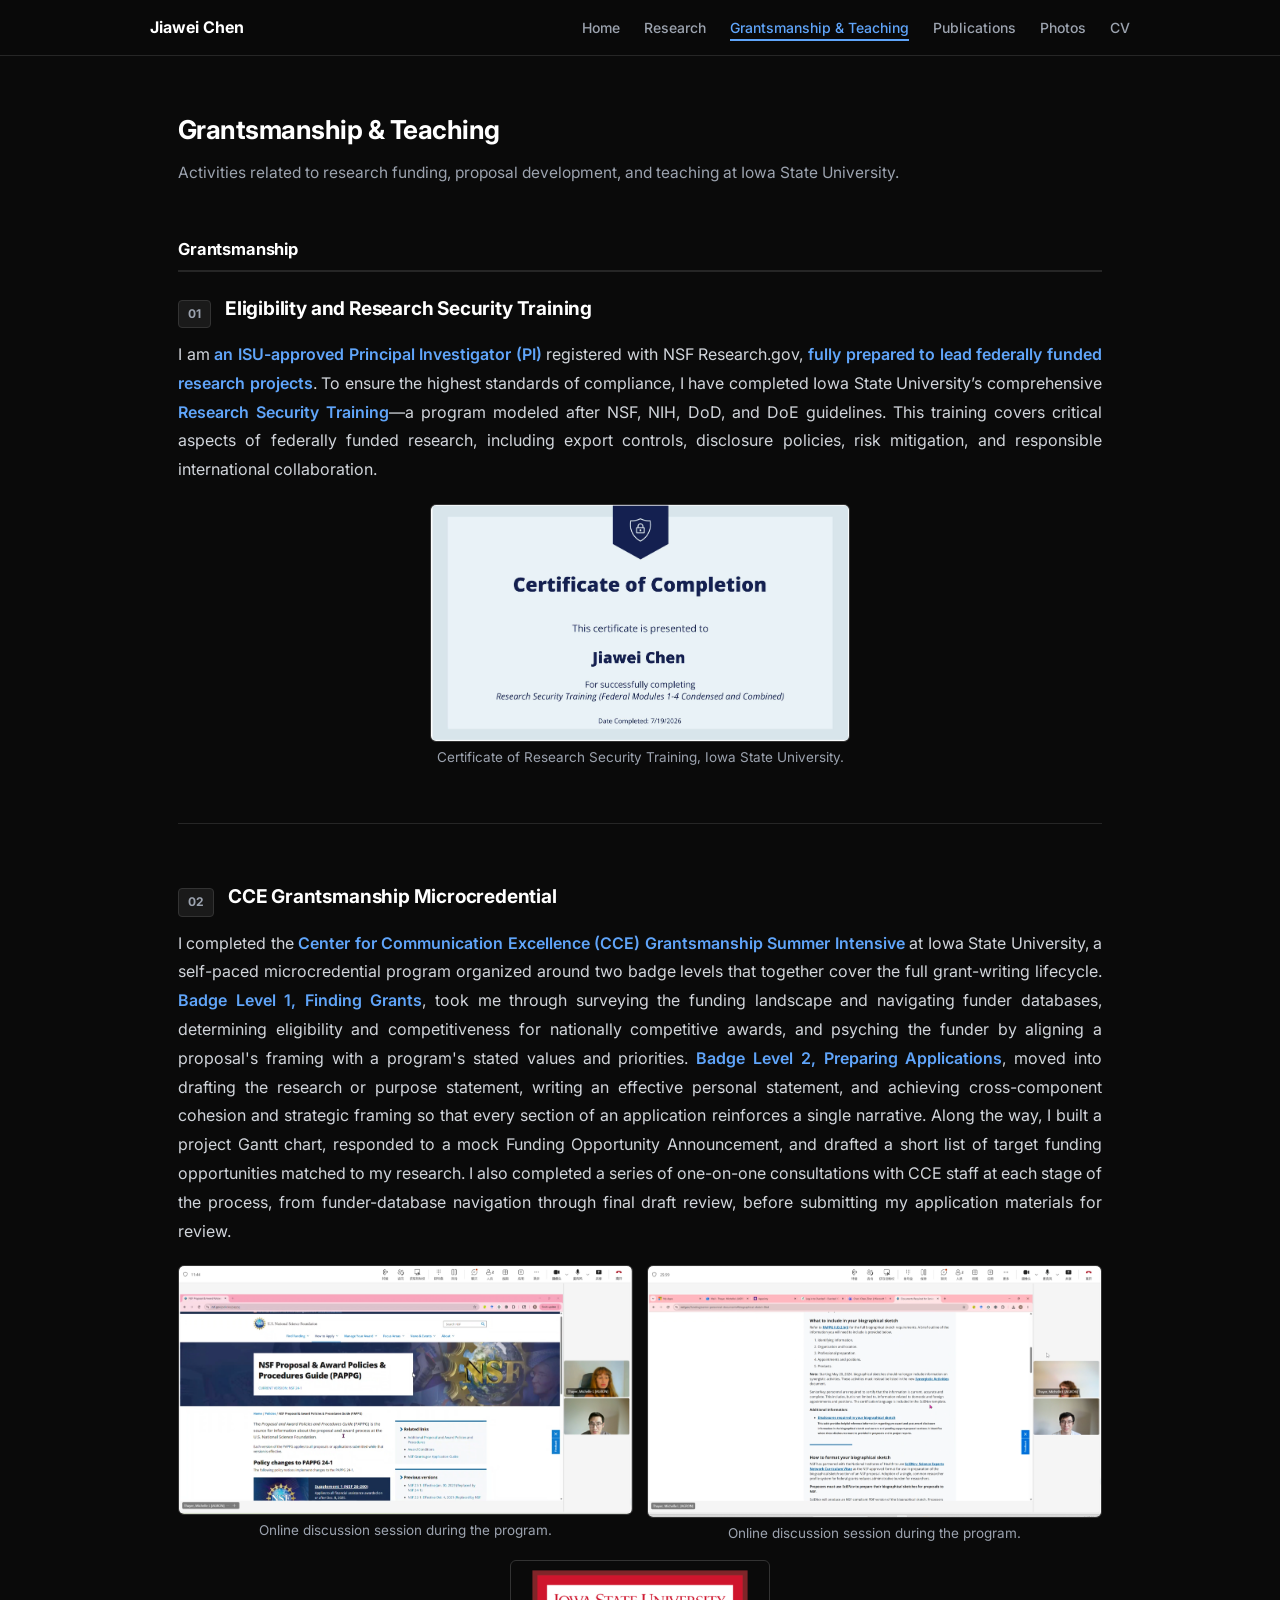
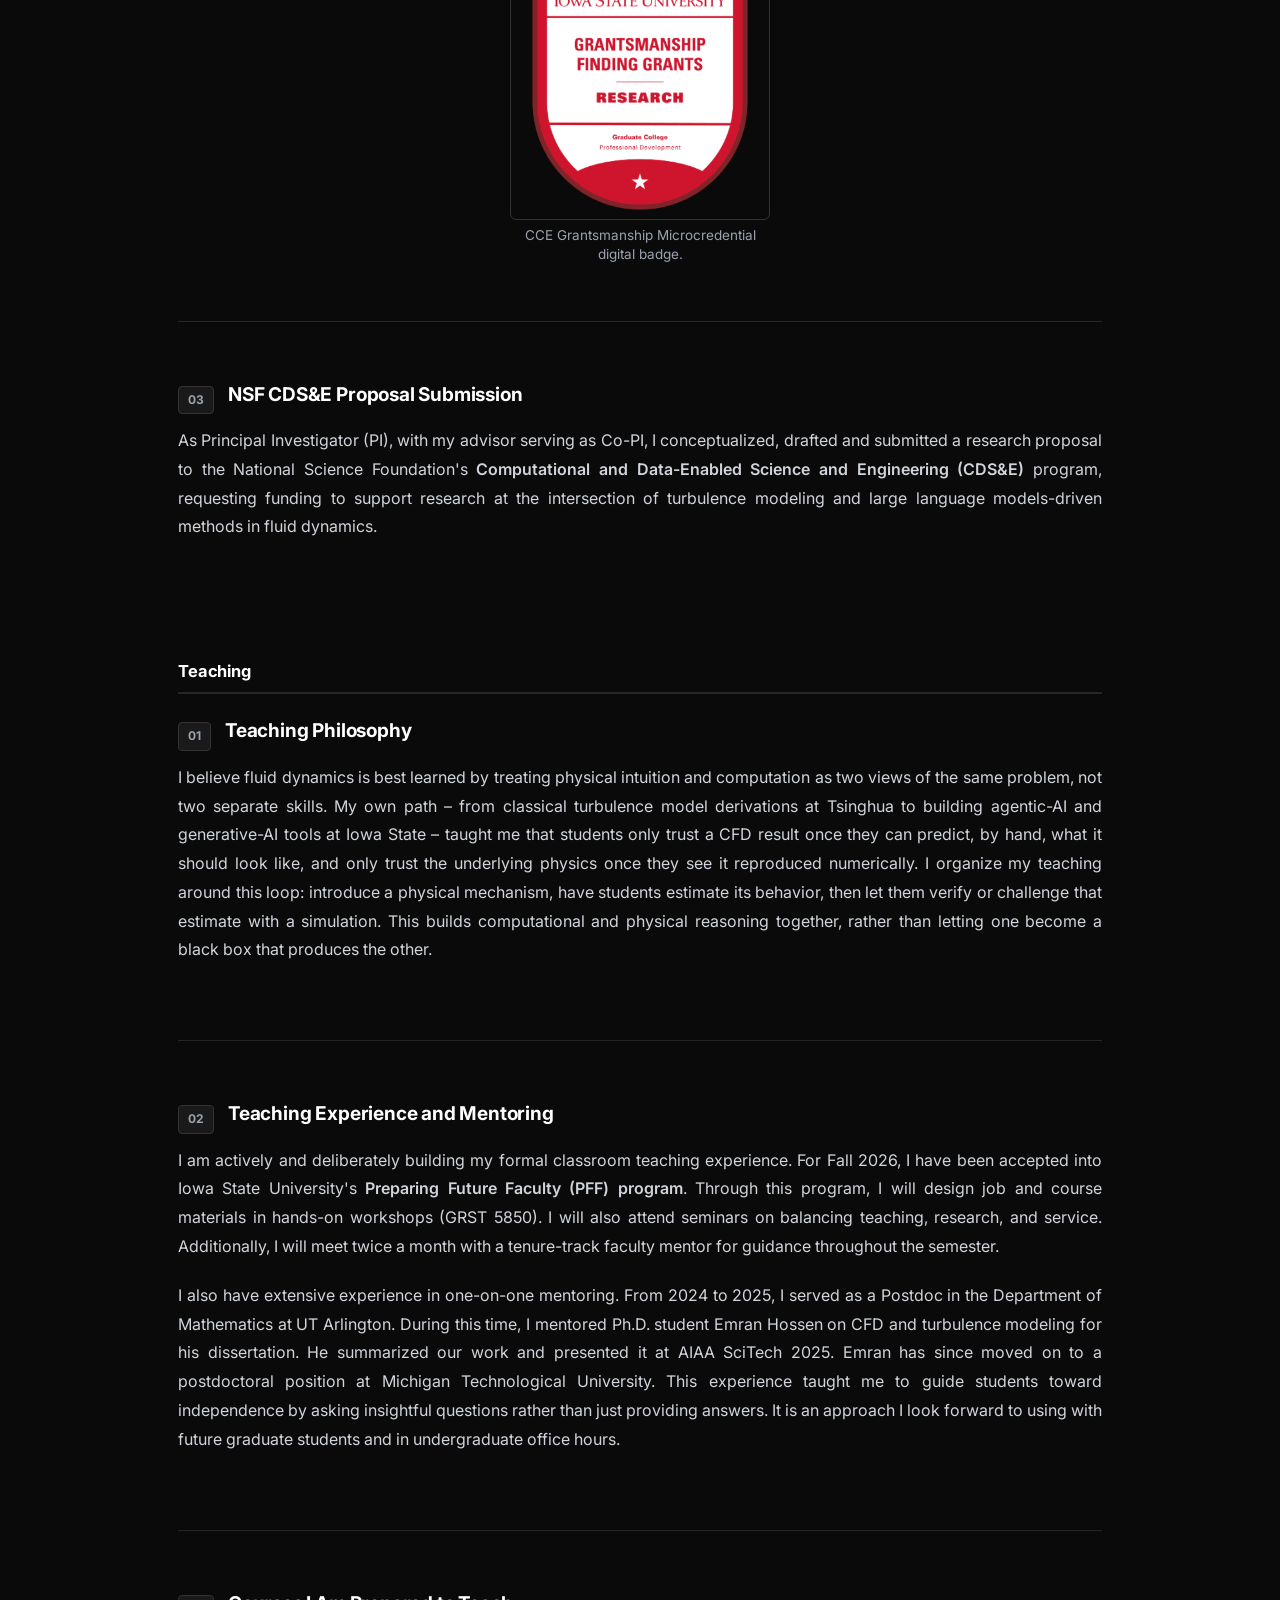
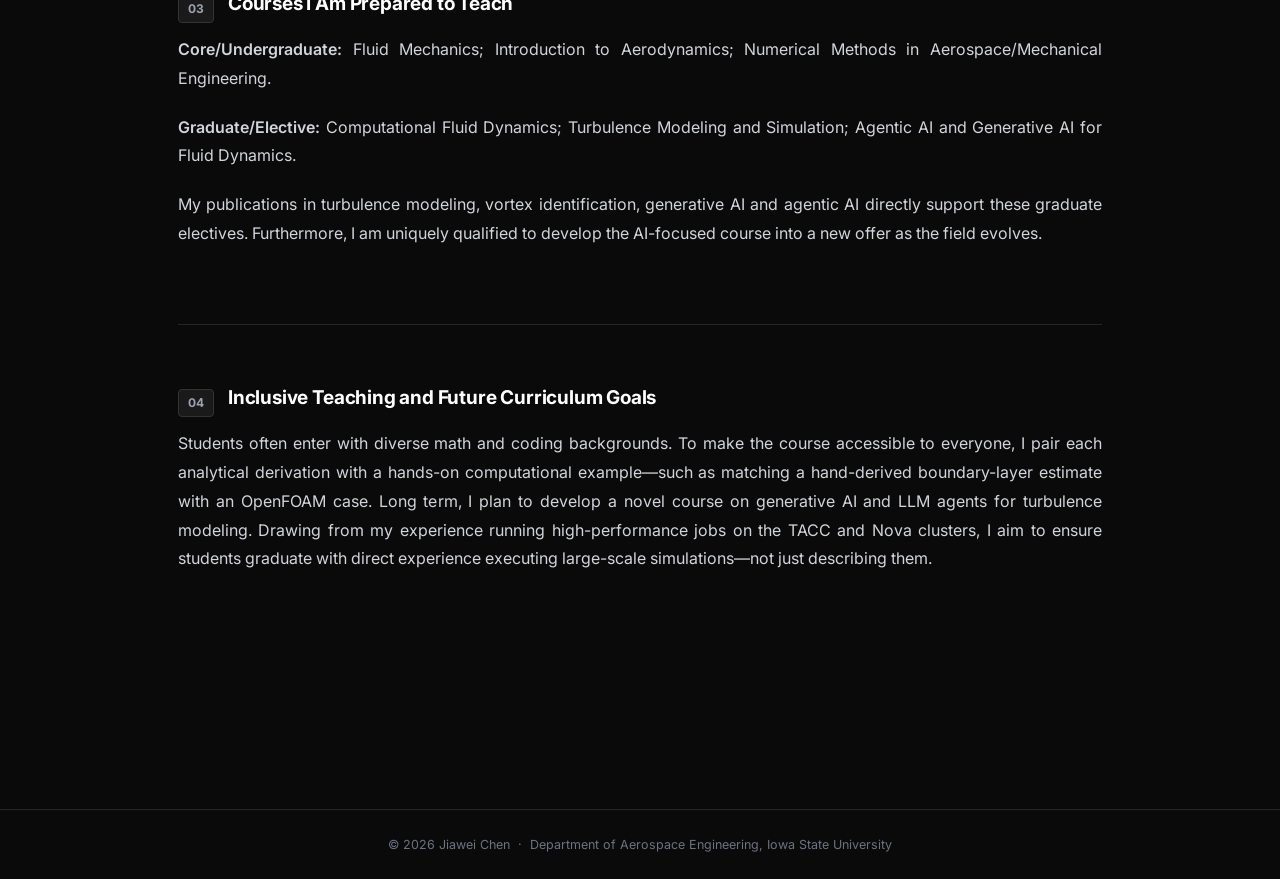
==== grantsmanship.html @ 51cadbf4 "Add files via upload" ====
<!DOCTYPE html>
<html lang="en">
<head>
    <meta charset="UTF-8">
    <meta name="viewport" content="width=device-width, initial-scale=1.0">
    <title>Grantsmanship &amp; Teaching – Jiawei Chen</title>
    <meta name="description" content="Grantsmanship and teaching activities by Jiawei Chen at Iowa State University.">
    <link rel="preconnect" href="https://fonts.googleapis.com">
    <link rel="preconnect" href="https://fonts.gstatic.com" crossorigin>
    <link href="https://fonts.googleapis.com/css2?family=Inter:wght@300;400;500;600;700&display=swap" rel="stylesheet">
    <link rel="stylesheet" href="https://cdnjs.cloudflare.com/ajax/libs/font-awesome/6.5.0/css/all.min.css">
    <link rel="stylesheet" href="style.css">
</head>
<body class="page-dark">

    <!-- Navigation -->
    <header>
        <nav>
            <a class="nav-brand" href="index.html">Jiawei Chen</a>
            <ul class="nav-links">
                <li><a href="index.html">Home</a></li>
                <li><a href="research.html">Research</a></li>
                <li><a href="grantsmanship.html" class="active">Grantsmanship &amp; Teaching</a></li>
                <li><a href="publications.html">Publications</a></li>
                <li><a href="photos.html">Photos</a></li>
                <li><a href="CV_Jiawei_Chen.pdf" target="_blank">CV</a></li>
            </ul>
        </nav>
    </header>

    <div class="page-wrapper">
        <div class="research-container">

            <h1>Grantsmanship &amp; Teaching</h1>
            <p class="research-intro">
                Activities related to research funding, proposal development, and teaching at Iowa State University.
            </p>

            <!-- ============================================================
                 GRANTSMANSHIP
                 ============================================================ -->
            <h2 class="section-title" style="margin-bottom:24px;">Grantsmanship</h2>

            <!-- Item 1 — Research Security Training -->
            <div class="research-project">
                <div class="research-project-header">
                    <span class="research-project-num">01</span>
                    <h2 class="research-project-title">
                        Eligibility and Research Security Training
                    </h2>
                </div>

                <p class="research-description">
                    I am <span class="highlight-blue">an ISU-approved Principal Investigator (PI)</span> registered with NSF Research.gov, 
                    <span class="highlight-blue">fully prepared to lead federally funded research projects</span>. To ensure the highest 
                    standards of compliance, I have completed Iowa State University’s comprehensive 
                    <span class="highlight-blue">Research Security Training</span>—a program modeled after NSF, NIH, DoD, and DoE guidelines. 
                    This training covers critical aspects of federally funded research, including 
                    export controls, disclosure policies, risk mitigation, and responsible international collaboration.
                </p>

                <div class="research-figure" style="max-width:420px; margin:0 auto;">
                    <img src="gransmanship/research-security-certificate.png"
                         alt="Certificate of Research Security Training"
                         style="cursor:zoom-in;"
                         onclick="openLightbox('gransmanship/research-security-certificate.png')">
                    <p class="fig-caption">Certificate of Research Security Training, Iowa State University.</p>
                </div>
            </div>

            <!-- Item 2 — CCE Grantsmanship Microcredential -->
            <div class="research-project">
                <div class="research-project-header">
                    <span class="research-project-num">02</span>
                    <h2 class="research-project-title">
                        CCE Grantsmanship Microcredential
                    </h2>
                </div>

                <p class="research-description">
                    I completed the <span class="highlight-blue">Center for Communication Excellence (CCE) Grantsmanship Summer Intensive</span> 
                    at Iowa State University, a self-paced microcredential program organized around two badge 
                    levels that together cover the full grant-writing lifecycle. 
                    <span class="highlight-blue">Badge Level 1, Finding Grants</span>, 
                    took me through surveying the funding landscape and navigating funder databases, 
                    determining eligibility and competitiveness for nationally competitive awards, and 
                    psyching the funder by aligning a proposal's framing with a program's stated values 
                    and priorities. <span class="highlight-blue">Badge Level 2, Preparing Applications</span>, 
                    moved into drafting the research or purpose statement, writing an effective personal statement, 
                    and achieving cross-component cohesion and strategic framing so that every section of an 
                    application reinforces a single narrative. Along the way, I built a project Gantt chart, 
                    responded to a mock Funding Opportunity Announcement, and drafted a short list of target 
                    funding opportunities matched to my research. I also completed a series of one-on-one 
                    consultations with CCE staff at each stage of the process, from funder-database navigation 
                    through final draft review, before submitting my application materials for review.
                </p>

                <div class="research-figures cols-2">
                    <div class="research-figure">
                        <img src="gransmanship/discussion1.png"
                             alt="Online discussion during the CCE Grantsmanship program"
                             style="cursor:zoom-in;"
                             onclick="openLightbox('gransmanship/discussion1.png')">
                        <p class="fig-caption">Online discussion session during the program.</p>
                    </div>
                    <div class="research-figure">
                        <img src="gransmanship/discussion2.png"
                             alt="Online discussion during the CCE Grantsmanship program"
                             style="cursor:zoom-in;"
                             onclick="openLightbox('gransmanship/discussion2.png')">
                        <p class="fig-caption">Online discussion session during the program.</p>
                    </div>
                </div>

                <div class="research-figure" style="max-width:260px; margin:16px auto 0;">
                    <img src="gransmanship/Badge2.0.png"
                         alt="CCE Grantsmanship Microcredential Badge"
                         style="cursor:zoom-in;"
                         onclick="openLightbox('gransmanship/Badge2.0.png')">
                    <p class="fig-caption">CCE Grantsmanship Microcredential digital badge.</p>
                </div>
            </div>

            <!-- Item 3 — NSF CDS&E Proposal -->
            <div class="research-project" style="border-bottom:none; margin-bottom:40px;">
                <div class="research-project-header">
                    <span class="research-project-num">03</span>
                    <h2 class="research-project-title">
                        NSF CDS&amp;E Proposal Submission
                    </h2>
                </div>

                <p class="research-description">
                    As Principal Investigator (PI), with my advisor serving as Co-PI, I conceptualized, drafted and submitted a research proposal to the National Science Foundation's <strong>Computational and Data-Enabled Science and Engineering (CDS&amp;E)</strong> program, requesting funding to support research at the intersection of turbulence modeling and large language models-driven methods in fluid dynamics.
                </p>
            </div>

            <!-- ============================================================
                 TEACHING
                 ============================================================ -->
            <h2 class="section-title" style="margin-bottom:24px;">Teaching</h2>

            <!-- Item 1 — Teaching Philosophy -->
            <div class="research-project">
                <div class="research-project-header">
                    <span class="research-project-num">01</span>
                    <h2 class="research-project-title">
                        Teaching Philosophy
                    </h2>
                </div>

                <p class="research-description">
                    I believe fluid dynamics is best learned by treating physical intuition and computation as two views of the same problem, not two separate skills. My own path &ndash; from classical turbulence model derivations at Tsinghua to building agentic-AI and generative-AI tools at Iowa State &ndash; taught me that students only trust a CFD result once they can predict, by hand, what it should look like, and only trust the underlying physics once they see it reproduced numerically. I organize my teaching around this loop: introduce a physical mechanism, have students estimate its behavior, then let them verify or challenge that estimate with a simulation. This builds computational and physical reasoning together, rather than letting one become a black box that produces the other.
                </p>
            </div>

            <!-- Item 2 — Teaching Experience and Mentoring -->
            <div class="research-project">
                <div class="research-project-header">
                    <span class="research-project-num">02</span>
                    <h2 class="research-project-title">
                        Teaching Experience and Mentoring
                    </h2>
                </div>

                <p class="research-description">
                    I am actively and deliberately building my formal classroom teaching experience. For Fall 2026, I have been accepted into Iowa State University's <strong>Preparing Future Faculty (PFF) program</strong>. Through this program, I will design job and course materials in hands-on workshops (GRST 5850). I will also attend seminars on balancing teaching, research, and service. Additionally, I will meet twice a month with a tenure-track faculty mentor for guidance throughout the semester.
                </p>

                <p class="research-description">
                    I also have extensive experience in one-on-one mentoring. From 2024 to 2025, I served as a Postdoc in the Department of Mathematics at UT Arlington. During this time, I mentored Ph.D. student Emran Hossen on CFD and turbulence modeling for his dissertation. He summarized our work and presented it at AIAA SciTech 2025. Emran has since moved on to a postdoctoral position at Michigan Technological University. This experience taught me to guide students toward independence by asking insightful questions rather than just providing answers. It is an approach I look forward to using with future graduate students and in undergraduate office hours.
                </p>
            </div>

            <!-- Item 3 — Courses I Am Prepared to Teach -->
            <div class="research-project">
                <div class="research-project-header">
                    <span class="research-project-num">03</span>
                    <h2 class="research-project-title">
                        Courses I Am Prepared to Teach
                    </h2>
                </div>

                <p class="research-description">
                    <strong>Core/Undergraduate:</strong> Fluid Mechanics; Introduction to Aerodynamics; Numerical Methods in Aerospace/Mechanical Engineering.
                </p>

                <p class="research-description">
                    <strong>Graduate/Elective:</strong> Computational Fluid Dynamics; Turbulence Modeling and Simulation; Agentic AI and Generative AI for Fluid Dynamics.
                </p>

                <p class="research-description">
                    My publications in turbulence modeling, vortex identification, generative AI and agentic AI directly support these graduate electives. Furthermore, I am uniquely qualified to develop the AI-focused course into a new offer as the field evolves.
                </p>
            </div>

            <!-- Item 4 — Inclusive Teaching and Future Curriculum Goals -->
            <div class="research-project" style="border-bottom:none; margin-bottom:40px;">
                <div class="research-project-header">
                    <span class="research-project-num">04</span>
                    <h2 class="research-project-title">
                        Inclusive Teaching and Future Curriculum Goals
                    </h2>
                </div>

                <p class="research-description">
                    Students often enter with diverse math and coding backgrounds. To make the course accessible to everyone, I pair each analytical derivation with a hands-on computational example&mdash;such as matching a hand-derived boundary-layer estimate with an OpenFOAM case. Long term, I plan to develop a novel course on generative AI and LLM agents for turbulence modeling. Drawing from my experience running high-performance jobs on the TACC and Nova clusters, I aim to ensure students graduate with direct experience executing large-scale simulations&mdash;not just describing them.
                </p>
            </div>

        </div>
    </div>

    <!-- Lightbox -->
    <div class="lightbox" id="lightbox" onclick="closeLightbox()">
        <button class="lightbox-close" onclick="closeLightbox()">&times;</button>
        <img id="lightbox-img" src="" alt="">
    </div>

    <footer>
        <p>&copy; 2026 Jiawei Chen &nbsp;&middot;&nbsp; Department of Aerospace Engineering, Iowa State University</p>
    </footer>

    <script>
        function openLightbox(src) {
            document.getElementById('lightbox-img').src = src;
            document.getElementById('lightbox').classList.add('active');
        }
        function closeLightbox() {
            document.getElementById('lightbox').classList.remove('active');
            document.getElementById('lightbox-img').src = '';
        }
        document.addEventListener('keydown', function(e) {
            if (e.key === 'Escape') closeLightbox();
        });
    </script>

</body>
</html>
---- style.css ----
/* ===== Reset ===== */
*, *::before, *::after {
    box-sizing: border-box;
    margin: 0;
    padding: 0;
}

/* ===== Base ===== */
body {
    font-family: 'Inter', -apple-system, BlinkMacSystemFont, 'Segoe UI', Helvetica, Arial, sans-serif;
    font-size: 16px;
    line-height: 1.7;
    color: #2d2d2d;
    background: #ffffff;
}

html {
    scroll-behavior: smooth;
}

a {
    color: #2563eb;
    text-decoration: none;
    transition: color 0.15s;
}

a:hover {
    color: #1d4ed8;
    text-decoration: underline;
}

strong {
    font-weight: 600;
}

/* ===== Header / Nav ===== */
header {
    position: fixed;
    top: 0;
    left: 0;
    right: 0;
    height: 56px;
    background: rgba(255, 255, 255, 0.96);
    backdrop-filter: blur(8px);
    -webkit-backdrop-filter: blur(8px);
    border-bottom: 1px solid #e5e7eb;
    z-index: 999;
    display: flex;
    align-items: center;
    padding: 0 40px;
}

nav {
    width: 100%;
    max-width: 980px;
    margin: 0 auto;
    display: flex;
    align-items: center;
    justify-content: space-between;
}

.nav-brand {
    font-weight: 700;
    font-size: 16px;
    color: #111827;
    text-decoration: none;
}

.nav-brand:hover {
    color: #2563eb;
    text-decoration: none;
}

.nav-links {
    display: flex;
    list-style: none;
    gap: 24px;
}

.nav-links li a {
    font-size: 14px;
    font-weight: 500;
    color: #6b7280;
    text-decoration: none;
    padding-bottom: 3px;
    border-bottom: 2px solid transparent;
    transition: color 0.15s, border-color 0.15s;
}

.nav-links li a:hover,
.nav-links li a.active {
    color: #2563eb;
    border-bottom-color: #2563eb;
    text-decoration: none;
}

/* ===== Page Wrapper ===== */
.page-wrapper {
    max-width: 980px;
    margin: 0 auto;
    padding: 80px 28px 60px;
}

/* ===== Home page background + text colors ===== */
body.page-home {
    background-image: url('background/DIT.png');
    background-size: cover;
    background-position: center;
    background-attachment: fixed;
    background-color: #0a2a8c;
}

body.page-home .section-title {
    color: #ffffff;
    border-bottom-color: rgba(255, 255, 255, 0.25);
}

body.page-home .about-text p {
    color: rgba(220, 235, 255, 0.92);
}

body.page-home .quote-text {
    color: rgba(200, 220, 255, 0.85);
    border-left-color: rgba(120, 170, 255, 0.8);
}

body.page-home .edu-degree {
    color: #ffffff;
}

body.page-home .edu-institution,
body.page-home .edu-year {
    color: rgba(190, 215, 255, 0.8);
}

body.page-home .news-item {
    color: rgba(220, 235, 255, 0.92);
}

body.page-home .news-date {
    color: rgba(160, 200, 255, 0.8);
}

body.page-home .sidebar-name {
    color: #ffffff;
}

body.page-home .sidebar-title,
body.page-home .sidebar-org {
    color: rgba(200, 220, 255, 0.82);
}

body.page-home .sidebar-link {
    color: rgba(210, 228, 255, 0.88);
}

body.page-home .sidebar-link i {
    color: rgba(160, 200, 255, 0.7);
}

body.page-home .sidebar-links {
    border-top-color: rgba(255, 255, 255, 0.18);
}

body.page-home .interest-tag {
    background: rgba(255, 255, 255, 0.12);
    border-color: rgba(255, 255, 255, 0.22);
    color: rgba(220, 235, 255, 0.92);
}

body.page-home a {
    color: rgba(150, 200, 255, 0.95);
}

body.page-home footer {
    color: rgba(180, 210, 255, 0.6);
    border-top-color: rgba(255, 255, 255, 0.15);
}

.highlight-blue {
    color: #60a5fa;
    font-weight: 600;
}

/* ===== Dark theme (all pages except Home) ===== */
body.page-dark {
    background: #0a0a0a;
    color: #e5e7eb;
}

body.page-dark header {
    background: rgba(10, 10, 10, 0.92);
    border-bottom-color: #262626;
}

body.page-dark .nav-brand {
    color: #ffffff;
}

body.page-dark .nav-links li a {
    color: #9ca3af;
}

body.page-dark .nav-links li a:hover,
body.page-dark .nav-links li a.active {
    color: #60a5fa;
    border-bottom-color: #60a5fa;
}

body.page-dark a {
    color: #60a5fa;
}

body.page-dark a:hover {
    color: #93c5fd;
}

body.page-dark .pub-container > h1,
body.page-dark .research-container > h1,
body.page-dark .photos-container > h1 {
    color: #ffffff;
}

body.page-dark .pub-subtitle,
body.page-dark .research-container > .research-intro {
    color: #9ca3af;
}

body.page-dark .section-title,
body.page-dark .pub-section-title {
    color: #ffffff;
    border-bottom-color: #262626;
}

body.page-dark .research-project {
    border-bottom-color: #262626;
}

body.page-dark .research-project-num {
    background: #1a1a1a;
    border-color: #333333;
    color: #9ca3af;
}

body.page-dark .research-project-title {
    color: #ffffff;
}

body.page-dark .research-description,
body.page-dark .pub-entry {
    color: #d1d5db;
}

body.page-dark .pub-num {
    color: #6b7280;
}

body.page-dark .fig-caption {
    color: #9ca3af;
}

body.page-dark .research-figure img {
    border-color: #333333;
}

body.page-dark .fig-placeholder {
    background: #141414;
    border-color: #333333;
    color: #6b7280;
}

body.page-dark .fig-placeholder i {
    color: #4b5563;
}

body.page-dark .research-paper-ref {
    background: #141414;
    border-color: #262626;
    border-left-color: #3b82f6;
    color: #d1d5db;
}

body.page-dark .research-paper-ref i {
    color: #60a5fa;
}

body.page-dark .research-coming-soon {
    background: #141414;
    border-color: #333333;
    color: #6b7280;
}

body.page-dark .research-coming-soon i {
    color: #4b5563;
}

body.page-dark .photos-year-heading,
body.page-dark .photos-container > h1 {
    border-bottom-color: #3b82f6;
}

body.page-dark .photo-item {
    background: #141414;
}

body.page-dark footer {
    border-top-color: #262626;
    color: #6b7280;
}

/* ===== Home: Two-Column Layout ===== */
.home-layout {
    display: grid;
    grid-template-columns: 200px 1fr;
    gap: 60px;
    padding-top: 28px;
    align-items: start;
}

/* ===== Sidebar ===== */
.sidebar {
    position: sticky;
    top: 76px;
    text-align: center;
}

.profile-photo {
    width: 166px;
    height: 166px;
    border-radius: 50%;
    object-fit: cover;
    object-position: center top;
    margin: 0 auto 18px;
    display: block;
    border: 3px solid #e5e7eb;
    box-shadow: 0 2px 12px rgba(0,0,0,0.08);
}

.sidebar-name {
    font-size: 18px;
    font-weight: 700;
    color: #111827;
    margin-bottom: 7px;
}

.sidebar-title {
    font-size: 12.5px;
    color: #6b7280;
    line-height: 1.5;
    margin-bottom: 2px;
}

.sidebar-org {
    font-size: 12.5px;
    color: #6b7280;
    line-height: 1.5;
    margin-bottom: 20px;
}

.sidebar-links {
    border-top: 1px solid #e5e7eb;
    padding-top: 16px;
    display: flex;
    flex-direction: column;
    gap: 11px;
    text-align: left;
}

.sidebar-link {
    display: flex;
    align-items: center;
    gap: 9px;
    font-size: 12.5px;
    color: #4b5563;
    text-decoration: none;
    transition: color 0.15s;
    word-break: break-word;
}

.sidebar-link:hover {
    color: #2563eb;
    text-decoration: none;
}

.sidebar-link i {
    width: 15px;
    font-size: 13px;
    color: #9ca3af;
    flex-shrink: 0;
    text-align: center;
    transition: color 0.15s;
}

.sidebar-link:hover i {
    color: #2563eb;
}

/* ===== Main Content ===== */
.main-content section {
    margin-bottom: 42px;
}

.section-title {
    font-size: 16.5px;
    font-weight: 700;
    color: #111827;
    margin-bottom: 14px;
    padding-bottom: 7px;
    border-bottom: 2px solid #e5e7eb;
    letter-spacing: -0.01em;
}

/* About */
.about-text p {
    font-size: 14.5px;
    color: #374151;
    margin-bottom: 10px;
    line-height: 1.75;
}

.about-text p:last-child {
    margin-bottom: 0;
}

.quote-text {
    font-style: italic;
    color: #6b7280;
    border-left: 3px solid #2563eb;
    padding: 6px 0 6px 14px;
    margin: 16px 0;
    font-size: 14px;
    line-height: 1.65;
}

/* Research Interests */
.interest-tags {
    display: flex;
    flex-wrap: wrap;
    gap: 8px;
}

.interest-tag {
    background: #f3f4f6;
    color: #374151;
    font-size: 13px;
    padding: 5px 14px;
    border-radius: 20px;
    border: 1px solid #e5e7eb;
}

/* Education */
.edu-list {
    display: flex;
    flex-direction: column;
    gap: 14px;
}

.edu-item {
    display: flex;
    justify-content: space-between;
    align-items: flex-start;
    gap: 16px;
}

.edu-degree {
    font-size: 14px;
    font-weight: 600;
    color: #111827;
    margin-bottom: 1px;
}

.edu-institution {
    font-size: 13px;
    color: #6b7280;
}

.edu-year {
    font-size: 13px;
    color: #9ca3af;
    white-space: nowrap;
    flex-shrink: 0;
    padding-top: 2px;
}

/* News */
.news-list {
    display: flex;
    flex-direction: column;
    gap: 11px;
}

.news-item {
    display: grid;
    grid-template-columns: 88px 1fr;
    gap: 12px;
    font-size: 14px;
    line-height: 1.6;
    color: #374151;
}

.news-date {
    font-size: 12px;
    color: #9ca3af;
    font-weight: 600;
    padding-top: 3px;
    text-transform: uppercase;
    letter-spacing: 0.03em;
}

/* ===== Publications Page ===== */
.pub-container {
    padding-top: 28px;
}

.pub-container > h1 {
    font-size: 26px;
    font-weight: 700;
    color: #111827;
    margin-bottom: 8px;
    letter-spacing: -0.02em;
}

.pub-subtitle {
    font-size: 15px;
    color: #6b7280;
    margin-bottom: 38px;
}

.pub-section {
    margin-bottom: 42px;
}

.pub-section-title {
    font-size: 15.5px;
    font-weight: 700;
    color: #111827;
    margin-bottom: 18px;
    padding-bottom: 7px;
    border-bottom: 2px solid #e5e7eb;
    letter-spacing: -0.01em;
}

.pub-list {
    list-style: none;
    display: flex;
    flex-direction: column;
    gap: 20px;
}

.pub-entry {
    display: flex;
    gap: 14px;
    font-size: 15.5px;
    line-height: 1.7;
    color: #374151;
}

.pub-num {
    color: #9ca3af;
    font-weight: 600;
    font-size: 12.5px;
    min-width: 30px;
    padding-top: 3px;
    flex-shrink: 0;
    text-align: right;
}

.pub-badge {
    display: inline-block;
    font-size: 13px;
    font-weight: 700;
    margin-left: 6px;
    vertical-align: middle;
    white-space: nowrap;
    letter-spacing: 0.01em;
    color: #f87171;
    text-decoration: underline;
}

.pub-badge::before {
    content: "[";
}

.pub-badge::after {
    content: "]";
}

/* ===== Research Page ===== */
.research-container {
    padding-top: 28px;
}

.research-container > h1 {
    font-size: 26px;
    font-weight: 700;
    color: #111827;
    margin-bottom: 8px;
    letter-spacing: -0.02em;
}

.research-container > .research-intro {
    font-size: 15.5px;
    color: #6b7280;
    margin-bottom: 48px;
    text-align: justify;
    text-justify: inter-word;
    hyphens: auto;
}

.research-project {
    margin-bottom: 60px;
    padding-bottom: 56px;
    border-bottom: 1px solid #e5e7eb;
}

.research-project:last-child {
    border-bottom: none;
}

.research-project-header {
    display: flex;
    align-items: flex-start;
    gap: 14px;
    margin-bottom: 12px;
}

.research-project-num {
    font-size: 12px;
    font-weight: 700;
    color: #9ca3af;
    background: #f3f4f6;
    border: 1px solid #e5e7eb;
    padding: 3px 9px;
    border-radius: 4px;
    white-space: nowrap;
    margin-top: 4px;
    flex-shrink: 0;
}

.research-project-title {
    font-size: 19px;
    font-weight: 700;
    color: #111827;
    line-height: 1.35;
    letter-spacing: -0.01em;
}

.research-project-meta {
    display: flex;
    flex-wrap: wrap;
    gap: 8px;
    margin-bottom: 14px;
    padding-left: 0;
}

.research-tag {
    font-size: 12px;
    font-weight: 600;
    padding: 2px 10px;
    border-radius: 4px;
    letter-spacing: 0.02em;
}

.research-tag-journal {
    background: #eff6ff;
    color: #1d4ed8;
    border: 1px solid #bfdbfe;
}

.research-tag-highlight {
    background: #fef3c7;
    color: #92400e;
    border: 1px solid #fde68a;
}

.research-tag-wip {
    background: #f0fdf4;
    color: #166534;
    border: 1px solid #bbf7d0;
}

.research-description {
    font-size: 16px;
    color: #374151;
    line-height: 1.8;
    margin-bottom: 20px;
    text-align: justify;
    text-justify: inter-word;
    hyphens: auto;
}

/* Figure grid */
.research-figures {
    display: grid;
    grid-template-columns: repeat(auto-fit, minmax(200px, 1fr));
    gap: 14px;
    margin-bottom: 16px;
}

/* Fixed column counts override the auto-fit default */
.research-figures.cols-3 {
    grid-template-columns: repeat(3, 1fr);
}

.research-figures.cols-2 {
    grid-template-columns: repeat(2, 1fr);
}

/* Equal-height row: images fill fixed height, aspect ratio preserved */
.figs-fixed-height .research-figure img {
    height: 280px;
    width: 100%;
    object-fit: contain;
    object-position: center;
}

.research-figure {
    display: flex;
    flex-direction: column;
    gap: 6px;
}

.research-figure img {
    width: 100%;
    height: auto;
    border-radius: 6px;
    border: 1px solid #e5e7eb;
    display: block;
}

/* Placeholder for missing images */
.fig-placeholder {
    width: 100%;
    aspect-ratio: 4 / 3;
    border: 2px dashed #d1d5db;
    border-radius: 6px;
    display: flex;
    flex-direction: column;
    align-items: center;
    justify-content: center;
    gap: 6px;
    color: #9ca3af;
    font-size: 12px;
    text-align: center;
    padding: 12px;
    background: #fafafa;
}

.fig-placeholder i {
    font-size: 22px;
    color: #d1d5db;
}

.fig-caption {
    font-size: 13.5px;
    color: #6b7280;
    line-height: 1.45;
    text-align: center;
}

.research-paper-ref {
    display: flex;
    align-items: flex-start;
    gap: 10px;
    background: #f8fafc;
    border: 1px solid #e5e7eb;
    border-left: 3px solid #2563eb;
    padding: 12px 16px;
    border-radius: 0 6px 6px 0;
    font-size: 15px;
    color: #374151;
    line-height: 1.65;
    margin-top: 6px;
}

.research-paper-ref i {
    color: #2563eb;
    font-size: 14px;
    margin-top: 3px;
    flex-shrink: 0;
}

/* Responsive 16:9 video embed */
.research-video-wrap {
    width: 100%;
    aspect-ratio: 16 / 9;
    margin-top: 20px;
    border-radius: 8px;
    overflow: hidden;
    background: #000;
    display: block;
}

.research-video-wrap iframe {
    width: 100%;
    height: 100%;
    border: none;
    display: block;
}

.research-coming-soon {
    display: flex;
    flex-direction: column;
    align-items: center;
    justify-content: center;
    gap: 10px;
    padding: 48px 24px;
    border: 2px dashed #d1d5db;
    border-radius: 8px;
    color: #9ca3af;
    text-align: center;
    background: #fafafa;
    margin-top: 20px;
}

.research-coming-soon i {
    font-size: 28px;
    color: #d1d5db;
}

.research-coming-soon p {
    font-size: 14px;
    margin: 0;
}

/* ===== Photos Page ===== */
.photos-container {
    padding-top: 28px;
}

.photos-container > h1 {
    font-size: 26px;
    font-weight: 700;
    color: #111827;
    margin-bottom: 8px;
    letter-spacing: -0.02em;
    padding-bottom: 8px;
    border-bottom: 3px solid #2563eb;
    display: inline-block;
}

.photos-year-section {
    margin-top: 44px;
    margin-bottom: 48px;
}

.photos-year-heading {
    font-size: 22px;
    font-weight: 700;
    color: #111827;
    margin-bottom: 8px;
    padding-bottom: 8px;
    border-bottom: 3px solid #2563eb;
    display: inline-block;
    letter-spacing: -0.01em;
}

.photo-grid {
    display: grid;
    grid-template-columns: repeat(3, 1fr);
    gap: 10px;
    margin-top: 18px;
}

.photo-item {
    position: relative;
    overflow: hidden;
    border-radius: 6px;
    aspect-ratio: 4 / 3;
    background: #f3f4f6;
    cursor: pointer;
}

.photo-item img {
    width: 100%;
    height: 100%;
    object-fit: cover;
    display: block;
    transition: transform 0.3s ease;
}

.photo-item:hover img {
    transform: scale(1.04);
}

.photo-caption-overlay {
    position: absolute;
    bottom: 0;
    left: 0;
    right: 0;
    background: linear-gradient(transparent, rgba(0,0,0,0.62));
    color: #fff;
    font-size: 12px;
    line-height: 1.4;
    padding: 20px 10px 8px;
    text-align: center;
}

/* Lightbox */
.lightbox {
    display: none;
    position: fixed;
    inset: 0;
    background: rgba(0, 0, 0, 0.88);
    z-index: 9999;
    align-items: center;
    justify-content: center;
    padding: 24px;
}

.lightbox.active {
    display: flex;
}

.lightbox img {
    max-width: 90vw;
    max-height: 90vh;
    object-fit: contain;
    border-radius: 6px;
    box-shadow: 0 8px 40px rgba(0,0,0,0.6);
}

.lightbox-close {
    position: fixed;
    top: 20px;
    right: 28px;
    color: #fff;
    font-size: 32px;
    cursor: pointer;
    line-height: 1;
    opacity: 0.8;
    transition: opacity 0.15s;
    background: none;
    border: none;
    padding: 0;
}

.lightbox-close:hover {
    opacity: 1;
}

@media (max-width: 740px) {
    .photo-grid {
        grid-template-columns: repeat(2, 1fr);
        gap: 8px;
    }
}

/* ===== Footer ===== */
footer {
    border-top: 1px solid #e5e7eb;
    margin-top: 60px;
    padding: 24px 20px;
    text-align: center;
    color: #9ca3af;
    font-size: 12.5px;
}

/* ===== Responsive ===== */
@media (max-width: 740px) {
    .home-layout {
        grid-template-columns: 1fr;
        gap: 32px;
    }

    .sidebar {
        position: static;
    }

    header {
        padding: 0 18px;
    }

    .nav-links {
        gap: 20px;
    }

    .news-item {
        grid-template-columns: 76px 1fr;
    }

    .pub-entry {
        flex-direction: column;
        gap: 2px;
    }

    .pub-num {
        text-align: left;
    }
}
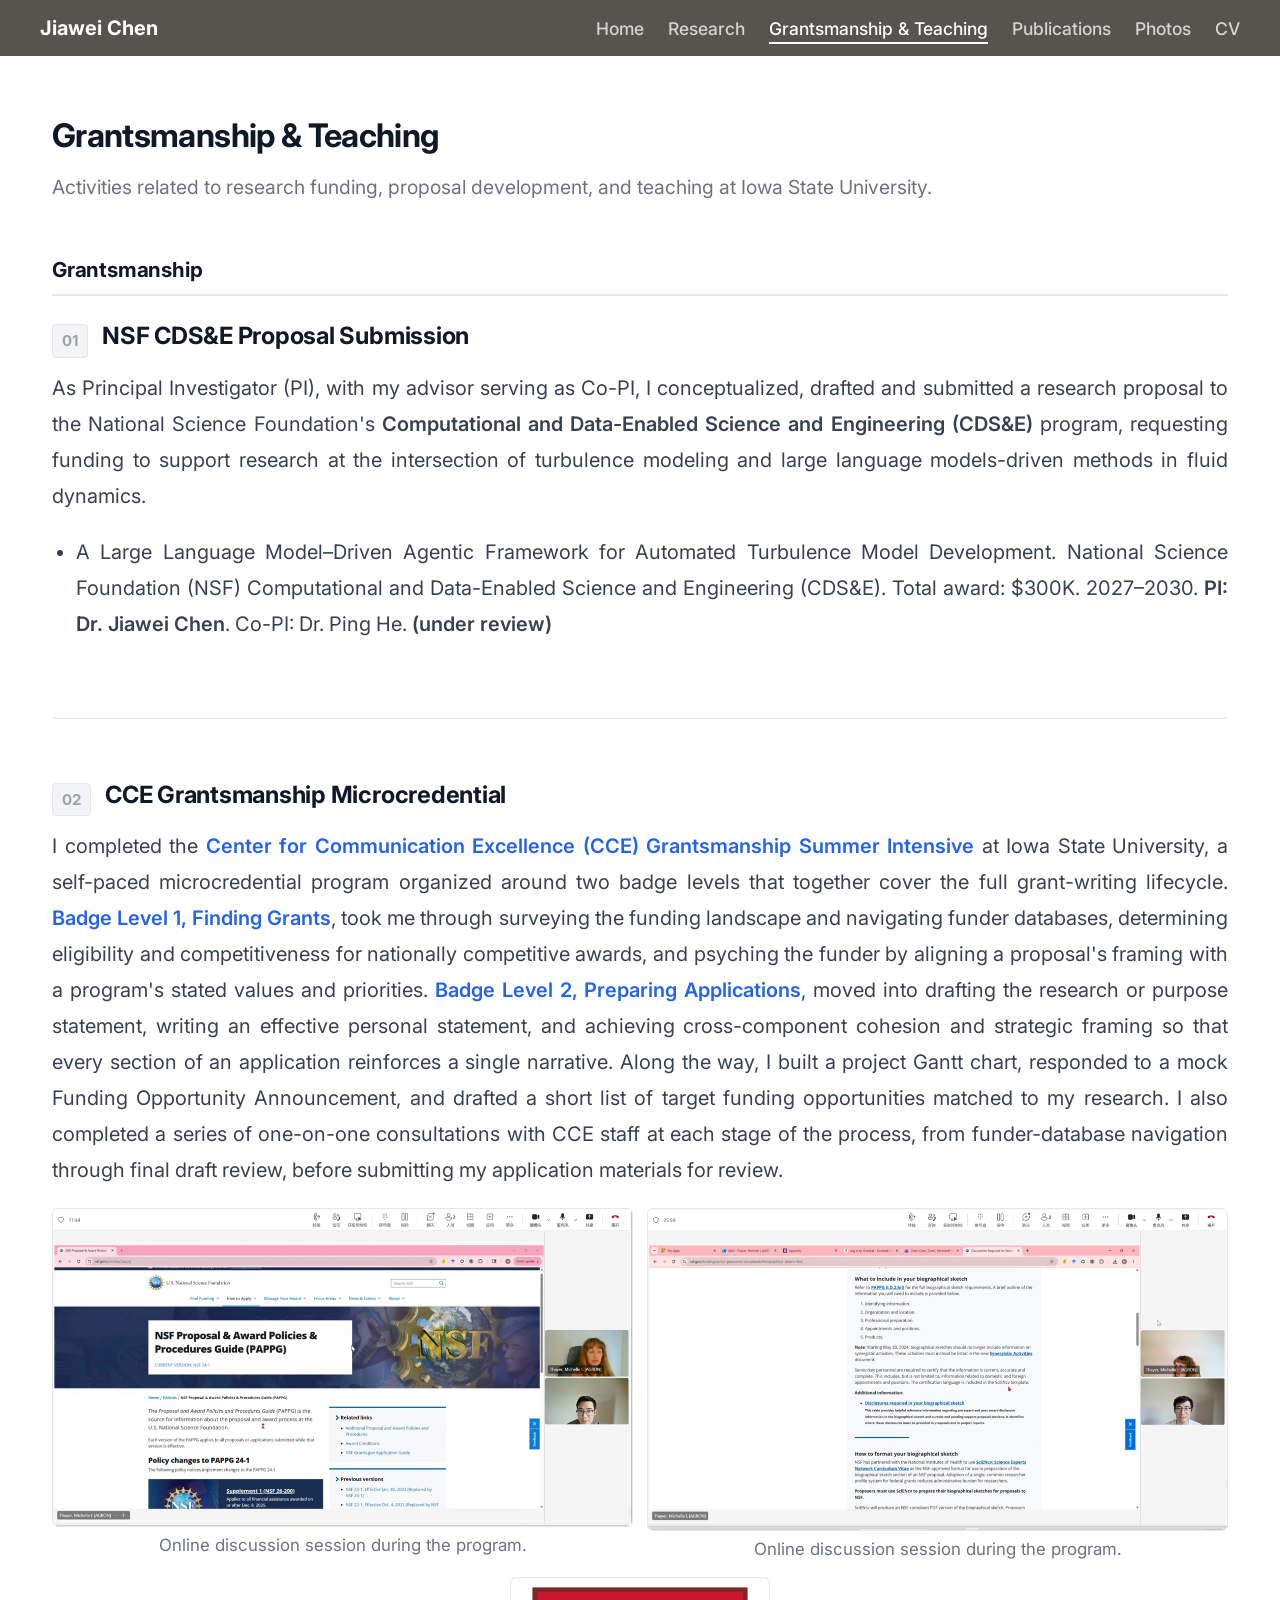
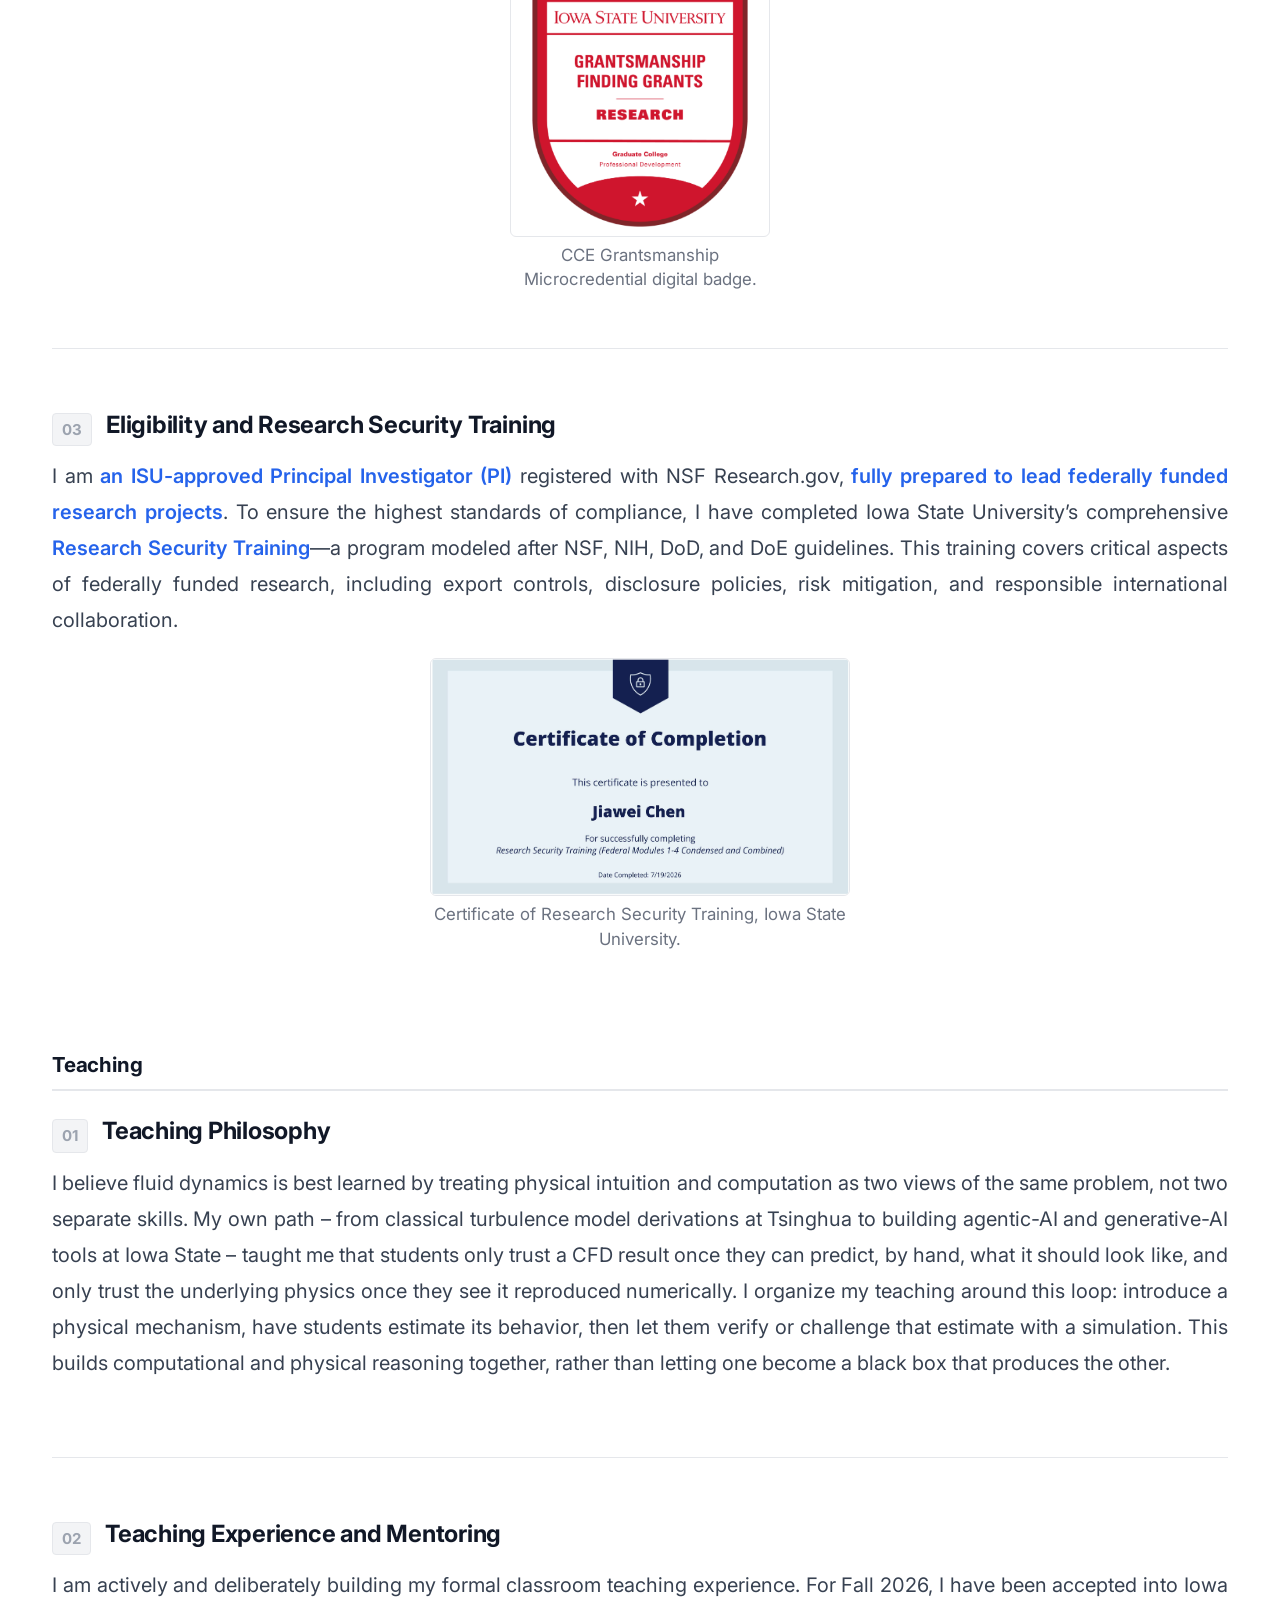
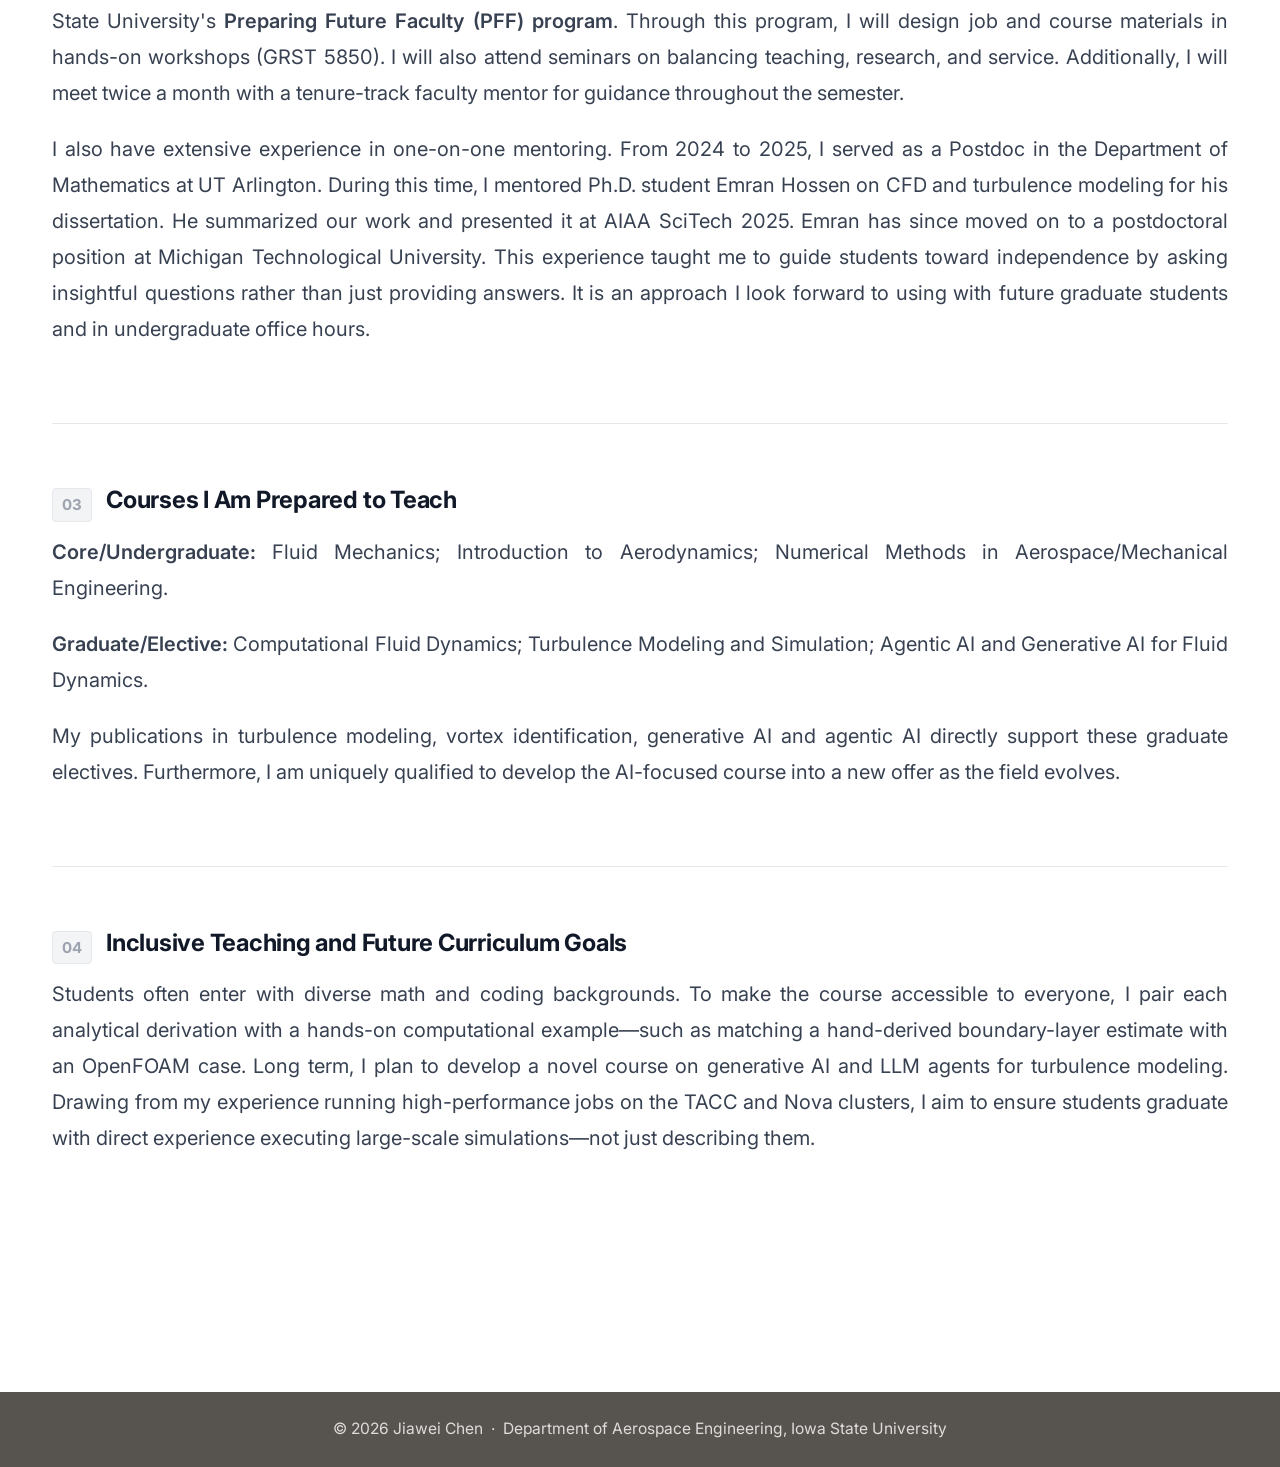
==== commit 2d62722f: "Add files via upload" ====
--- a/grantsmanship.html
+++ b/grantsmanship.html
@@ -41,31 +41,28 @@
                  ============================================================ -->
             <h2 class="section-title" style="margin-bottom:24px;">Grantsmanship</h2>
 
-            <!-- Item 1 — Research Security Training -->
+            <!-- Item 1 — NSF CDS&E Proposal -->
             <div class="research-project">
                 <div class="research-project-header">
                     <span class="research-project-num">01</span>
                     <h2 class="research-project-title">
-                        Eligibility and Research Security Training
-                    </h2>
-                </div>
-
-                <p class="research-description">
-                    I am <span class="highlight-blue">an ISU-approved Principal Investigator (PI)</span> registered with NSF Research.gov, 
-                    <span class="highlight-blue">fully prepared to lead federally funded research projects</span>. To ensure the highest 
-                    standards of compliance, I have completed Iowa State University’s comprehensive 
-                    <span class="highlight-blue">Research Security Training</span>—a program modeled after NSF, NIH, DoD, and DoE guidelines. 
-                    This training covers critical aspects of federally funded research, including 
-                    export controls, disclosure policies, risk mitigation, and responsible international collaboration.
-                </p>
-
-                <div class="research-figure" style="max-width:420px; margin:0 auto;">
-                    <img src="gransmanship/research-security-certificate.png"
-                         alt="Certificate of Research Security Training"
-                         style="cursor:zoom-in;"
-                         onclick="openLightbox('gransmanship/research-security-certificate.png')">
-                    <p class="fig-caption">Certificate of Research Security Training, Iowa State University.</p>
-                </div>
+                        NSF CDS&amp;E Proposal Submission
+                    </h2>
+                </div>
+
+                <p class="research-description">
+                    As Principal Investigator (PI), with my advisor serving as Co-PI, I conceptualized, drafted and submitted a research proposal to the National Science Foundation's <strong>Computational and Data-Enabled Science and Engineering (CDS&amp;E)</strong> program, requesting funding to support research at the intersection of turbulence modeling and large language models-driven methods in fluid dynamics.
+                </p>
+
+                <ul class="research-bullet-list">
+                    <li>
+                        A Large Language Model&ndash;Driven Agentic Framework for Automated Turbulence Model Development.
+                        National Science Foundation (NSF) Computational and Data-Enabled Science and Engineering (CDS&amp;E).
+                        Total award: $300K. 2027&ndash;2030.
+                        <strong>PI: Dr. Jiawei Chen</strong>. Co-PI: Dr. Ping He.
+                        <strong>(under review)</strong>
+                    </li>
+                </ul>
             </div>
 
             <!-- Item 2 — CCE Grantsmanship Microcredential -->
@@ -78,20 +75,20 @@
                 </div>
 
                 <p class="research-description">
-                    I completed the <span class="highlight-blue">Center for Communication Excellence (CCE) Grantsmanship Summer Intensive</span> 
-                    at Iowa State University, a self-paced microcredential program organized around two badge 
-                    levels that together cover the full grant-writing lifecycle. 
-                    <span class="highlight-blue">Badge Level 1, Finding Grants</span>, 
-                    took me through surveying the funding landscape and navigating funder databases, 
-                    determining eligibility and competitiveness for nationally competitive awards, and 
-                    psyching the funder by aligning a proposal's framing with a program's stated values 
-                    and priorities. <span class="highlight-blue">Badge Level 2, Preparing Applications</span>, 
-                    moved into drafting the research or purpose statement, writing an effective personal statement, 
-                    and achieving cross-component cohesion and strategic framing so that every section of an 
-                    application reinforces a single narrative. Along the way, I built a project Gantt chart, 
-                    responded to a mock Funding Opportunity Announcement, and drafted a short list of target 
-                    funding opportunities matched to my research. I also completed a series of one-on-one 
-                    consultations with CCE staff at each stage of the process, from funder-database navigation 
+                    I completed the <span class="highlight-blue">Center for Communication Excellence (CCE) Grantsmanship Summer Intensive</span>
+                    at Iowa State University, a self-paced microcredential program organized around two badge
+                    levels that together cover the full grant-writing lifecycle.
+                    <span class="highlight-blue">Badge Level 1, Finding Grants</span>,
+                    took me through surveying the funding landscape and navigating funder databases,
+                    determining eligibility and competitiveness for nationally competitive awards, and
+                    psyching the funder by aligning a proposal's framing with a program's stated values
+                    and priorities. <span class="highlight-blue">Badge Level 2, Preparing Applications</span>,
+                    moved into drafting the research or purpose statement, writing an effective personal statement,
+                    and achieving cross-component cohesion and strategic framing so that every section of an
+                    application reinforces a single narrative. Along the way, I built a project Gantt chart,
+                    responded to a mock Funding Opportunity Announcement, and drafted a short list of target
+                    funding opportunities matched to my research. I also completed a series of one-on-one
+                    consultations with CCE staff at each stage of the process, from funder-database navigation
                     through final draft review, before submitting my application materials for review.
                 </p>
 
@@ -121,18 +118,31 @@
                 </div>
             </div>
 
-            <!-- Item 3 — NSF CDS&E Proposal -->
+            <!-- Item 3 — Research Security Training -->
             <div class="research-project" style="border-bottom:none; margin-bottom:40px;">
                 <div class="research-project-header">
                     <span class="research-project-num">03</span>
                     <h2 class="research-project-title">
-                        NSF CDS&amp;E Proposal Submission
-                    </h2>
-                </div>
-
-                <p class="research-description">
-                    As Principal Investigator (PI), with my advisor serving as Co-PI, I conceptualized, drafted and submitted a research proposal to the National Science Foundation's <strong>Computational and Data-Enabled Science and Engineering (CDS&amp;E)</strong> program, requesting funding to support research at the intersection of turbulence modeling and large language models-driven methods in fluid dynamics.
-                </p>
+                        Eligibility and Research Security Training
+                    </h2>
+                </div>
+
+                <p class="research-description">
+                    I am <span class="highlight-blue">an ISU-approved Principal Investigator (PI)</span> registered with NSF Research.gov,
+                    <span class="highlight-blue">fully prepared to lead federally funded research projects</span>. To ensure the highest
+                    standards of compliance, I have completed Iowa State University’s comprehensive
+                    <span class="highlight-blue">Research Security Training</span>—a program modeled after NSF, NIH, DoD, and DoE guidelines.
+                    This training covers critical aspects of federally funded research, including
+                    export controls, disclosure policies, risk mitigation, and responsible international collaboration.
+                </p>
+
+                <div class="research-figure" style="max-width:420px; margin:0 auto;">
+                    <img src="gransmanship/research-security-certificate.png"
+                         alt="Certificate of Research Security Training"
+                         style="cursor:zoom-in;"
+                         onclick="openLightbox('gransmanship/research-security-certificate.png')">
+                    <p class="fig-caption">Certificate of Research Security Training, Iowa State University.</p>
+                </div>
             </div>
 
             <!-- ============================================================
--- a/style.css
+++ b/style.css
@@ -1,4 +1,4 @@
-/* ===== Reset ===== */
+﻿/* ===== Reset ===== */
 *, *::before, *::after {
     box-sizing: border-box;
     margin: 0;
@@ -8,7 +8,7 @@
 /* ===== Base ===== */
 body {
     font-family: 'Inter', -apple-system, BlinkMacSystemFont, 'Segoe UI', Helvetica, Arial, sans-serif;
-    font-size: 16px;
+    font-size: 20px;
     line-height: 1.7;
     color: #2d2d2d;
     background: #ffffff;
@@ -40,10 +40,7 @@
     left: 0;
     right: 0;
     height: 56px;
-    background: rgba(255, 255, 255, 0.96);
-    backdrop-filter: blur(8px);
-    -webkit-backdrop-filter: blur(8px);
-    border-bottom: 1px solid #e5e7eb;
+    background: #57534e;
     z-index: 999;
     display: flex;
     align-items: center;
@@ -52,7 +49,7 @@
 
 nav {
     width: 100%;
-    max-width: 980px;
+    max-width: 1240px;
     margin: 0 auto;
     display: flex;
     align-items: center;
@@ -61,13 +58,14 @@
 
 .nav-brand {
     font-weight: 700;
-    font-size: 16px;
-    color: #111827;
+    font-size: 20px;
+    color: #ffffff;
     text-decoration: none;
 }
 
 .nav-brand:hover {
-    color: #2563eb;
+    color: #ffffff;
+    opacity: 0.85;
     text-decoration: none;
 }
 
@@ -78,9 +76,9 @@
 }
 
 .nav-links li a {
-    font-size: 14px;
+    font-size: 17.5px;
     font-weight: 500;
-    color: #6b7280;
+    color: rgba(255, 255, 255, 0.75);
     text-decoration: none;
     padding-bottom: 3px;
     border-bottom: 2px solid transparent;
@@ -89,223 +87,24 @@
 
 .nav-links li a:hover,
 .nav-links li a.active {
-    color: #2563eb;
-    border-bottom-color: #2563eb;
+    color: #ffffff;
+    border-bottom-color: #ffffff;
     text-decoration: none;
 }
 
 /* ===== Page Wrapper ===== */
 .page-wrapper {
-    max-width: 980px;
+    max-width: 1240px;
     margin: 0 auto;
-    padding: 80px 28px 60px;
-}
-
-/* ===== Home page background + text colors ===== */
-body.page-home {
-    background-image: url('background/DIT.png');
-    background-size: cover;
-    background-position: center;
-    background-attachment: fixed;
-    background-color: #0a2a8c;
-}
-
-body.page-home .section-title {
-    color: #ffffff;
-    border-bottom-color: rgba(255, 255, 255, 0.25);
-}
-
-body.page-home .about-text p {
-    color: rgba(220, 235, 255, 0.92);
-}
-
-body.page-home .quote-text {
-    color: rgba(200, 220, 255, 0.85);
-    border-left-color: rgba(120, 170, 255, 0.8);
-}
-
-body.page-home .edu-degree {
-    color: #ffffff;
-}
-
-body.page-home .edu-institution,
-body.page-home .edu-year {
-    color: rgba(190, 215, 255, 0.8);
-}
-
-body.page-home .news-item {
-    color: rgba(220, 235, 255, 0.92);
-}
-
-body.page-home .news-date {
-    color: rgba(160, 200, 255, 0.8);
-}
-
-body.page-home .sidebar-name {
-    color: #ffffff;
-}
-
-body.page-home .sidebar-title,
-body.page-home .sidebar-org {
-    color: rgba(200, 220, 255, 0.82);
-}
-
-body.page-home .sidebar-link {
-    color: rgba(210, 228, 255, 0.88);
-}
-
-body.page-home .sidebar-link i {
-    color: rgba(160, 200, 255, 0.7);
-}
-
-body.page-home .sidebar-links {
-    border-top-color: rgba(255, 255, 255, 0.18);
-}
-
-body.page-home .interest-tag {
-    background: rgba(255, 255, 255, 0.12);
-    border-color: rgba(255, 255, 255, 0.22);
-    color: rgba(220, 235, 255, 0.92);
-}
-
-body.page-home a {
-    color: rgba(150, 200, 255, 0.95);
-}
-
-body.page-home footer {
-    color: rgba(180, 210, 255, 0.6);
-    border-top-color: rgba(255, 255, 255, 0.15);
-}
+    padding: 80px 32px 60px;
+}
+
+/* Home and other pages now share the single light theme defined below;
+   body.page-home / body.page-dark carry no color overrides. */
 
 .highlight-blue {
-    color: #60a5fa;
+    color: #2563eb;
     font-weight: 600;
-}
-
-/* ===== Dark theme (all pages except Home) ===== */
-body.page-dark {
-    background: #0a0a0a;
-    color: #e5e7eb;
-}
-
-body.page-dark header {
-    background: rgba(10, 10, 10, 0.92);
-    border-bottom-color: #262626;
-}
-
-body.page-dark .nav-brand {
-    color: #ffffff;
-}
-
-body.page-dark .nav-links li a {
-    color: #9ca3af;
-}
-
-body.page-dark .nav-links li a:hover,
-body.page-dark .nav-links li a.active {
-    color: #60a5fa;
-    border-bottom-color: #60a5fa;
-}
-
-body.page-dark a {
-    color: #60a5fa;
-}
-
-body.page-dark a:hover {
-    color: #93c5fd;
-}
-
-body.page-dark .pub-container > h1,
-body.page-dark .research-container > h1,
-body.page-dark .photos-container > h1 {
-    color: #ffffff;
-}
-
-body.page-dark .pub-subtitle,
-body.page-dark .research-container > .research-intro {
-    color: #9ca3af;
-}
-
-body.page-dark .section-title,
-body.page-dark .pub-section-title {
-    color: #ffffff;
-    border-bottom-color: #262626;
-}
-
-body.page-dark .research-project {
-    border-bottom-color: #262626;
-}
-
-body.page-dark .research-project-num {
-    background: #1a1a1a;
-    border-color: #333333;
-    color: #9ca3af;
-}
-
-body.page-dark .research-project-title {
-    color: #ffffff;
-}
-
-body.page-dark .research-description,
-body.page-dark .pub-entry {
-    color: #d1d5db;
-}
-
-body.page-dark .pub-num {
-    color: #6b7280;
-}
-
-body.page-dark .fig-caption {
-    color: #9ca3af;
-}
-
-body.page-dark .research-figure img {
-    border-color: #333333;
-}
-
-body.page-dark .fig-placeholder {
-    background: #141414;
-    border-color: #333333;
-    color: #6b7280;
-}
-
-body.page-dark .fig-placeholder i {
-    color: #4b5563;
-}
-
-body.page-dark .research-paper-ref {
-    background: #141414;
-    border-color: #262626;
-    border-left-color: #3b82f6;
-    color: #d1d5db;
-}
-
-body.page-dark .research-paper-ref i {
-    color: #60a5fa;
-}
-
-body.page-dark .research-coming-soon {
-    background: #141414;
-    border-color: #333333;
-    color: #6b7280;
-}
-
-body.page-dark .research-coming-soon i {
-    color: #4b5563;
-}
-
-body.page-dark .photos-year-heading,
-body.page-dark .photos-container > h1 {
-    border-bottom-color: #3b82f6;
-}
-
-body.page-dark .photo-item {
-    background: #141414;
-}
-
-body.page-dark footer {
-    border-top-color: #262626;
-    color: #6b7280;
 }
 
 /* ===== Home: Two-Column Layout ===== */
@@ -337,21 +136,21 @@
 }
 
 .sidebar-name {
-    font-size: 18px;
+    font-size: 22.5px;
     font-weight: 700;
     color: #111827;
     margin-bottom: 7px;
 }
 
 .sidebar-title {
-    font-size: 12.5px;
+    font-size: 15.62px;
     color: #6b7280;
     line-height: 1.5;
     margin-bottom: 2px;
 }
 
 .sidebar-org {
-    font-size: 12.5px;
+    font-size: 15.62px;
     color: #6b7280;
     line-height: 1.5;
     margin-bottom: 20px;
@@ -370,7 +169,7 @@
     display: flex;
     align-items: center;
     gap: 9px;
-    font-size: 12.5px;
+    font-size: 15.62px;
     color: #4b5563;
     text-decoration: none;
     transition: color 0.15s;
@@ -384,7 +183,7 @@
 
 .sidebar-link i {
     width: 15px;
-    font-size: 13px;
+    font-size: 16.25px;
     color: #9ca3af;
     flex-shrink: 0;
     text-align: center;
@@ -401,7 +200,7 @@
 }
 
 .section-title {
-    font-size: 16.5px;
+    font-size: 20.62px;
     font-weight: 700;
     color: #111827;
     margin-bottom: 14px;
@@ -412,10 +211,13 @@
 
 /* About */
 .about-text p {
-    font-size: 14.5px;
+    font-size: 18.12px;
     color: #374151;
     margin-bottom: 10px;
     line-height: 1.75;
+    text-align: justify;
+    text-justify: inter-word;
+    hyphens: auto;
 }
 
 .about-text p:last-child {
@@ -428,7 +230,7 @@
     border-left: 3px solid #2563eb;
     padding: 6px 0 6px 14px;
     margin: 16px 0;
-    font-size: 14px;
+    font-size: 17.5px;
     line-height: 1.65;
 }
 
@@ -442,7 +244,7 @@
 .interest-tag {
     background: #f3f4f6;
     color: #374151;
-    font-size: 13px;
+    font-size: 16.25px;
     padding: 5px 14px;
     border-radius: 20px;
     border: 1px solid #e5e7eb;
@@ -463,19 +265,19 @@
 }
 
 .edu-degree {
-    font-size: 14px;
+    font-size: 17.5px;
     font-weight: 600;
     color: #111827;
     margin-bottom: 1px;
 }
 
 .edu-institution {
-    font-size: 13px;
+    font-size: 16.25px;
     color: #6b7280;
 }
 
 .edu-year {
-    font-size: 13px;
+    font-size: 16.25px;
     color: #9ca3af;
     white-space: nowrap;
     flex-shrink: 0;
@@ -493,13 +295,13 @@
     display: grid;
     grid-template-columns: 88px 1fr;
     gap: 12px;
-    font-size: 14px;
+    font-size: 17.5px;
     line-height: 1.6;
     color: #374151;
 }
 
 .news-date {
-    font-size: 12px;
+    font-size: 15px;
     color: #9ca3af;
     font-weight: 600;
     padding-top: 3px;
@@ -513,7 +315,7 @@
 }
 
 .pub-container > h1 {
-    font-size: 26px;
+    font-size: 32.5px;
     font-weight: 700;
     color: #111827;
     margin-bottom: 8px;
@@ -521,7 +323,7 @@
 }
 
 .pub-subtitle {
-    font-size: 15px;
+    font-size: 18.75px;
     color: #6b7280;
     margin-bottom: 38px;
 }
@@ -531,7 +333,7 @@
 }
 
 .pub-section-title {
-    font-size: 15.5px;
+    font-size: 19.38px;
     font-weight: 700;
     color: #111827;
     margin-bottom: 18px;
@@ -550,15 +352,18 @@
 .pub-entry {
     display: flex;
     gap: 14px;
-    font-size: 15.5px;
+    font-size: 19.38px;
     line-height: 1.7;
     color: #374151;
+    text-align: justify;
+    text-justify: inter-word;
+    hyphens: auto;
 }
 
 .pub-num {
     color: #9ca3af;
     font-weight: 600;
-    font-size: 12.5px;
+    font-size: 15.62px;
     min-width: 30px;
     padding-top: 3px;
     flex-shrink: 0;
@@ -567,13 +372,13 @@
 
 .pub-badge {
     display: inline-block;
-    font-size: 13px;
+    font-size: 16.25px;
     font-weight: 700;
     margin-left: 6px;
     vertical-align: middle;
     white-space: nowrap;
     letter-spacing: 0.01em;
-    color: #f87171;
+    color: #2563eb;
     text-decoration: underline;
 }
 
@@ -583,6 +388,11 @@
 
 .pub-badge::after {
     content: "]";
+}
+
+/* Publications page: author name / journal name highlights rendered black instead of blue */
+.pub-container .highlight-blue {
+    color: #111827;
 }
 
 /* ===== Research Page ===== */
@@ -591,7 +401,7 @@
 }
 
 .research-container > h1 {
-    font-size: 26px;
+    font-size: 32.5px;
     font-weight: 700;
     color: #111827;
     margin-bottom: 8px;
@@ -599,7 +409,7 @@
 }
 
 .research-container > .research-intro {
-    font-size: 15.5px;
+    font-size: 19.38px;
     color: #6b7280;
     margin-bottom: 48px;
     text-align: justify;
@@ -625,7 +435,7 @@
 }
 
 .research-project-num {
-    font-size: 12px;
+    font-size: 15px;
     font-weight: 700;
     color: #9ca3af;
     background: #f3f4f6;
@@ -638,7 +448,7 @@
 }
 
 .research-project-title {
-    font-size: 19px;
+    font-size: 23.75px;
     font-weight: 700;
     color: #111827;
     line-height: 1.35;
@@ -654,7 +464,7 @@
 }
 
 .research-tag {
-    font-size: 12px;
+    font-size: 15px;
     font-weight: 600;
     padding: 2px 10px;
     border-radius: 4px;
@@ -680,7 +490,7 @@
 }
 
 .research-description {
-    font-size: 16px;
+    font-size: 20px;
     color: #374151;
     line-height: 1.8;
     margin-bottom: 20px;
@@ -689,6 +499,25 @@
     hyphens: auto;
 }
 
+.research-bullet-list {
+    list-style: disc;
+    padding-left: 24px;
+    margin-bottom: 20px;
+}
+
+.research-bullet-list li {
+    font-size: 20px;
+    color: #374151;
+    line-height: 1.8;
+    text-align: justify;
+    text-justify: inter-word;
+    hyphens: auto;
+}
+
+.research-bullet-list li + li {
+    margin-top: 10px;
+}
+
 /* Figure grid */
 .research-figures {
     display: grid;
@@ -740,19 +569,19 @@
     justify-content: center;
     gap: 6px;
     color: #9ca3af;
-    font-size: 12px;
+    font-size: 15px;
     text-align: center;
     padding: 12px;
     background: #fafafa;
 }
 
 .fig-placeholder i {
-    font-size: 22px;
+    font-size: 27.5px;
     color: #d1d5db;
 }
 
 .fig-caption {
-    font-size: 13.5px;
+    font-size: 16.88px;
     color: #6b7280;
     line-height: 1.45;
     text-align: center;
@@ -767,7 +596,7 @@
     border-left: 3px solid #2563eb;
     padding: 12px 16px;
     border-radius: 0 6px 6px 0;
-    font-size: 15px;
+    font-size: 18.75px;
     color: #374151;
     line-height: 1.65;
     margin-top: 6px;
@@ -775,7 +604,7 @@
 
 .research-paper-ref i {
     color: #2563eb;
-    font-size: 14px;
+    font-size: 17.5px;
     margin-top: 3px;
     flex-shrink: 0;
 }
@@ -814,12 +643,12 @@
 }
 
 .research-coming-soon i {
-    font-size: 28px;
+    font-size: 35px;
     color: #d1d5db;
 }
 
 .research-coming-soon p {
-    font-size: 14px;
+    font-size: 17.5px;
     margin: 0;
 }
 
@@ -829,7 +658,7 @@
 }
 
 .photos-container > h1 {
-    font-size: 26px;
+    font-size: 32.5px;
     font-weight: 700;
     color: #111827;
     margin-bottom: 8px;
@@ -845,7 +674,7 @@
 }
 
 .photos-year-heading {
-    font-size: 22px;
+    font-size: 27.5px;
     font-weight: 700;
     color: #111827;
     margin-bottom: 8px;
@@ -890,7 +719,7 @@
     right: 0;
     background: linear-gradient(transparent, rgba(0,0,0,0.62));
     color: #fff;
-    font-size: 12px;
+    font-size: 15px;
     line-height: 1.4;
     padding: 20px 10px 8px;
     text-align: center;
@@ -925,7 +754,7 @@
     top: 20px;
     right: 28px;
     color: #fff;
-    font-size: 32px;
+    font-size: 40px;
     cursor: pointer;
     line-height: 1;
     opacity: 0.8;
@@ -948,12 +777,12 @@
 
 /* ===== Footer ===== */
 footer {
-    border-top: 1px solid #e5e7eb;
+    background: #57534e;
     margin-top: 60px;
     padding: 24px 20px;
     text-align: center;
-    color: #9ca3af;
-    font-size: 12.5px;
+    color: rgba(255, 255, 255, 0.8);
+    font-size: 15.62px;
 }
 
 /* ===== Responsive ===== */
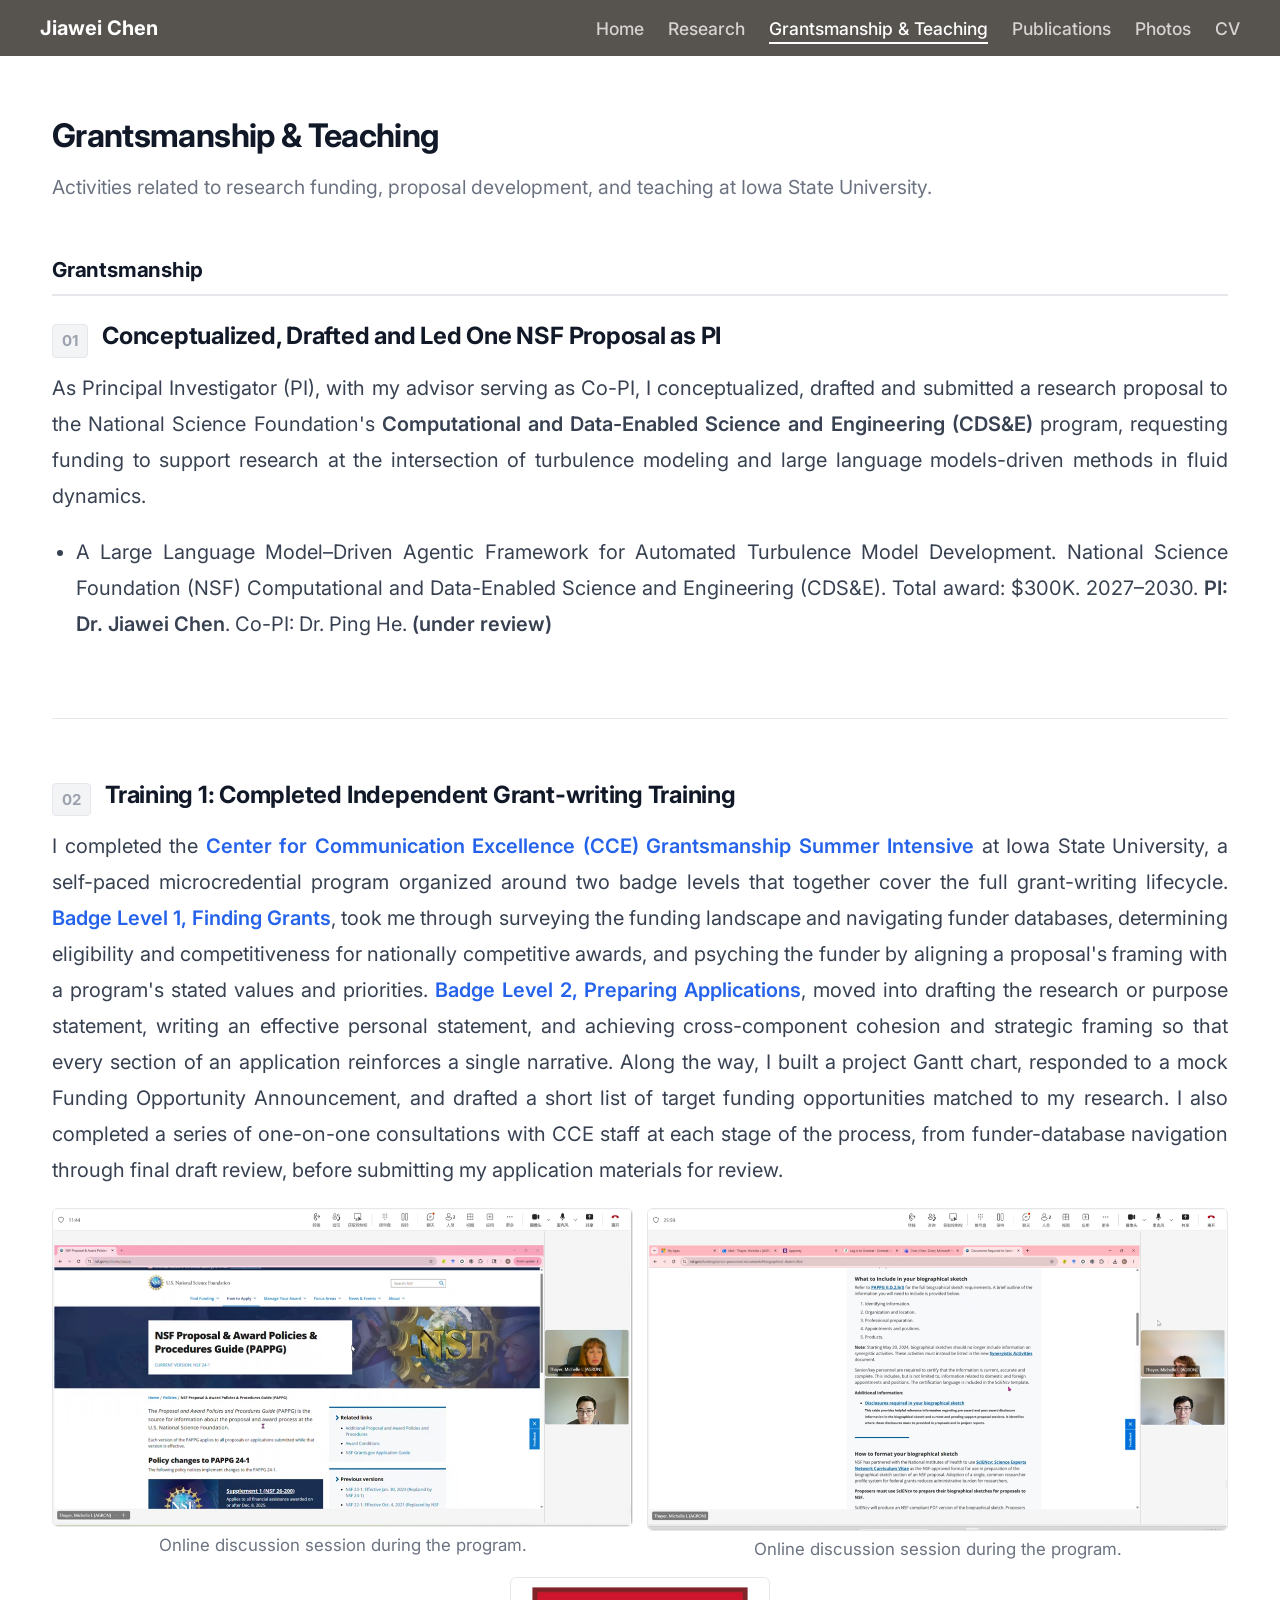
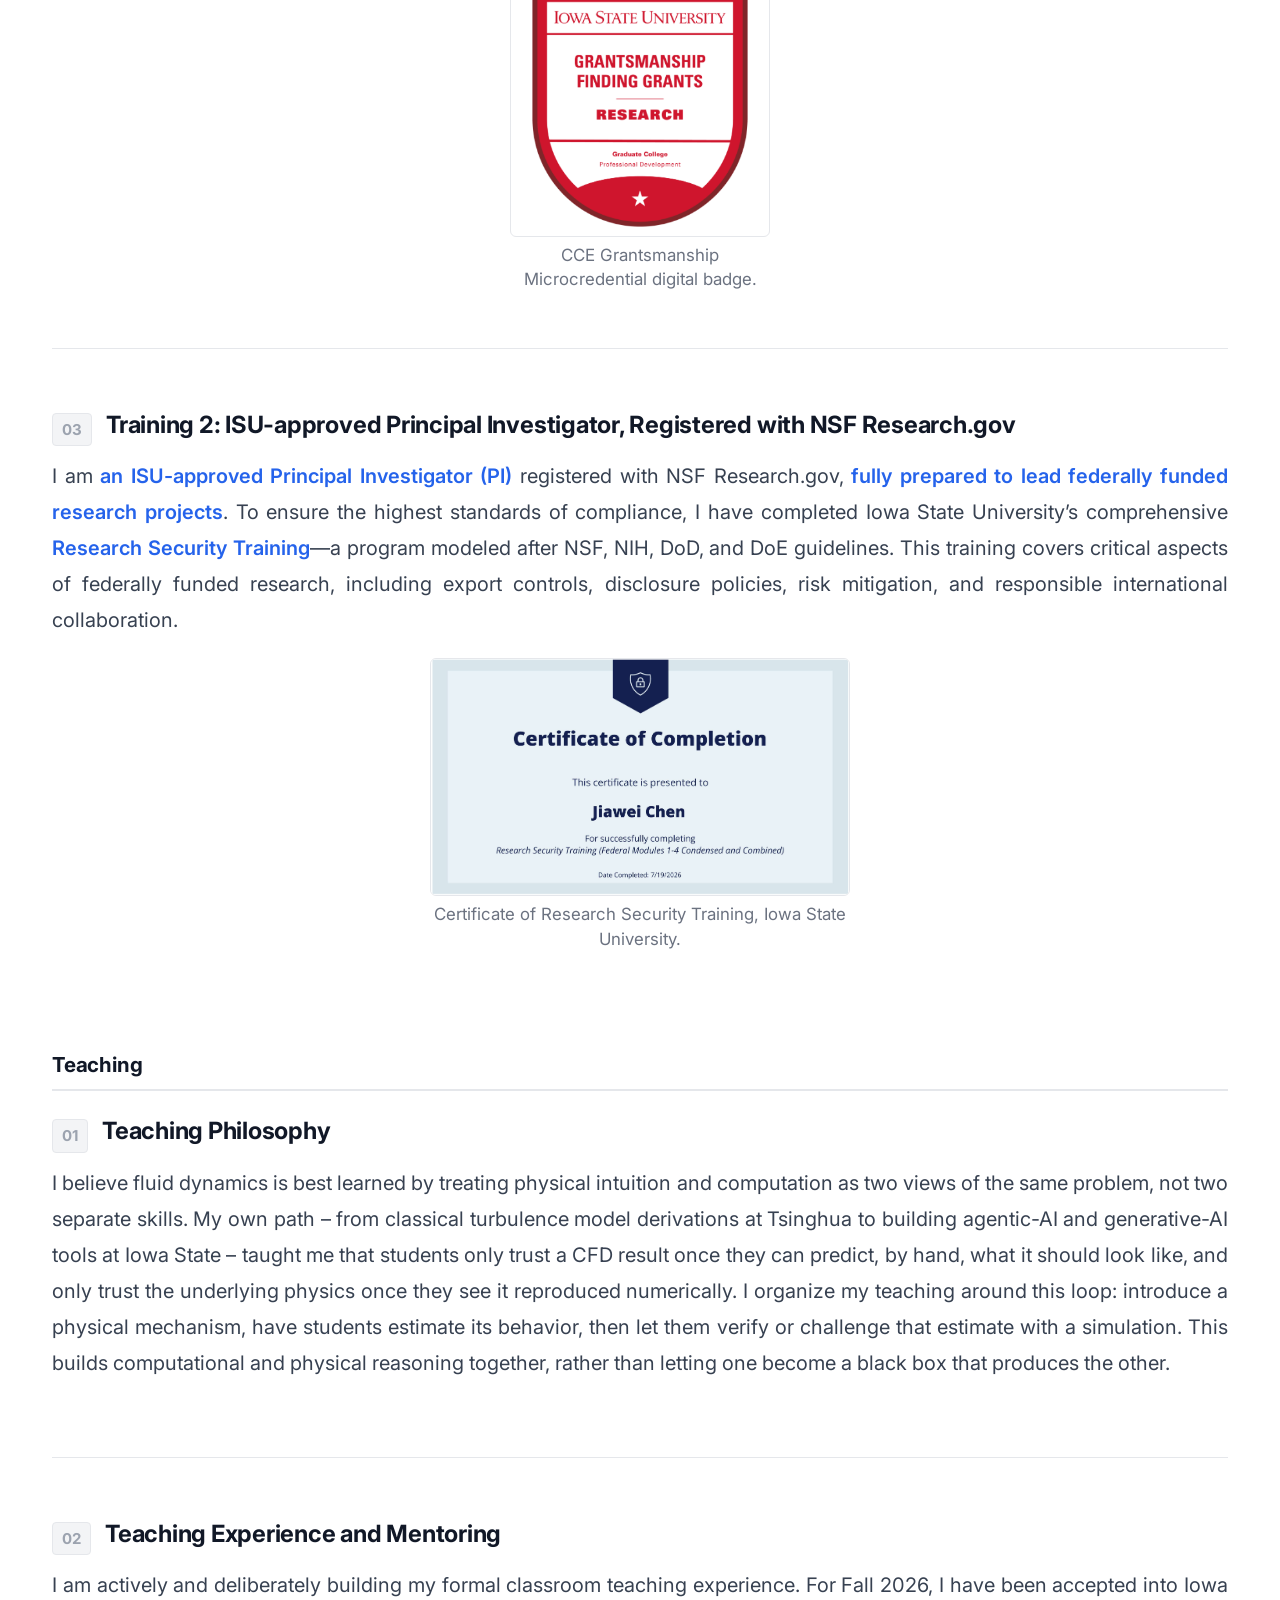
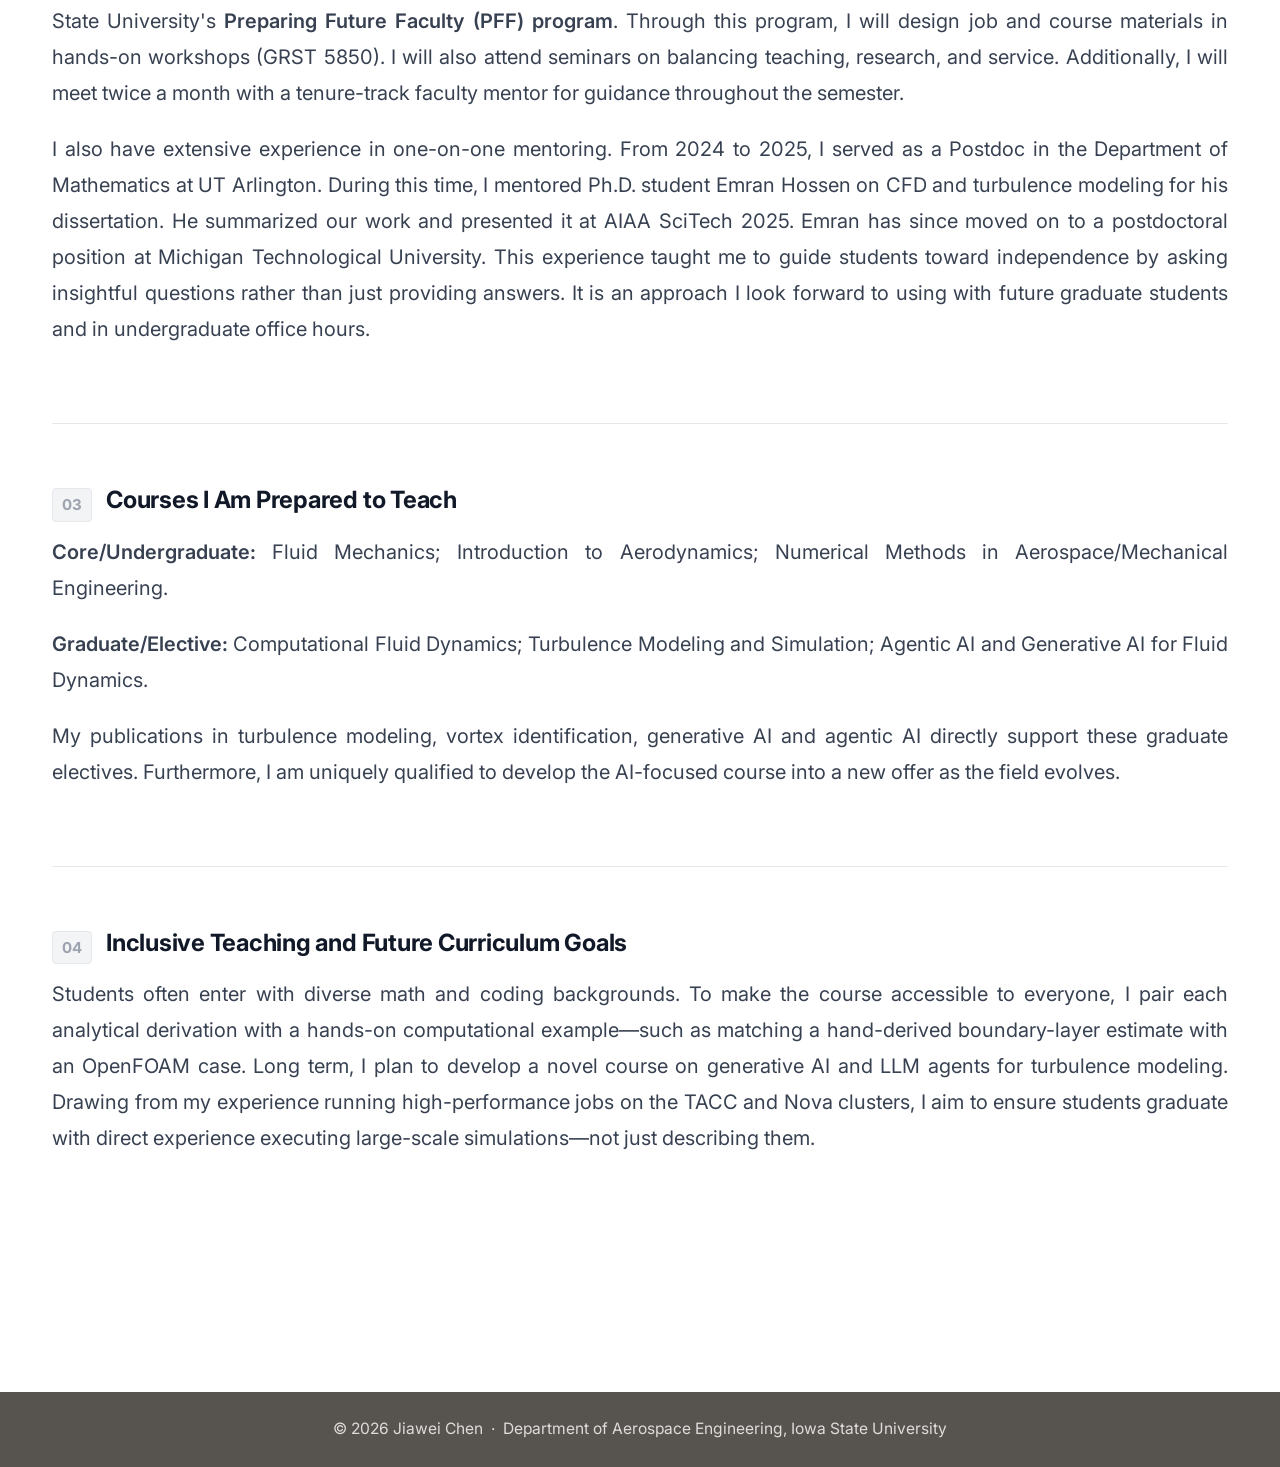
==== commit 74a76cc5: "Add files via upload" ====
--- a/grantsmanship.html
+++ b/grantsmanship.html
@@ -46,7 +46,7 @@
                 <div class="research-project-header">
                     <span class="research-project-num">01</span>
                     <h2 class="research-project-title">
-                        NSF CDS&amp;E Proposal Submission
+                        Conceptualized, Drafted and Led One NSF Proposal as PI
                     </h2>
                 </div>
 
@@ -70,7 +70,7 @@
                 <div class="research-project-header">
                     <span class="research-project-num">02</span>
                     <h2 class="research-project-title">
-                        CCE Grantsmanship Microcredential
+                        Training 1: Completed Independent Grant-writing Training
                     </h2>
                 </div>
 
@@ -123,7 +123,7 @@
                 <div class="research-project-header">
                     <span class="research-project-num">03</span>
                     <h2 class="research-project-title">
-                        Eligibility and Research Security Training
+                        Training 2: ISU-approved Principal Investigator, Registered with NSF Research.gov
                     </h2>
                 </div>
 
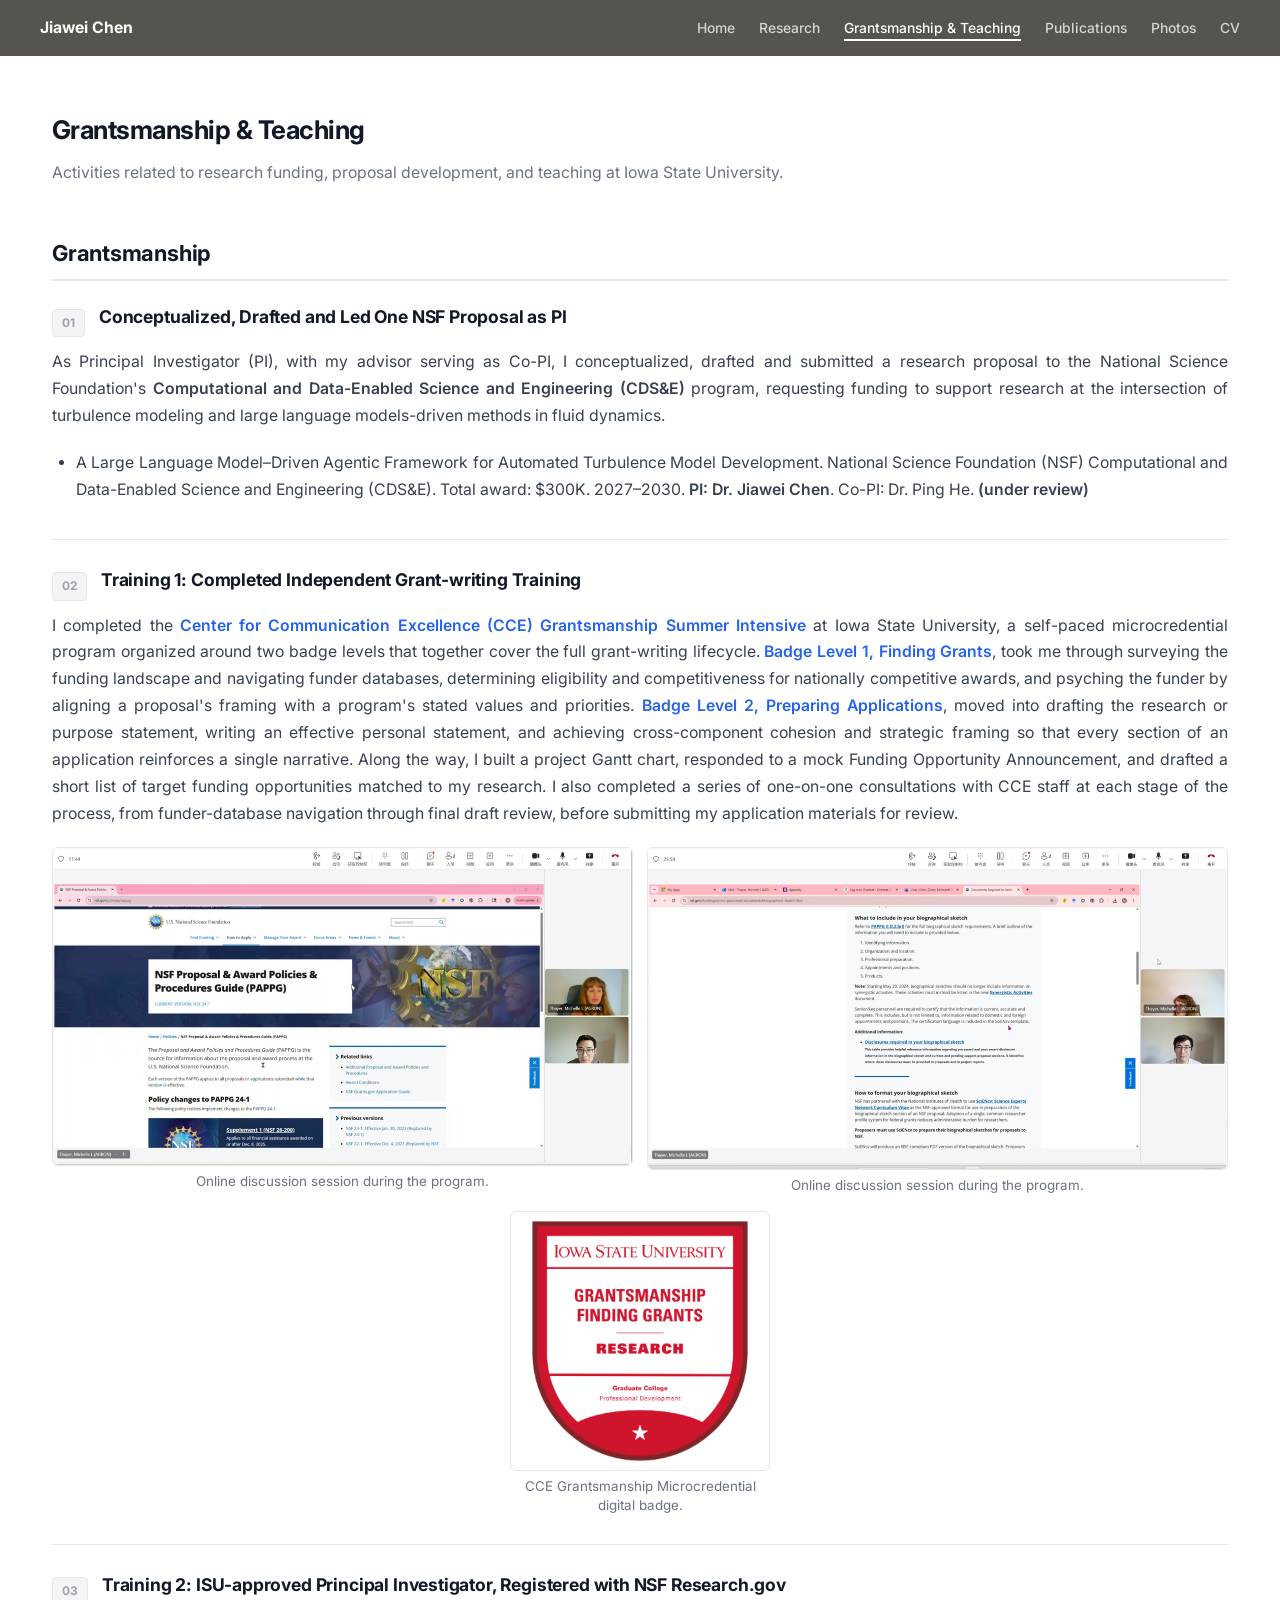
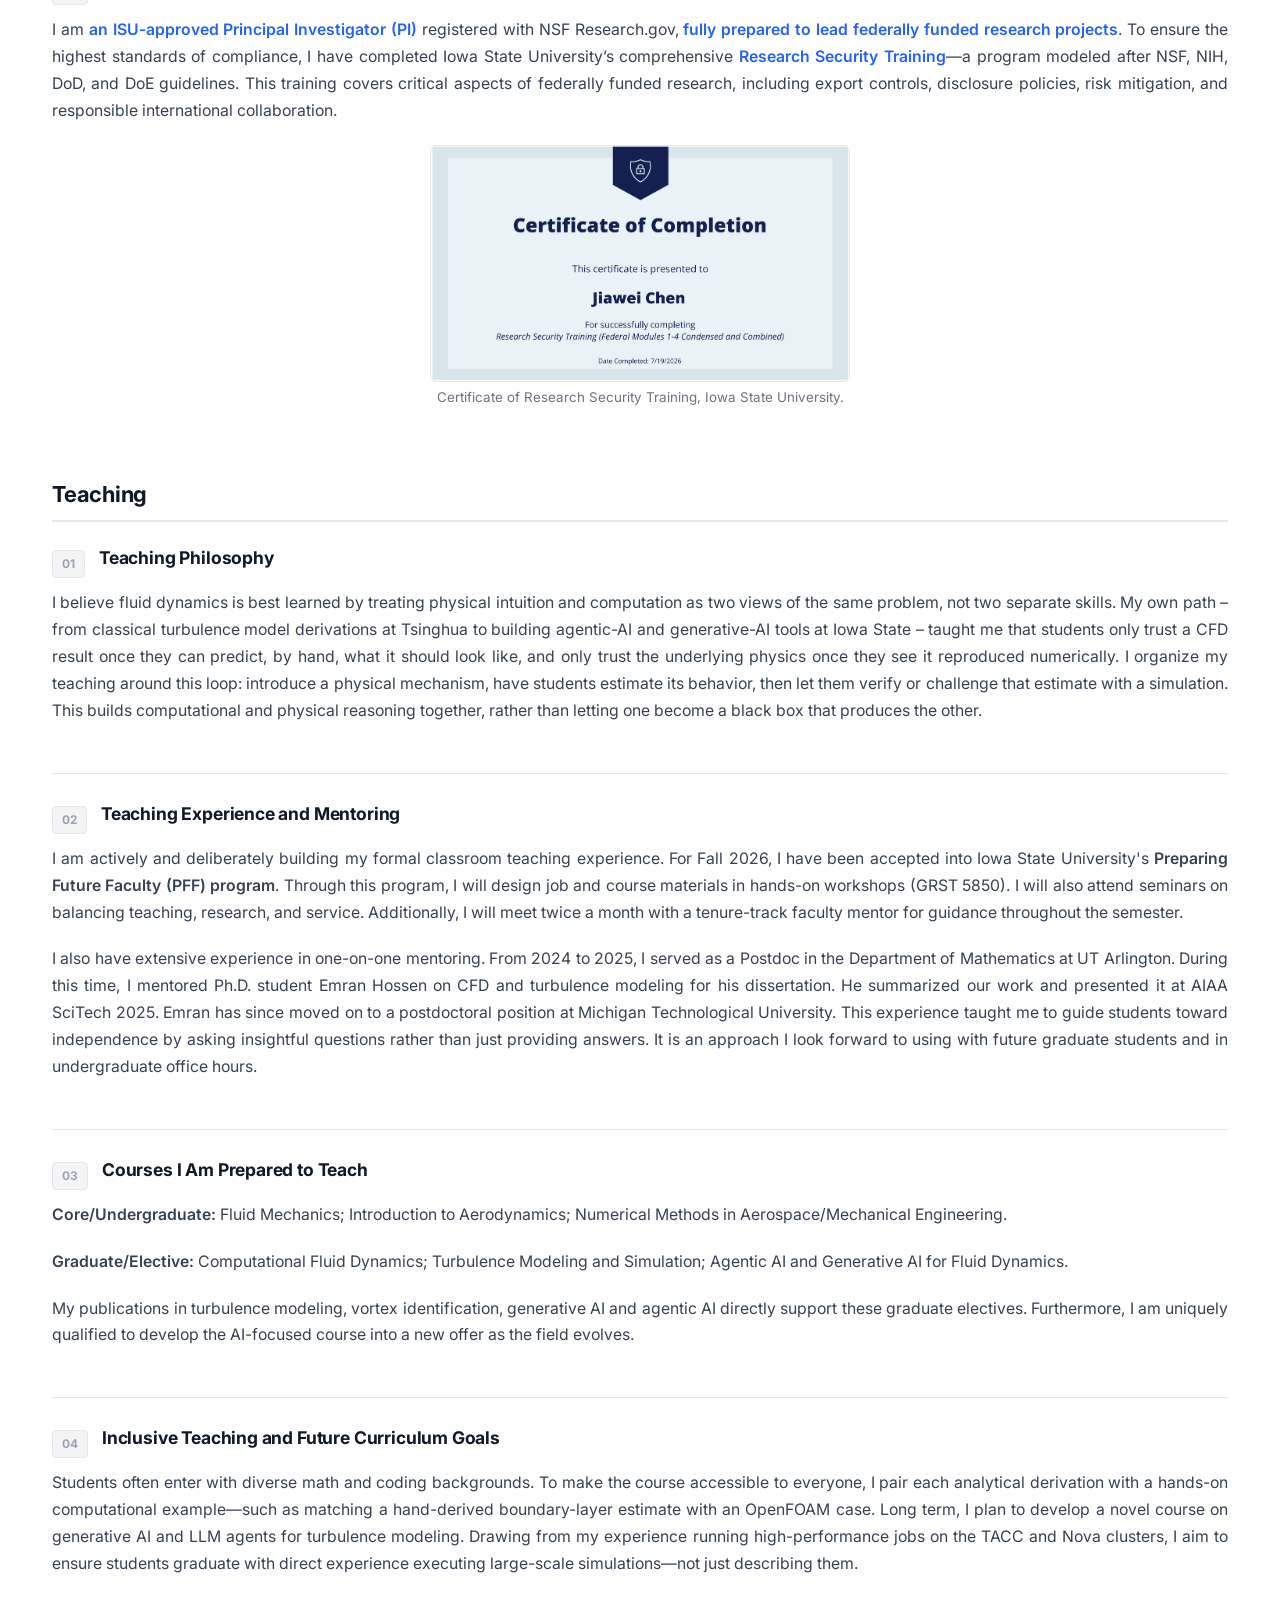
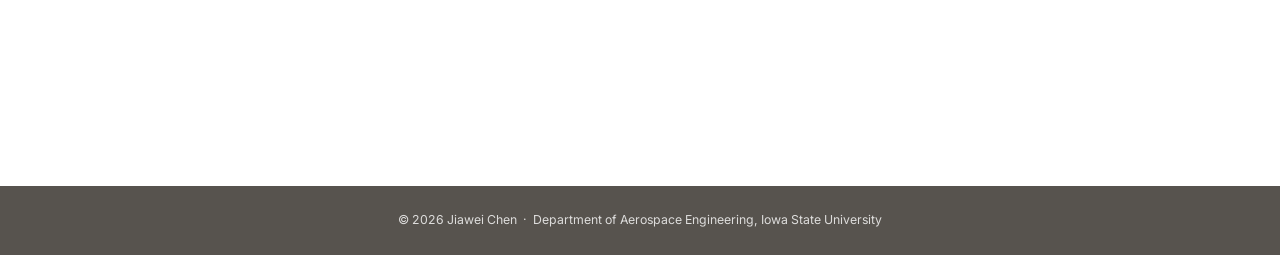
==== commit 093df10e: "Add files via upload" ====
--- a/grantsmanship.html
+++ b/grantsmanship.html
@@ -11,7 +11,7 @@
     <link rel="stylesheet" href="https://cdnjs.cloudflare.com/ajax/libs/font-awesome/6.5.0/css/all.min.css">
     <link rel="stylesheet" href="style.css">
 </head>
-<body class="page-dark">
+<body class="page-dark page-grants">
 
     <!-- Navigation -->
     <header>
--- a/style.css
+++ b/style.css
@@ -1,819 +1,881 @@
-﻿/* ===== Reset ===== */
-*, *::before, *::after {
-    box-sizing: border-box;
-    margin: 0;
-    padding: 0;
-}
+﻿/* ===== Reset ===== */
+*, *::before, *::after {
+    box-sizing: border-box;
+    margin: 0;
+    padding: 0;
+}
+
+/* ===== Base ===== */
+body {
+    font-family: 'Inter', -apple-system, BlinkMacSystemFont, 'Segoe UI', Helvetica, Arial, sans-serif;
+    font-size: 15.8px;
+    line-height: 1.7;
+    color: #2d2d2d;
+    background: #ffffff;
+}
+
+html {
+    scroll-behavior: smooth;
+}
+
+a {
+    color: #2563eb;
+    text-decoration: none;
+    transition: color 0.15s;
+}
+
+a:hover {
+    color: #1d4ed8;
+    text-decoration: underline;
+}
+
+strong {
+    font-weight: 600;
+}
+
+/* ===== Header / Nav ===== */
+header {
+    position: fixed;
+    top: 0;
+    left: 0;
+    right: 0;
+    height: 56px;
+    background: #57534e;
+    z-index: 999;
+    display: flex;
+    align-items: center;
+    padding: 0 40px;
+}
+
+nav {
+    width: 100%;
+    max-width: 1240px;
+    margin: 0 auto;
+    display: flex;
+    align-items: center;
+    justify-content: space-between;
+}
+
+.nav-brand {
+    font-weight: 700;
+    font-size: 15.8px;
+    color: #ffffff;
+    text-decoration: none;
+}
+
+.nav-brand:hover {
+    color: #ffffff;
+    opacity: 0.85;
+    text-decoration: none;
+}
+
+.nav-links {
+    display: flex;
+    list-style: none;
+    gap: 24px;
+}
+
+.nav-links li a {
+    font-size: 13.9px;
+    font-weight: 500;
+    color: rgba(255, 255, 255, 0.75);
+    text-decoration: none;
+    padding-bottom: 3px;
+    border-bottom: 2px solid transparent;
+    transition: color 0.15s, border-color 0.15s;
+}
+
+.nav-links li a:hover,
+.nav-links li a.active {
+    color: #ffffff;
+    border-bottom-color: #ffffff;
+    text-decoration: none;
+}
+
+/* ===== Page Wrapper ===== */
+.page-wrapper {
+    max-width: 1240px;
+    margin: 0 auto;
+    padding: 80px 32px 60px;
+}
+
+/* Home and other pages now share the single light theme defined below;
+   body.page-home / body.page-dark carry no color overrides. */
+
+.highlight-blue {
+    color: #2563eb;
+    font-weight: 600;
+}
+
+/* ===== Home: Two-Column Layout ===== */
+.home-layout {
+    display: grid;
+    grid-template-columns: 280px 1fr;
+    gap: 60px;
+    padding-top: 28px;
+    align-items: start;
+}
+
+/* ===== Sidebar ===== */
+.sidebar {
+    position: sticky;
+    top: 76px;
+    text-align: center;
+}
+
+.profile-photo {
+    width: 280px;
+    max-width: 100%;
+    aspect-ratio: 1 / 1;
+    height: auto;
+    border-radius: 50%;
+    object-fit: cover;
+    object-position: center top;
+    margin: 0 auto 18px;
+    display: block;
+    border: 3px solid #e5e7eb;
+    box-shadow: 0 2px 12px rgba(0,0,0,0.08);
+}
+
+.sidebar-name {
+    font-size: 17.8px;
+    font-weight: 700;
+    color: #111827;
+    margin-bottom: 7px;
+}
+
+.sidebar-title {
+    font-size: 12.3px;
+    color: #6b7280;
+    line-height: 1.5;
+    margin-bottom: 2px;
+}
+
+.sidebar-org {
+    font-size: 12.3px;
+    color: #6b7280;
+    line-height: 1.5;
+    margin-bottom: 20px;
+}
+
+.sidebar-links {
+    border-top: 1px solid #e5e7eb;
+    padding-top: 16px;
+    display: flex;
+    flex-direction: column;
+    gap: 11px;
+    text-align: left;
+}
+
+.sidebar-link {
+    display: flex;
+    align-items: center;
+    gap: 9px;
+    font-size: 12.3px;
+    color: #4b5563;
+    text-decoration: none;
+    transition: color 0.15s;
+    word-break: break-word;
+}
+
+.sidebar-link:hover {
+    color: #2563eb;
+    text-decoration: none;
+}
+
+.sidebar-link i {
+    width: 15px;
+    font-size: 12.9px;
+    color: #9ca3af;
+    flex-shrink: 0;
+    text-align: center;
+    transition: color 0.15s;
+}
+
+.sidebar-link:hover i {
+    color: #2563eb;
+}
+
+/* ===== Main Content ===== */
+.main-content section {
+    margin-bottom: 42px;
+}
+
+.section-title {
+    font-size: 16.3px;
+    font-weight: 700;
+    color: #111827;
+    margin-bottom: 14px;
+    padding-bottom: 7px;
+    border-bottom: 2px solid #e5e7eb;
+    letter-spacing: -0.01em;
+}
+
+/* About */
+.about-text p {
+    font-size: 15.8px;
+    color: #374151;
+    margin-bottom: 10px;
+    line-height: 1.65;
+    text-align: justify;
+    text-justify: inter-word;
+    hyphens: auto;
+}
+
+.about-text p:last-child {
+    margin-bottom: 0;
+}
+
+.quote-text {
+    font-style: italic;
+    color: #6b7280;
+    border-left: 3px solid #2563eb;
+    padding: 6px 0 6px 14px;
+    margin: 16px 0;
+    font-size: 15.8px;
+    line-height: 1.65;
+}
+
+/* Research Interests */
+.interest-tags {
+    display: flex;
+    flex-wrap: wrap;
+    gap: 8px;
+}
+
+.interest-tag {
+    background: #f3f4f6;
+    color: #374151;
+    font-size: 12.9px;
+    padding: 5px 14px;
+    border-radius: 20px;
+    border: 1px solid #e5e7eb;
+}
+
+/* Education */
+.edu-list {
+    display: flex;
+    flex-direction: column;
+    gap: 14px;
+}
+
+.edu-item {
+    display: flex;
+    justify-content: space-between;
+    align-items: flex-start;
+    gap: 16px;
+}
+
+.edu-degree {
+    font-size: 15.8px;
+    font-weight: 600;
+    color: #111827;
+    margin-bottom: 1px;
+}
+
+.edu-institution {
+    font-size: 14.3px;
+    color: #6b7280;
+}
+
+.edu-year {
+    font-size: 14.3px;
+    color: #9ca3af;
+    white-space: nowrap;
+    flex-shrink: 0;
+    padding-top: 2px;
+}
+
+/* News */
+.news-list {
+    display: flex;
+    flex-direction: column;
+    gap: 11px;
+}
+
+.news-item {
+    display: grid;
+    grid-template-columns: 88px 1fr;
+    gap: 12px;
+    font-size: 15.8px;
+    line-height: 1.6;
+    color: #374151;
+}
+
+.news-date {
+    font-size: 11.9px;
+    color: #9ca3af;
+    font-weight: 600;
+    padding-top: 3px;
+    text-transform: uppercase;
+    letter-spacing: 0.03em;
+}
+
+/* ===== Publications Page ===== */
+.pub-container {
+    padding-top: 28px;
+}
+
+.pub-container > h1 {
+    font-size: 25.7px;
+    font-weight: 700;
+    color: #111827;
+    margin-bottom: 8px;
+    letter-spacing: -0.02em;
+}
+
+.pub-subtitle {
+    font-size: 15.8px;
+    color: #6b7280;
+    margin-bottom: 38px;
+}
+
+.pub-section {
+    margin-bottom: 42px;
+}
+
+.pub-section-title {
+    font-size: 15.4px;
+    font-weight: 700;
+    color: #111827;
+    margin-bottom: 18px;
+    padding-bottom: 7px;
+    border-bottom: 2px solid #e5e7eb;
+    letter-spacing: -0.01em;
+}
+
+.pub-list {
+    list-style: none;
+    display: flex;
+    flex-direction: column;
+    gap: 12px;
+}
+
+.pub-entry {
+    display: flex;
+    gap: 14px;
+    font-size: 15.8px;
+    line-height: 1.5;
+    color: #374151;
+    text-align: justify;
+    text-justify: inter-word;
+    hyphens: auto;
+}
+
+.pub-num {
+    color: #9ca3af;
+    font-weight: 600;
+    font-size: 12.3px;
+    min-width: 30px;
+    padding-top: 1px;
+    flex-shrink: 0;
+    text-align: right;
+}
+
+.pub-badge {
+    display: inline-block;
+    font-size: 12.9px;
+    font-weight: 700;
+    margin-left: 6px;
+    vertical-align: middle;
+    white-space: nowrap;
+    letter-spacing: 0.01em;
+    color: #2563eb;
+    text-decoration: underline;
+}
+
+.pub-badge::before {
+    content: "[";
+}
+
+.pub-badge::after {
+    content: "]";
+}
+
+/* Publications page: author name / journal name highlights rendered black instead of blue */
+.pub-container .highlight-blue {
+    color: #111827;
+}
+
+/* ===== Research Page ===== */
+.research-container {
+    padding-top: 28px;
+}
+
+.research-container > h1 {
+    font-size: 25.7px;
+    font-weight: 700;
+    color: #111827;
+    margin-bottom: 8px;
+    letter-spacing: -0.02em;
+}
+
+.research-container > .research-intro {
+    font-size: 15.8px;
+    color: #6b7280;
+    margin-bottom: 48px;
+    text-align: justify;
+    text-justify: inter-word;
+    hyphens: auto;
+}
+
+.research-project {
+    margin-bottom: 60px;
+    padding-bottom: 56px;
+    border-bottom: 1px solid #e5e7eb;
+}
+
+.research-project:last-child {
+    border-bottom: none;
+}
+
+.research-project-header {
+    display: flex;
+    align-items: flex-start;
+    gap: 14px;
+    margin-bottom: 12px;
+}
+
+.research-project-num {
+    font-size: 11.9px;
+    font-weight: 700;
+    color: #9ca3af;
+    background: #f3f4f6;
+    border: 1px solid #e5e7eb;
+    padding: 3px 9px;
+    border-radius: 4px;
+    white-space: nowrap;
+    margin-top: 4px;
+    flex-shrink: 0;
+}
+
+.research-project-title {
+    font-size: 18.8px;
+    font-weight: 700;
+    color: #111827;
+    line-height: 1.35;
+    letter-spacing: -0.01em;
+}
+
+.research-project-meta {
+    display: flex;
+    flex-wrap: wrap;
+    gap: 8px;
+    margin-bottom: 14px;
+    padding-left: 0;
+}
+
+.research-tag {
+    font-size: 11.9px;
+    font-weight: 600;
+    padding: 2px 10px;
+    border-radius: 4px;
+    letter-spacing: 0.02em;
+}
+
+.research-tag-journal {
+    background: #eff6ff;
+    color: #1d4ed8;
+    border: 1px solid #bfdbfe;
+}
+
+.research-tag-highlight {
+    background: #fef3c7;
+    color: #92400e;
+    border: 1px solid #fde68a;
+}
+
+.research-tag-wip {
+    background: #f0fdf4;
+    color: #166534;
+    border: 1px solid #bbf7d0;
+}
+
+.research-description {
+    font-size: 15.8px;
+    color: #374151;
+    line-height: 1.7;
+    margin-bottom: 20px;
+    text-align: justify;
+    text-justify: inter-word;
+    hyphens: auto;
+}
+
+.research-bullet-list {
+    list-style: disc;
+    padding-left: 24px;
+    margin-bottom: 20px;
+}
+
+.research-bullet-list li {
+    font-size: 15.8px;
+    color: #374151;
+    line-height: 1.7;
+    text-align: justify;
+    text-justify: inter-word;
+    hyphens: auto;
+}
+
+.research-bullet-list li + li {
+    margin-top: 10px;
+}
+
+/* Figure grid */
+.research-figures {
+    display: grid;
+    grid-template-columns: repeat(auto-fit, minmax(200px, 1fr));
+    gap: 14px;
+    margin-bottom: 16px;
+}
+
+/* Fixed column counts override the auto-fit default */
+.research-figures.cols-3 {
+    grid-template-columns: repeat(3, 1fr);
+}
+
+.research-figures.cols-2 {
+    grid-template-columns: repeat(2, 1fr);
+}
+
+/* Equal-height row: images fill fixed height, aspect ratio preserved */
+.figs-fixed-height .research-figure img {
+    height: 280px;
+    width: 100%;
+    object-fit: contain;
+    object-position: center;
+}
+
+.research-figure {
+    display: flex;
+    flex-direction: column;
+    gap: 6px;
+}
+
+.research-figure img {
+    width: 100%;
+    height: auto;
+    border-radius: 6px;
+    border: 1px solid #e5e7eb;
+    display: block;
+}
+
+/* Placeholder for missing images */
+.fig-placeholder {
+    width: 100%;
+    aspect-ratio: 4 / 3;
+    border: 2px dashed #d1d5db;
+    border-radius: 6px;
+    display: flex;
+    flex-direction: column;
+    align-items: center;
+    justify-content: center;
+    gap: 6px;
+    color: #9ca3af;
+    font-size: 11.9px;
+    text-align: center;
+    padding: 12px;
+    background: #fafafa;
+}
+
+.fig-placeholder i {
+    font-size: 21.8px;
+    color: #d1d5db;
+}
+
+.fig-caption {
+    font-size: 13.4px;
+    color: #6b7280;
+    line-height: 1.45;
+    text-align: center;
+}
+
+.research-paper-ref {
+    display: flex;
+    align-items: flex-start;
+    gap: 10px;
+    background: #f8fafc;
+    border: 1px solid #e5e7eb;
+    border-left: 3px solid #2563eb;
+    padding: 12px 16px;
+    border-radius: 0 6px 6px 0;
+    font-size: 15.8px;
+    color: #374151;
+    line-height: 1.65;
+    margin-top: 6px;
+}
+
+.research-paper-ref i {
+    color: #2563eb;
+    font-size: 13.9px;
+    margin-top: 3px;
+    flex-shrink: 0;
+}
+
+/* Responsive 16:9 video embed */
+.research-video-wrap {
+    width: 100%;
+    aspect-ratio: 16 / 9;
+    margin-top: 20px;
+    border-radius: 8px;
+    overflow: hidden;
+    background: #000;
+    display: block;
+}
+
+.research-video-wrap iframe {
+    width: 100%;
+    height: 100%;
+    border: none;
+    display: block;
+}
+
+.research-coming-soon {
+    display: flex;
+    flex-direction: column;
+    align-items: center;
+    justify-content: center;
+    gap: 10px;
+    padding: 48px 24px;
+    border: 2px dashed #d1d5db;
+    border-radius: 8px;
+    color: #9ca3af;
+    text-align: center;
+    background: #fafafa;
+    margin-top: 20px;
+}
+
+.research-coming-soon i {
+    font-size: 27.7px;
+    color: #d1d5db;
+}
+
+.research-coming-soon p {
+    font-size: 15.8px;
+    margin: 0;
+}
+
+/* ===== Photos Page ===== */
+.photos-container {
+    padding-top: 28px;
+}
+
+.photos-container > h1 {
+    font-size: 25.7px;
+    font-weight: 700;
+    color: #111827;
+    margin-bottom: 8px;
+    letter-spacing: -0.02em;
+    padding-bottom: 8px;
+    border-bottom: 3px solid #2563eb;
+    display: inline-block;
+}
+
+.photos-year-section {
+    margin-top: 44px;
+    margin-bottom: 48px;
+}
+
+.photos-year-heading {
+    font-size: 21.8px;
+    font-weight: 700;
+    color: #111827;
+    margin-bottom: 8px;
+    padding-bottom: 8px;
+    border-bottom: 3px solid #2563eb;
+    display: inline-block;
+    letter-spacing: -0.01em;
+}
+
+.photo-grid {
+    display: grid;
+    grid-template-columns: repeat(3, 1fr);
+    gap: 10px;
+    margin-top: 18px;
+}
+
+.photo-item {
+    position: relative;
+    overflow: hidden;
+    border-radius: 6px;
+    aspect-ratio: 4 / 3;
+    background: #f3f4f6;
+    cursor: pointer;
+}
+
+.photo-item img {
+    width: 100%;
+    height: 100%;
+    object-fit: cover;
+    display: block;
+    transition: transform 0.3s ease;
+}
+
+.photo-item:hover img {
+    transform: scale(1.04);
+}
+
+.photo-caption-overlay {
+    position: absolute;
+    bottom: 0;
+    left: 0;
+    right: 0;
+    background: linear-gradient(transparent, rgba(0,0,0,0.62));
+    color: #fff;
+    font-size: 11.9px;
+    line-height: 1.4;
+    padding: 20px 10px 8px;
+    text-align: center;
+}
+
+/* Lightbox */
+.lightbox {
+    display: none;
+    position: fixed;
+    inset: 0;
+    background: rgba(0, 0, 0, 0.88);
+    z-index: 9999;
+    align-items: center;
+    justify-content: center;
+    padding: 24px;
+}
+
+.lightbox.active {
+    display: flex;
+}
+
+.lightbox img {
+    max-width: 90vw;
+    max-height: 90vh;
+    object-fit: contain;
+    border-radius: 6px;
+    box-shadow: 0 8px 40px rgba(0,0,0,0.6);
+}
+
+.lightbox-close {
+    position: fixed;
+    top: 20px;
+    right: 28px;
+    color: #fff;
+    font-size: 31.7px;
+    cursor: pointer;
+    line-height: 1;
+    opacity: 0.8;
+    transition: opacity 0.15s;
+    background: none;
+    border: none;
+    padding: 0;
+}
+
+.lightbox-close:hover {
+    opacity: 1;
+}
+
+@media (max-width: 740px) {
+    .photo-grid {
+        grid-template-columns: repeat(2, 1fr);
+        gap: 8px;
+    }
+}
+
+/* ===== Footer ===== */
+footer {
+    background: #57534e;
+    margin-top: 60px;
+    padding: 24px 20px;
+    text-align: center;
+    color: rgba(255, 255, 255, 0.8);
+    font-size: 12.3px;
+}
+
+/* ===== Responsive ===== */
+@media (max-width: 740px) {
+    .home-layout {
+        grid-template-columns: 1fr;
+        gap: 32px;
+    }
+
+    .sidebar {
+        position: static;
+    }
+
+    header {
+        padding: 0 18px;
+    }
+
+    .nav-links {
+        gap: 20px;
+    }
+
+    .news-item {
+        grid-template-columns: 76px 1fr;
+    }
+
+    .pub-entry {
+        flex-direction: column;
+        gap: 2px;
+    }
+
+    .pub-num {
+        text-align: left;
+    }
+}
+
+/* Research page: equation blocks (rendered by KaTeX) */
+.research-equations {
+    background: #f9fafb;
+    border: 1px solid #e5e7eb;
+    border-radius: 6px;
+    padding: 14px 20px 8px;
+    margin-bottom: 16px;
+    overflow-x: auto;
+}
+
+.research-equations .eq-title {
+    font-size: 15.8px;
+    font-weight: 600;
+    color: #111827;
+    margin-bottom: 4px;
+}
+
+.research-equations .eq-label {
+    font-size: 15.8px;
+    color: #374151;
+    margin-top: 10px;
+}
+
+.research-equations .katex-display {
+    margin: 6px 0;
+    overflow-x: auto;
+    overflow-y: hidden;
+    padding: 2px 0;
+}
+
+.research-equations .katex {
+    font-size: 1.05em;
+}
 
-/* ===== Base ===== */
-body {
-    font-family: 'Inter', -apple-system, BlinkMacSystemFont, 'Segoe UI', Helvetica, Arial, sans-serif;
-    font-size: 20px;
-    line-height: 1.7;
-    color: #2d2d2d;
-    background: #ffffff;
-}
-
-html {
-    scroll-behavior: smooth;
-}
-
-a {
-    color: #2563eb;
-    text-decoration: none;
-    transition: color 0.15s;
-}
-
-a:hover {
-    color: #1d4ed8;
-    text-decoration: underline;
-}
-
-strong {
-    font-weight: 600;
-}
-
-/* ===== Header / Nav ===== */
-header {
-    position: fixed;
-    top: 0;
-    left: 0;
-    right: 0;
-    height: 56px;
-    background: #57534e;
-    z-index: 999;
-    display: flex;
-    align-items: center;
-    padding: 0 40px;
-}
-
-nav {
-    width: 100%;
-    max-width: 1240px;
-    margin: 0 auto;
-    display: flex;
-    align-items: center;
-    justify-content: space-between;
-}
-
-.nav-brand {
-    font-weight: 700;
-    font-size: 20px;
-    color: #ffffff;
-    text-decoration: none;
-}
-
-.nav-brand:hover {
-    color: #ffffff;
-    opacity: 0.85;
-    text-decoration: none;
-}
-
-.nav-links {
-    display: flex;
-    list-style: none;
-    gap: 24px;
-}
-
-.nav-links li a {
-    font-size: 17.5px;
-    font-weight: 500;
-    color: rgba(255, 255, 255, 0.75);
-    text-decoration: none;
-    padding-bottom: 3px;
-    border-bottom: 2px solid transparent;
-    transition: color 0.15s, border-color 0.15s;
-}
-
-.nav-links li a:hover,
-.nav-links li a.active {
-    color: #ffffff;
-    border-bottom-color: #ffffff;
-    text-decoration: none;
-}
-
-/* ===== Page Wrapper ===== */
-.page-wrapper {
-    max-width: 1240px;
-    margin: 0 auto;
-    padding: 80px 32px 60px;
-}
-
-/* Home and other pages now share the single light theme defined below;
-   body.page-home / body.page-dark carry no color overrides. */
-
-.highlight-blue {
-    color: #2563eb;
-    font-weight: 600;
-}
-
-/* ===== Home: Two-Column Layout ===== */
-.home-layout {
-    display: grid;
-    grid-template-columns: 200px 1fr;
-    gap: 60px;
-    padding-top: 28px;
-    align-items: start;
-}
-
-/* ===== Sidebar ===== */
-.sidebar {
-    position: sticky;
-    top: 76px;
-    text-align: center;
-}
-
-.profile-photo {
-    width: 166px;
-    height: 166px;
-    border-radius: 50%;
-    object-fit: cover;
-    object-position: center top;
-    margin: 0 auto 18px;
-    display: block;
-    border: 3px solid #e5e7eb;
-    box-shadow: 0 2px 12px rgba(0,0,0,0.08);
-}
-
-.sidebar-name {
-    font-size: 22.5px;
-    font-weight: 700;
-    color: #111827;
-    margin-bottom: 7px;
-}
-
-.sidebar-title {
-    font-size: 15.62px;
-    color: #6b7280;
-    line-height: 1.5;
-    margin-bottom: 2px;
-}
-
-.sidebar-org {
-    font-size: 15.62px;
-    color: #6b7280;
-    line-height: 1.5;
-    margin-bottom: 20px;
-}
-
-.sidebar-links {
-    border-top: 1px solid #e5e7eb;
-    padding-top: 16px;
-    display: flex;
-    flex-direction: column;
-    gap: 11px;
-    text-align: left;
-}
-
-.sidebar-link {
-    display: flex;
-    align-items: center;
-    gap: 9px;
-    font-size: 15.62px;
-    color: #4b5563;
-    text-decoration: none;
-    transition: color 0.15s;
-    word-break: break-word;
-}
-
-.sidebar-link:hover {
-    color: #2563eb;
-    text-decoration: none;
-}
-
-.sidebar-link i {
-    width: 15px;
-    font-size: 16.25px;
-    color: #9ca3af;
-    flex-shrink: 0;
-    text-align: center;
-    transition: color 0.15s;
-}
-
-.sidebar-link:hover i {
-    color: #2563eb;
-}
-
-/* ===== Main Content ===== */
-.main-content section {
-    margin-bottom: 42px;
-}
-
-.section-title {
-    font-size: 20.62px;
-    font-weight: 700;
-    color: #111827;
-    margin-bottom: 14px;
-    padding-bottom: 7px;
-    border-bottom: 2px solid #e5e7eb;
-    letter-spacing: -0.01em;
-}
-
-/* About */
-.about-text p {
-    font-size: 18.12px;
-    color: #374151;
-    margin-bottom: 10px;
-    line-height: 1.75;
-    text-align: justify;
-    text-justify: inter-word;
-    hyphens: auto;
-}
-
-.about-text p:last-child {
-    margin-bottom: 0;
-}
-
-.quote-text {
-    font-style: italic;
-    color: #6b7280;
-    border-left: 3px solid #2563eb;
-    padding: 6px 0 6px 14px;
-    margin: 16px 0;
-    font-size: 17.5px;
-    line-height: 1.65;
-}
-
-/* Research Interests */
-.interest-tags {
-    display: flex;
-    flex-wrap: wrap;
-    gap: 8px;
-}
-
-.interest-tag {
-    background: #f3f4f6;
-    color: #374151;
-    font-size: 16.25px;
-    padding: 5px 14px;
-    border-radius: 20px;
-    border: 1px solid #e5e7eb;
-}
-
-/* Education */
-.edu-list {
-    display: flex;
-    flex-direction: column;
-    gap: 14px;
-}
-
-.edu-item {
-    display: flex;
-    justify-content: space-between;
-    align-items: flex-start;
-    gap: 16px;
-}
-
-.edu-degree {
-    font-size: 17.5px;
-    font-weight: 600;
-    color: #111827;
-    margin-bottom: 1px;
-}
-
-.edu-institution {
-    font-size: 16.25px;
-    color: #6b7280;
-}
-
-.edu-year {
-    font-size: 16.25px;
-    color: #9ca3af;
-    white-space: nowrap;
-    flex-shrink: 0;
-    padding-top: 2px;
-}
-
-/* News */
-.news-list {
-    display: flex;
-    flex-direction: column;
-    gap: 11px;
-}
-
-.news-item {
-    display: grid;
-    grid-template-columns: 88px 1fr;
-    gap: 12px;
-    font-size: 17.5px;
-    line-height: 1.6;
-    color: #374151;
-}
-
-.news-date {
-    font-size: 15px;
-    color: #9ca3af;
-    font-weight: 600;
-    padding-top: 3px;
-    text-transform: uppercase;
-    letter-spacing: 0.03em;
-}
-
-/* ===== Publications Page ===== */
-.pub-container {
-    padding-top: 28px;
-}
-
-.pub-container > h1 {
-    font-size: 32.5px;
-    font-weight: 700;
-    color: #111827;
-    margin-bottom: 8px;
-    letter-spacing: -0.02em;
-}
-
-.pub-subtitle {
-    font-size: 18.75px;
-    color: #6b7280;
-    margin-bottom: 38px;
-}
-
-.pub-section {
-    margin-bottom: 42px;
-}
-
-.pub-section-title {
-    font-size: 19.38px;
-    font-weight: 700;
-    color: #111827;
-    margin-bottom: 18px;
-    padding-bottom: 7px;
-    border-bottom: 2px solid #e5e7eb;
-    letter-spacing: -0.01em;
-}
-
-.pub-list {
-    list-style: none;
-    display: flex;
-    flex-direction: column;
-    gap: 20px;
-}
-
-.pub-entry {
-    display: flex;
-    gap: 14px;
-    font-size: 19.38px;
-    line-height: 1.7;
-    color: #374151;
-    text-align: justify;
-    text-justify: inter-word;
-    hyphens: auto;
-}
-
-.pub-num {
-    color: #9ca3af;
-    font-weight: 600;
-    font-size: 15.62px;
-    min-width: 30px;
-    padding-top: 3px;
-    flex-shrink: 0;
-    text-align: right;
-}
-
-.pub-badge {
-    display: inline-block;
-    font-size: 16.25px;
-    font-weight: 700;
-    margin-left: 6px;
-    vertical-align: middle;
-    white-space: nowrap;
-    letter-spacing: 0.01em;
-    color: #2563eb;
-    text-decoration: underline;
-}
-
-.pub-badge::before {
-    content: "[";
-}
-
-.pub-badge::after {
-    content: "]";
-}
-
-/* Publications page: author name / journal name highlights rendered black instead of blue */
-.pub-container .highlight-blue {
-    color: #111827;
-}
-
-/* ===== Research Page ===== */
-.research-container {
-    padding-top: 28px;
-}
-
-.research-container > h1 {
-    font-size: 32.5px;
-    font-weight: 700;
-    color: #111827;
-    margin-bottom: 8px;
-    letter-spacing: -0.02em;
-}
-
-.research-container > .research-intro {
-    font-size: 19.38px;
-    color: #6b7280;
-    margin-bottom: 48px;
-    text-align: justify;
-    text-justify: inter-word;
-    hyphens: auto;
-}
-
-.research-project {
-    margin-bottom: 60px;
-    padding-bottom: 56px;
-    border-bottom: 1px solid #e5e7eb;
-}
-
-.research-project:last-child {
-    border-bottom: none;
-}
-
-.research-project-header {
-    display: flex;
-    align-items: flex-start;
-    gap: 14px;
-    margin-bottom: 12px;
-}
-
-.research-project-num {
-    font-size: 15px;
-    font-weight: 700;
-    color: #9ca3af;
-    background: #f3f4f6;
-    border: 1px solid #e5e7eb;
-    padding: 3px 9px;
-    border-radius: 4px;
-    white-space: nowrap;
-    margin-top: 4px;
-    flex-shrink: 0;
-}
-
-.research-project-title {
-    font-size: 23.75px;
-    font-weight: 700;
-    color: #111827;
-    line-height: 1.35;
-    letter-spacing: -0.01em;
-}
-
-.research-project-meta {
-    display: flex;
-    flex-wrap: wrap;
-    gap: 8px;
-    margin-bottom: 14px;
-    padding-left: 0;
-}
-
-.research-tag {
-    font-size: 15px;
-    font-weight: 600;
-    padding: 2px 10px;
-    border-radius: 4px;
-    letter-spacing: 0.02em;
-}
-
-.research-tag-journal {
-    background: #eff6ff;
-    color: #1d4ed8;
-    border: 1px solid #bfdbfe;
-}
-
-.research-tag-highlight {
-    background: #fef3c7;
-    color: #92400e;
-    border: 1px solid #fde68a;
-}
-
-.research-tag-wip {
-    background: #f0fdf4;
-    color: #166534;
-    border: 1px solid #bbf7d0;
-}
-
-.research-description {
-    font-size: 20px;
-    color: #374151;
-    line-height: 1.8;
-    margin-bottom: 20px;
-    text-align: justify;
-    text-justify: inter-word;
-    hyphens: auto;
-}
-
-.research-bullet-list {
-    list-style: disc;
-    padding-left: 24px;
-    margin-bottom: 20px;
-}
-
-.research-bullet-list li {
-    font-size: 20px;
-    color: #374151;
-    line-height: 1.8;
-    text-align: justify;
-    text-justify: inter-word;
-    hyphens: auto;
-}
-
-.research-bullet-list li + li {
-    margin-top: 10px;
-}
-
-/* Figure grid */
-.research-figures {
-    display: grid;
-    grid-template-columns: repeat(auto-fit, minmax(200px, 1fr));
-    gap: 14px;
-    margin-bottom: 16px;
-}
-
-/* Fixed column counts override the auto-fit default */
-.research-figures.cols-3 {
-    grid-template-columns: repeat(3, 1fr);
-}
-
-.research-figures.cols-2 {
-    grid-template-columns: repeat(2, 1fr);
-}
-
-/* Equal-height row: images fill fixed height, aspect ratio preserved */
-.figs-fixed-height .research-figure img {
-    height: 280px;
-    width: 100%;
-    object-fit: contain;
-    object-position: center;
-}
-
-.research-figure {
-    display: flex;
-    flex-direction: column;
-    gap: 6px;
-}
-
-.research-figure img {
-    width: 100%;
-    height: auto;
-    border-radius: 6px;
-    border: 1px solid #e5e7eb;
-    display: block;
-}
-
-/* Placeholder for missing images */
-.fig-placeholder {
-    width: 100%;
-    aspect-ratio: 4 / 3;
-    border: 2px dashed #d1d5db;
-    border-radius: 6px;
-    display: flex;
-    flex-direction: column;
-    align-items: center;
-    justify-content: center;
-    gap: 6px;
-    color: #9ca3af;
-    font-size: 15px;
-    text-align: center;
-    padding: 12px;
-    background: #fafafa;
-}
-
-.fig-placeholder i {
-    font-size: 27.5px;
-    color: #d1d5db;
-}
-
-.fig-caption {
-    font-size: 16.88px;
-    color: #6b7280;
-    line-height: 1.45;
-    text-align: center;
-}
-
-.research-paper-ref {
-    display: flex;
-    align-items: flex-start;
-    gap: 10px;
-    background: #f8fafc;
-    border: 1px solid #e5e7eb;
-    border-left: 3px solid #2563eb;
-    padding: 12px 16px;
-    border-radius: 0 6px 6px 0;
-    font-size: 18.75px;
-    color: #374151;
-    line-height: 1.65;
-    margin-top: 6px;
-}
-
-.research-paper-ref i {
-    color: #2563eb;
-    font-size: 17.5px;
-    margin-top: 3px;
-    flex-shrink: 0;
-}
-
-/* Responsive 16:9 video embed */
-.research-video-wrap {
-    width: 100%;
-    aspect-ratio: 16 / 9;
-    margin-top: 20px;
-    border-radius: 8px;
-    overflow: hidden;
-    background: #000;
-    display: block;
-}
-
-.research-video-wrap iframe {
-    width: 100%;
-    height: 100%;
-    border: none;
-    display: block;
-}
-
-.research-coming-soon {
-    display: flex;
-    flex-direction: column;
-    align-items: center;
-    justify-content: center;
-    gap: 10px;
-    padding: 48px 24px;
-    border: 2px dashed #d1d5db;
-    border-radius: 8px;
-    color: #9ca3af;
-    text-align: center;
-    background: #fafafa;
-    margin-top: 20px;
-}
-
-.research-coming-soon i {
-    font-size: 35px;
-    color: #d1d5db;
-}
-
-.research-coming-soon p {
-    font-size: 17.5px;
-    margin: 0;
-}
-
-/* ===== Photos Page ===== */
-.photos-container {
-    padding-top: 28px;
-}
-
-.photos-container > h1 {
-    font-size: 32.5px;
-    font-weight: 700;
-    color: #111827;
-    margin-bottom: 8px;
-    letter-spacing: -0.02em;
-    padding-bottom: 8px;
-    border-bottom: 3px solid #2563eb;
-    display: inline-block;
-}
-
-.photos-year-section {
-    margin-top: 44px;
-    margin-bottom: 48px;
-}
-
-.photos-year-heading {
-    font-size: 27.5px;
-    font-weight: 700;
-    color: #111827;
-    margin-bottom: 8px;
-    padding-bottom: 8px;
-    border-bottom: 3px solid #2563eb;
-    display: inline-block;
-    letter-spacing: -0.01em;
-}
-
-.photo-grid {
-    display: grid;
-    grid-template-columns: repeat(3, 1fr);
-    gap: 10px;
-    margin-top: 18px;
-}
-
-.photo-item {
-    position: relative;
-    overflow: hidden;
-    border-radius: 6px;
-    aspect-ratio: 4 / 3;
-    background: #f3f4f6;
-    cursor: pointer;
-}
-
-.photo-item img {
-    width: 100%;
-    height: 100%;
-    object-fit: cover;
-    display: block;
-    transition: transform 0.3s ease;
-}
-
-.photo-item:hover img {
-    transform: scale(1.04);
-}
-
-.photo-caption-overlay {
-    position: absolute;
-    bottom: 0;
-    left: 0;
-    right: 0;
-    background: linear-gradient(transparent, rgba(0,0,0,0.62));
-    color: #fff;
-    font-size: 15px;
-    line-height: 1.4;
-    padding: 20px 10px 8px;
-    text-align: center;
-}
-
-/* Lightbox */
-.lightbox {
-    display: none;
-    position: fixed;
-    inset: 0;
-    background: rgba(0, 0, 0, 0.88);
-    z-index: 9999;
-    align-items: center;
-    justify-content: center;
-    padding: 24px;
-}
-
-.lightbox.active {
-    display: flex;
-}
-
-.lightbox img {
-    max-width: 90vw;
-    max-height: 90vh;
-    object-fit: contain;
-    border-radius: 6px;
-    box-shadow: 0 8px 40px rgba(0,0,0,0.6);
-}
-
-.lightbox-close {
-    position: fixed;
-    top: 20px;
-    right: 28px;
-    color: #fff;
-    font-size: 40px;
-    cursor: pointer;
-    line-height: 1;
-    opacity: 0.8;
-    transition: opacity 0.15s;
-    background: none;
-    border: none;
-    padding: 0;
-}
-
-.lightbox-close:hover {
-    opacity: 1;
-}
-
+/* Research page: figures shown at reduced width on desktop, full width on phones */
 @media (max-width: 740px) {
-    .photo-grid {
-        grid-template-columns: repeat(2, 1fr);
-        gap: 8px;
+    .fig-narrow {
+        width: 100% !important;
     }
 }
 
-/* ===== Footer ===== */
-footer {
-    background: #57534e;
-    margin-top: 60px;
-    padding: 24px 20px;
-    text-align: center;
-    color: rgba(255, 255, 255, 0.8);
-    font-size: 15.62px;
+/* Grantsmanship & Teaching page: section headings above item titles, tighter item spacing */
+.page-grants .research-container > .section-title {
+    font-size: 22px;
+    margin-top: 8px;
 }
 
-/* ===== Responsive ===== */
-@media (max-width: 740px) {
-    .home-layout {
-        grid-template-columns: 1fr;
-        gap: 32px;
-    }
+.page-grants .research-project-title {
+    font-size: 17.5px;
+}
 
-    .sidebar {
-        position: static;
-    }
+.page-grants .research-project {
+    margin-bottom: 28px;
+    padding-bottom: 28px;
+}
 
-    header {
-        padding: 0 18px;
-    }
-
-    .nav-links {
-        gap: 20px;
-    }
-
-    .news-item {
-        grid-template-columns: 76px 1fr;
-    }
-
-    .pub-entry {
-        flex-direction: column;
-        gap: 2px;
-    }
-
-    .pub-num {
-        text-align: left;
-    }
+.page-grants .research-bullet-list {
+    margin-bottom: 8px;
 }
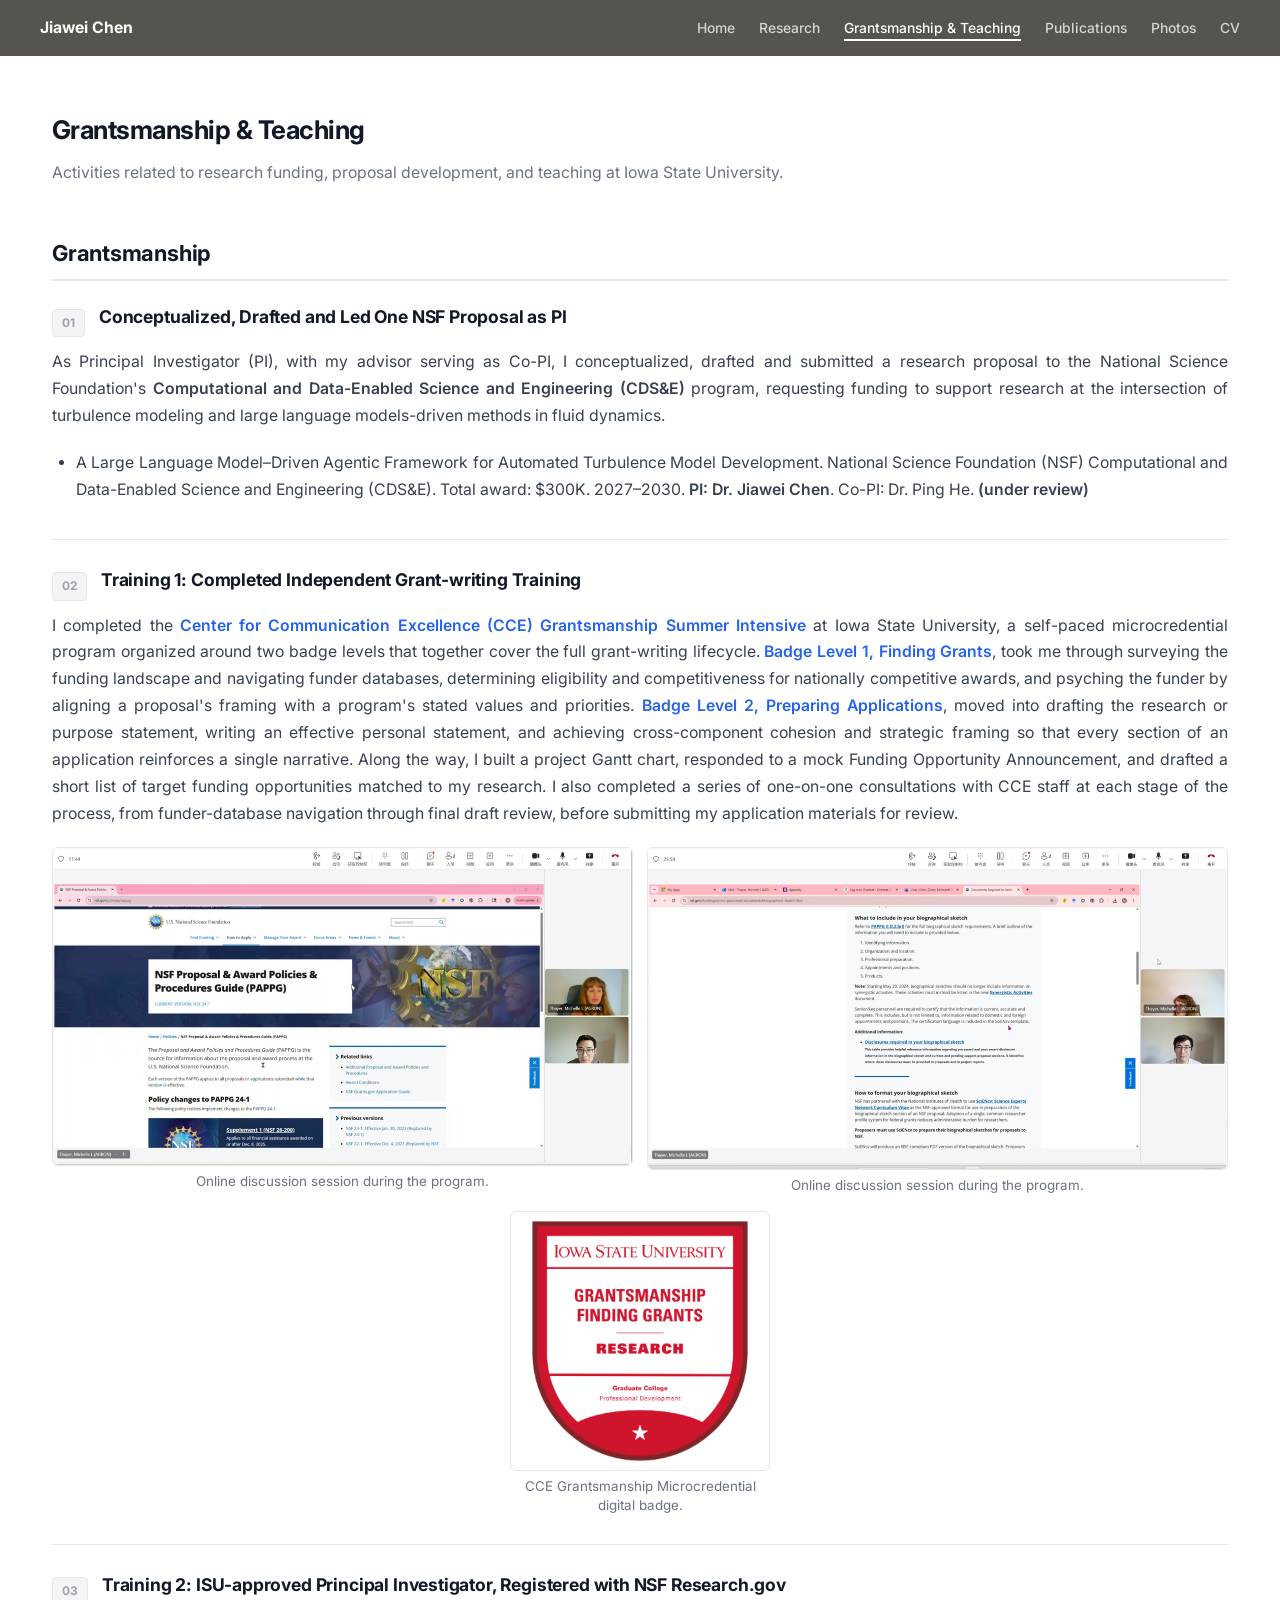
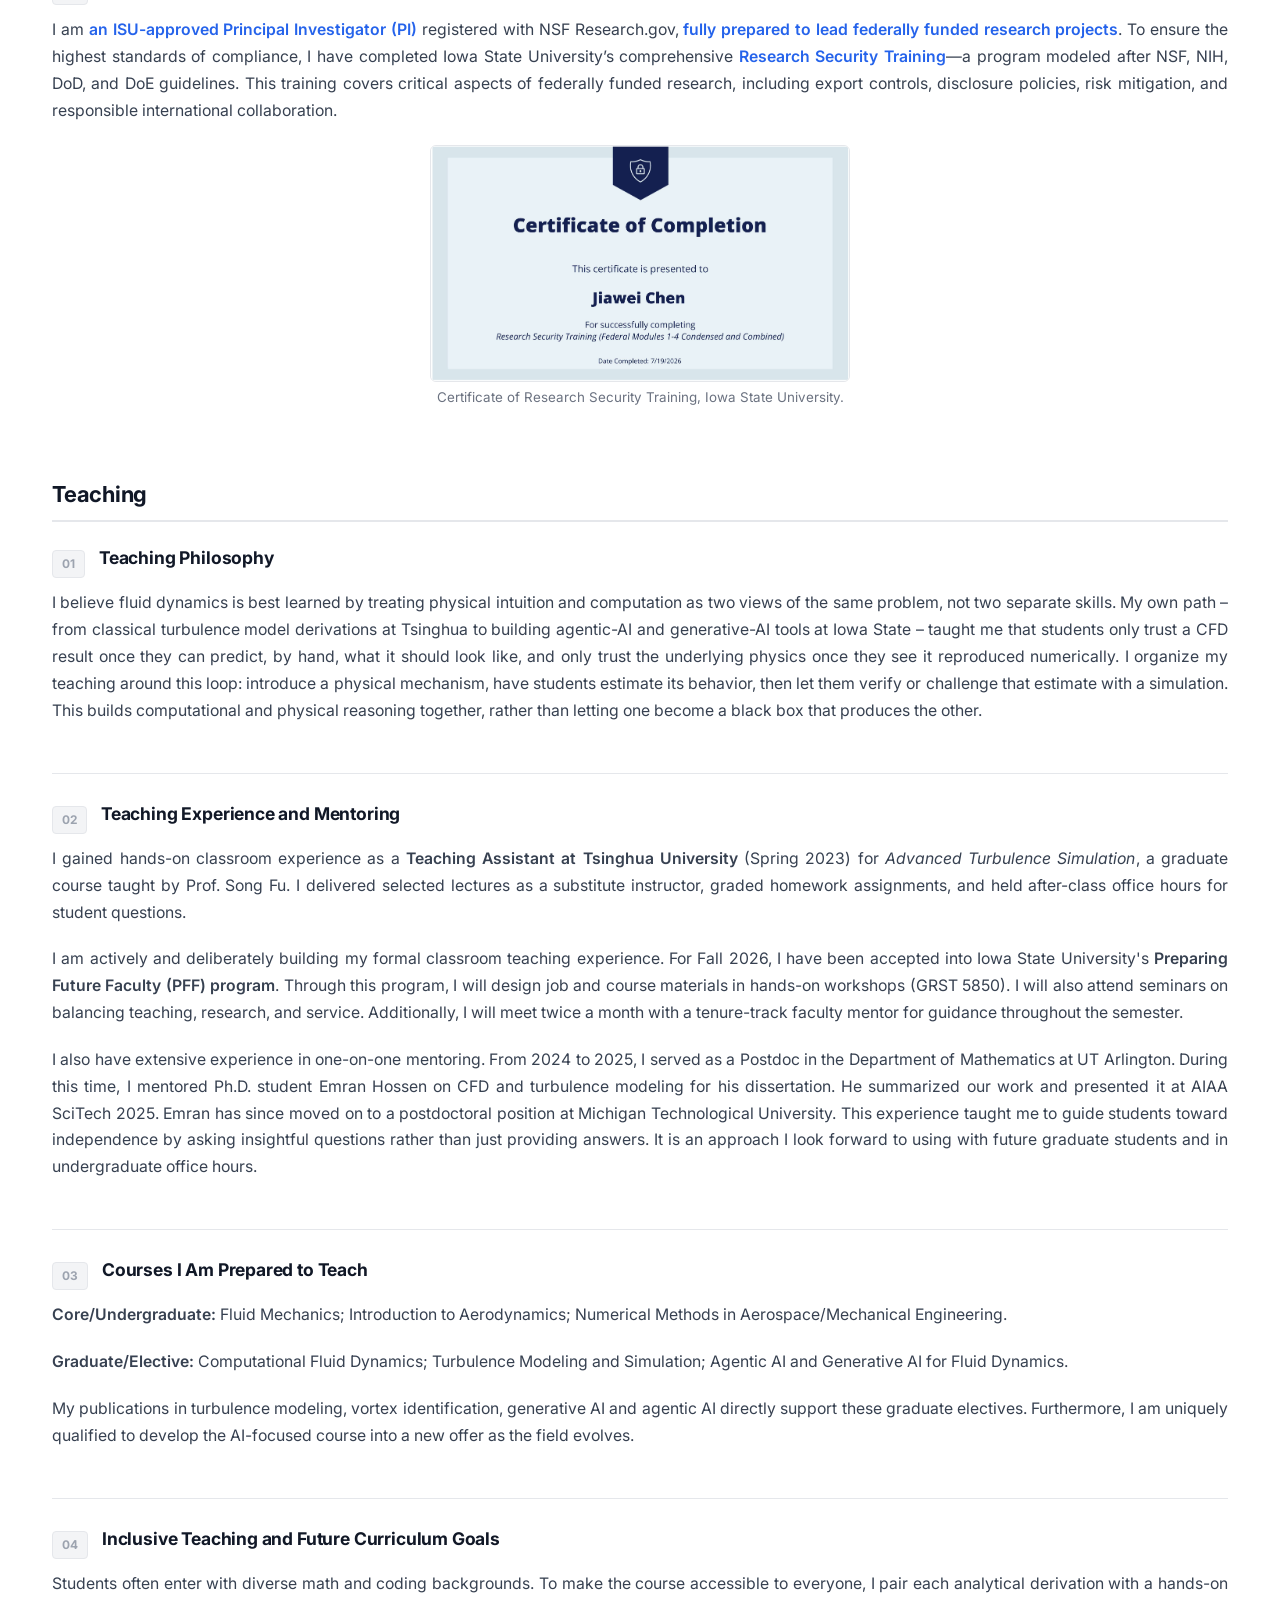
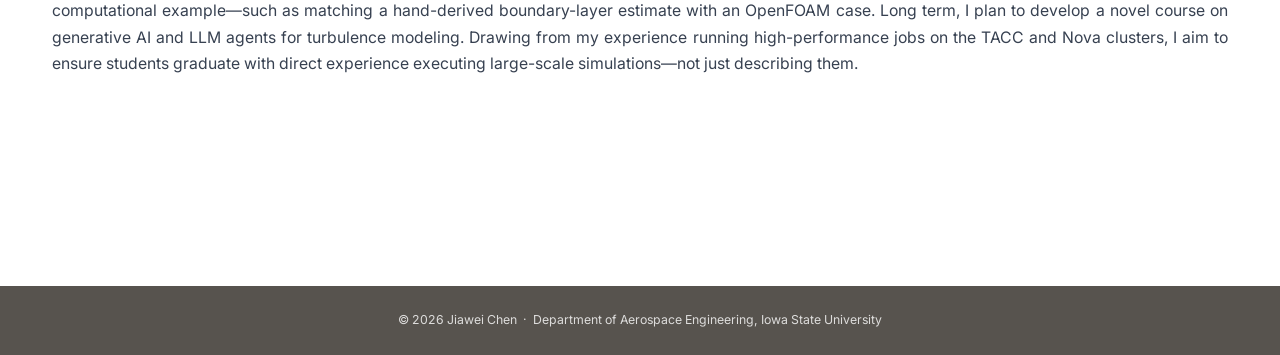
==== commit 470b44ed: "Add files via upload" ====
--- a/grantsmanship.html
+++ b/grantsmanship.html
@@ -1,249 +1,255 @@
-<!DOCTYPE html>
-<html lang="en">
-<head>
-    <meta charset="UTF-8">
-    <meta name="viewport" content="width=device-width, initial-scale=1.0">
-    <title>Grantsmanship &amp; Teaching – Jiawei Chen</title>
-    <meta name="description" content="Grantsmanship and teaching activities by Jiawei Chen at Iowa State University.">
-    <link rel="preconnect" href="https://fonts.googleapis.com">
-    <link rel="preconnect" href="https://fonts.gstatic.com" crossorigin>
-    <link href="https://fonts.googleapis.com/css2?family=Inter:wght@300;400;500;600;700&display=swap" rel="stylesheet">
-    <link rel="stylesheet" href="https://cdnjs.cloudflare.com/ajax/libs/font-awesome/6.5.0/css/all.min.css">
-    <link rel="stylesheet" href="style.css">
-</head>
-<body class="page-dark page-grants">
-
-    <!-- Navigation -->
-    <header>
-        <nav>
-            <a class="nav-brand" href="index.html">Jiawei Chen</a>
-            <ul class="nav-links">
-                <li><a href="index.html">Home</a></li>
-                <li><a href="research.html">Research</a></li>
-                <li><a href="grantsmanship.html" class="active">Grantsmanship &amp; Teaching</a></li>
-                <li><a href="publications.html">Publications</a></li>
-                <li><a href="photos.html">Photos</a></li>
-                <li><a href="CV_Jiawei_Chen.pdf" target="_blank">CV</a></li>
-            </ul>
-        </nav>
-    </header>
-
-    <div class="page-wrapper">
-        <div class="research-container">
-
-            <h1>Grantsmanship &amp; Teaching</h1>
-            <p class="research-intro">
-                Activities related to research funding, proposal development, and teaching at Iowa State University.
-            </p>
-
-            <!-- ============================================================
-                 GRANTSMANSHIP
-                 ============================================================ -->
-            <h2 class="section-title" style="margin-bottom:24px;">Grantsmanship</h2>
-
-            <!-- Item 1 — NSF CDS&E Proposal -->
-            <div class="research-project">
-                <div class="research-project-header">
-                    <span class="research-project-num">01</span>
-                    <h2 class="research-project-title">
-                        Conceptualized, Drafted and Led One NSF Proposal as PI
-                    </h2>
-                </div>
-
-                <p class="research-description">
-                    As Principal Investigator (PI), with my advisor serving as Co-PI, I conceptualized, drafted and submitted a research proposal to the National Science Foundation's <strong>Computational and Data-Enabled Science and Engineering (CDS&amp;E)</strong> program, requesting funding to support research at the intersection of turbulence modeling and large language models-driven methods in fluid dynamics.
-                </p>
-
-                <ul class="research-bullet-list">
-                    <li>
-                        A Large Language Model&ndash;Driven Agentic Framework for Automated Turbulence Model Development.
-                        National Science Foundation (NSF) Computational and Data-Enabled Science and Engineering (CDS&amp;E).
-                        Total award: $300K. 2027&ndash;2030.
-                        <strong>PI: Dr. Jiawei Chen</strong>. Co-PI: Dr. Ping He.
-                        <strong>(under review)</strong>
-                    </li>
-                </ul>
-            </div>
-
-            <!-- Item 2 — CCE Grantsmanship Microcredential -->
-            <div class="research-project">
-                <div class="research-project-header">
-                    <span class="research-project-num">02</span>
-                    <h2 class="research-project-title">
-                        Training 1: Completed Independent Grant-writing Training
-                    </h2>
-                </div>
-
-                <p class="research-description">
-                    I completed the <span class="highlight-blue">Center for Communication Excellence (CCE) Grantsmanship Summer Intensive</span>
-                    at Iowa State University, a self-paced microcredential program organized around two badge
-                    levels that together cover the full grant-writing lifecycle.
-                    <span class="highlight-blue">Badge Level 1, Finding Grants</span>,
-                    took me through surveying the funding landscape and navigating funder databases,
-                    determining eligibility and competitiveness for nationally competitive awards, and
-                    psyching the funder by aligning a proposal's framing with a program's stated values
-                    and priorities. <span class="highlight-blue">Badge Level 2, Preparing Applications</span>,
-                    moved into drafting the research or purpose statement, writing an effective personal statement,
-                    and achieving cross-component cohesion and strategic framing so that every section of an
-                    application reinforces a single narrative. Along the way, I built a project Gantt chart,
-                    responded to a mock Funding Opportunity Announcement, and drafted a short list of target
-                    funding opportunities matched to my research. I also completed a series of one-on-one
-                    consultations with CCE staff at each stage of the process, from funder-database navigation
-                    through final draft review, before submitting my application materials for review.
-                </p>
-
-                <div class="research-figures cols-2">
-                    <div class="research-figure">
-                        <img src="gransmanship/discussion1.png"
-                             alt="Online discussion during the CCE Grantsmanship program"
-                             style="cursor:zoom-in;"
-                             onclick="openLightbox('gransmanship/discussion1.png')">
-                        <p class="fig-caption">Online discussion session during the program.</p>
-                    </div>
-                    <div class="research-figure">
-                        <img src="gransmanship/discussion2.png"
-                             alt="Online discussion during the CCE Grantsmanship program"
-                             style="cursor:zoom-in;"
-                             onclick="openLightbox('gransmanship/discussion2.png')">
-                        <p class="fig-caption">Online discussion session during the program.</p>
-                    </div>
-                </div>
-
-                <div class="research-figure" style="max-width:260px; margin:16px auto 0;">
-                    <img src="gransmanship/Badge2.0.png"
-                         alt="CCE Grantsmanship Microcredential Badge"
-                         style="cursor:zoom-in;"
-                         onclick="openLightbox('gransmanship/Badge2.0.png')">
-                    <p class="fig-caption">CCE Grantsmanship Microcredential digital badge.</p>
-                </div>
-            </div>
-
-            <!-- Item 3 — Research Security Training -->
-            <div class="research-project" style="border-bottom:none; margin-bottom:40px;">
-                <div class="research-project-header">
-                    <span class="research-project-num">03</span>
-                    <h2 class="research-project-title">
-                        Training 2: ISU-approved Principal Investigator, Registered with NSF Research.gov
-                    </h2>
-                </div>
-
-                <p class="research-description">
-                    I am <span class="highlight-blue">an ISU-approved Principal Investigator (PI)</span> registered with NSF Research.gov,
-                    <span class="highlight-blue">fully prepared to lead federally funded research projects</span>. To ensure the highest
-                    standards of compliance, I have completed Iowa State University’s comprehensive
-                    <span class="highlight-blue">Research Security Training</span>—a program modeled after NSF, NIH, DoD, and DoE guidelines.
-                    This training covers critical aspects of federally funded research, including
-                    export controls, disclosure policies, risk mitigation, and responsible international collaboration.
-                </p>
-
-                <div class="research-figure" style="max-width:420px; margin:0 auto;">
-                    <img src="gransmanship/research-security-certificate.png"
-                         alt="Certificate of Research Security Training"
-                         style="cursor:zoom-in;"
-                         onclick="openLightbox('gransmanship/research-security-certificate.png')">
-                    <p class="fig-caption">Certificate of Research Security Training, Iowa State University.</p>
-                </div>
-            </div>
-
-            <!-- ============================================================
-                 TEACHING
-                 ============================================================ -->
-            <h2 class="section-title" style="margin-bottom:24px;">Teaching</h2>
-
-            <!-- Item 1 — Teaching Philosophy -->
-            <div class="research-project">
-                <div class="research-project-header">
-                    <span class="research-project-num">01</span>
-                    <h2 class="research-project-title">
-                        Teaching Philosophy
-                    </h2>
-                </div>
-
-                <p class="research-description">
-                    I believe fluid dynamics is best learned by treating physical intuition and computation as two views of the same problem, not two separate skills. My own path &ndash; from classical turbulence model derivations at Tsinghua to building agentic-AI and generative-AI tools at Iowa State &ndash; taught me that students only trust a CFD result once they can predict, by hand, what it should look like, and only trust the underlying physics once they see it reproduced numerically. I organize my teaching around this loop: introduce a physical mechanism, have students estimate its behavior, then let them verify or challenge that estimate with a simulation. This builds computational and physical reasoning together, rather than letting one become a black box that produces the other.
-                </p>
-            </div>
-
-            <!-- Item 2 — Teaching Experience and Mentoring -->
-            <div class="research-project">
-                <div class="research-project-header">
-                    <span class="research-project-num">02</span>
-                    <h2 class="research-project-title">
-                        Teaching Experience and Mentoring
-                    </h2>
-                </div>
-
-                <p class="research-description">
-                    I am actively and deliberately building my formal classroom teaching experience. For Fall 2026, I have been accepted into Iowa State University's <strong>Preparing Future Faculty (PFF) program</strong>. Through this program, I will design job and course materials in hands-on workshops (GRST 5850). I will also attend seminars on balancing teaching, research, and service. Additionally, I will meet twice a month with a tenure-track faculty mentor for guidance throughout the semester.
-                </p>
-
-                <p class="research-description">
-                    I also have extensive experience in one-on-one mentoring. From 2024 to 2025, I served as a Postdoc in the Department of Mathematics at UT Arlington. During this time, I mentored Ph.D. student Emran Hossen on CFD and turbulence modeling for his dissertation. He summarized our work and presented it at AIAA SciTech 2025. Emran has since moved on to a postdoctoral position at Michigan Technological University. This experience taught me to guide students toward independence by asking insightful questions rather than just providing answers. It is an approach I look forward to using with future graduate students and in undergraduate office hours.
-                </p>
-            </div>
-
-            <!-- Item 3 — Courses I Am Prepared to Teach -->
-            <div class="research-project">
-                <div class="research-project-header">
-                    <span class="research-project-num">03</span>
-                    <h2 class="research-project-title">
-                        Courses I Am Prepared to Teach
-                    </h2>
-                </div>
-
-                <p class="research-description">
-                    <strong>Core/Undergraduate:</strong> Fluid Mechanics; Introduction to Aerodynamics; Numerical Methods in Aerospace/Mechanical Engineering.
-                </p>
-
-                <p class="research-description">
-                    <strong>Graduate/Elective:</strong> Computational Fluid Dynamics; Turbulence Modeling and Simulation; Agentic AI and Generative AI for Fluid Dynamics.
-                </p>
-
-                <p class="research-description">
-                    My publications in turbulence modeling, vortex identification, generative AI and agentic AI directly support these graduate electives. Furthermore, I am uniquely qualified to develop the AI-focused course into a new offer as the field evolves.
-                </p>
-            </div>
-
-            <!-- Item 4 — Inclusive Teaching and Future Curriculum Goals -->
-            <div class="research-project" style="border-bottom:none; margin-bottom:40px;">
-                <div class="research-project-header">
-                    <span class="research-project-num">04</span>
-                    <h2 class="research-project-title">
-                        Inclusive Teaching and Future Curriculum Goals
-                    </h2>
-                </div>
-
-                <p class="research-description">
-                    Students often enter with diverse math and coding backgrounds. To make the course accessible to everyone, I pair each analytical derivation with a hands-on computational example&mdash;such as matching a hand-derived boundary-layer estimate with an OpenFOAM case. Long term, I plan to develop a novel course on generative AI and LLM agents for turbulence modeling. Drawing from my experience running high-performance jobs on the TACC and Nova clusters, I aim to ensure students graduate with direct experience executing large-scale simulations&mdash;not just describing them.
-                </p>
-            </div>
-
-        </div>
-    </div>
-
-    <!-- Lightbox -->
-    <div class="lightbox" id="lightbox" onclick="closeLightbox()">
-        <button class="lightbox-close" onclick="closeLightbox()">&times;</button>
-        <img id="lightbox-img" src="" alt="">
-    </div>
-
-    <footer>
-        <p>&copy; 2026 Jiawei Chen &nbsp;&middot;&nbsp; Department of Aerospace Engineering, Iowa State University</p>
-    </footer>
-
-    <script>
-        function openLightbox(src) {
-            document.getElementById('lightbox-img').src = src;
-            document.getElementById('lightbox').classList.add('active');
-        }
-        function closeLightbox() {
-            document.getElementById('lightbox').classList.remove('active');
-            document.getElementById('lightbox-img').src = '';
-        }
-        document.addEventListener('keydown', function(e) {
-            if (e.key === 'Escape') closeLightbox();
-        });
-    </script>
-
-</body>
-</html>
+<!DOCTYPE html>
+<html lang="en">
+<head>
+    <meta charset="UTF-8">
+    <meta name="viewport" content="width=device-width, initial-scale=1.0">
+    <title>Grantsmanship &amp; Teaching – Jiawei Chen</title>
+    <meta name="description" content="Grantsmanship and teaching activities by Jiawei Chen at Iowa State University.">
+    <link rel="preconnect" href="https://fonts.googleapis.com">
+    <link rel="preconnect" href="https://fonts.gstatic.com" crossorigin>
+    <link href="https://fonts.googleapis.com/css2?family=Inter:wght@300;400;500;600;700&display=swap" rel="stylesheet">
+    <link rel="stylesheet" href="https://cdnjs.cloudflare.com/ajax/libs/font-awesome/6.5.0/css/all.min.css">
+    <link rel="stylesheet" href="style.css">
+</head>
+<body class="page-dark page-grants">
+
+    <!-- Navigation -->
+    <header>
+        <nav>
+            <a class="nav-brand" href="index.html">Jiawei Chen</a>
+            <ul class="nav-links">
+                <li><a href="index.html">Home</a></li>
+                <li><a href="research.html">Research</a></li>
+                <li><a href="grantsmanship.html" class="active">Grantsmanship &amp; Teaching</a></li>
+                <li><a href="publications.html">Publications</a></li>
+                <li><a href="photos.html">Photos</a></li>
+                <li><a href="CV_Jiawei_Chen.pdf" target="_blank">CV</a></li>
+            </ul>
+        </nav>
+    </header>
+
+    <div class="page-wrapper">
+        <div class="research-container">
+
+            <h1>Grantsmanship &amp; Teaching</h1>
+            <p class="research-intro">
+                Activities related to research funding, proposal development, and teaching at Iowa State University.
+            </p>
+
+            <!-- ============================================================
+                 GRANTSMANSHIP
+                 ============================================================ -->
+            <h2 class="section-title" style="margin-bottom:24px;">Grantsmanship</h2>
+
+            <!-- Item 1 — NSF CDS&E Proposal -->
+            <div class="research-project">
+                <div class="research-project-header">
+                    <span class="research-project-num">01</span>
+                    <h2 class="research-project-title">
+                        Conceptualized, Drafted and Led One NSF Proposal as PI
+                    </h2>
+                </div>
+
+                <p class="research-description">
+                    As Principal Investigator (PI), with my advisor serving as Co-PI, I conceptualized, drafted and submitted a research proposal to the National Science Foundation's <strong>Computational and Data-Enabled Science and Engineering (CDS&amp;E)</strong> program, requesting funding to support research at the intersection of turbulence modeling and large language models-driven methods in fluid dynamics.
+                </p>
+
+                <ul class="research-bullet-list">
+                    <li>
+                        A Large Language Model&ndash;Driven Agentic Framework for Automated Turbulence Model Development.
+                        National Science Foundation (NSF) Computational and Data-Enabled Science and Engineering (CDS&amp;E).
+                        Total award: $300K. 2027&ndash;2030.
+                        <strong>PI: Dr. Jiawei Chen</strong>. Co-PI: Dr. Ping He.
+                        <strong>(under review)</strong>
+                    </li>
+                </ul>
+            </div>
+
+            <!-- Item 2 — CCE Grantsmanship Microcredential -->
+            <div class="research-project">
+                <div class="research-project-header">
+                    <span class="research-project-num">02</span>
+                    <h2 class="research-project-title">
+                        Training 1: Completed Independent Grant-writing Training
+                    </h2>
+                </div>
+
+                <p class="research-description">
+                    I completed the <span class="highlight-blue">Center for Communication Excellence (CCE) Grantsmanship Summer Intensive</span>
+                    at Iowa State University, a self-paced microcredential program organized around two badge
+                    levels that together cover the full grant-writing lifecycle.
+                    <span class="highlight-blue">Badge Level 1, Finding Grants</span>,
+                    took me through surveying the funding landscape and navigating funder databases,
+                    determining eligibility and competitiveness for nationally competitive awards, and
+                    psyching the funder by aligning a proposal's framing with a program's stated values
+                    and priorities. <span class="highlight-blue">Badge Level 2, Preparing Applications</span>,
+                    moved into drafting the research or purpose statement, writing an effective personal statement,
+                    and achieving cross-component cohesion and strategic framing so that every section of an
+                    application reinforces a single narrative. Along the way, I built a project Gantt chart,
+                    responded to a mock Funding Opportunity Announcement, and drafted a short list of target
+                    funding opportunities matched to my research. I also completed a series of one-on-one
+                    consultations with CCE staff at each stage of the process, from funder-database navigation
+                    through final draft review, before submitting my application materials for review.
+                </p>
+
+                <div class="research-figures cols-2">
+                    <div class="research-figure">
+                        <img src="gransmanship/discussion1.png"
+                             alt="Online discussion during the CCE Grantsmanship program"
+                             style="cursor:zoom-in;"
+                             onclick="openLightbox('gransmanship/discussion1.png')">
+                        <p class="fig-caption">Online discussion session during the program.</p>
+                    </div>
+                    <div class="research-figure">
+                        <img src="gransmanship/discussion2.png"
+                             alt="Online discussion during the CCE Grantsmanship program"
+                             style="cursor:zoom-in;"
+                             onclick="openLightbox('gransmanship/discussion2.png')">
+                        <p class="fig-caption">Online discussion session during the program.</p>
+                    </div>
+                </div>
+
+                <div class="research-figure" style="max-width:260px; margin:16px auto 0;">
+                    <img src="gransmanship/Badge2.0.png"
+                         alt="CCE Grantsmanship Microcredential Badge"
+                         style="cursor:zoom-in;"
+                         onclick="openLightbox('gransmanship/Badge2.0.png')">
+                    <p class="fig-caption">CCE Grantsmanship Microcredential digital badge.</p>
+                </div>
+            </div>
+
+            <!-- Item 3 — Research Security Training -->
+            <div class="research-project" style="border-bottom:none; margin-bottom:40px;">
+                <div class="research-project-header">
+                    <span class="research-project-num">03</span>
+                    <h2 class="research-project-title">
+                        Training 2: ISU-approved Principal Investigator, Registered with NSF Research.gov
+                    </h2>
+                </div>
+
+                <p class="research-description">
+                    I am <span class="highlight-blue">an ISU-approved Principal Investigator (PI)</span> registered with NSF Research.gov,
+                    <span class="highlight-blue">fully prepared to lead federally funded research projects</span>. To ensure the highest
+                    standards of compliance, I have completed Iowa State University’s comprehensive
+                    <span class="highlight-blue">Research Security Training</span>—a program modeled after NSF, NIH, DoD, and DoE guidelines.
+                    This training covers critical aspects of federally funded research, including
+                    export controls, disclosure policies, risk mitigation, and responsible international collaboration.
+                </p>
+
+                <div class="research-figure" style="max-width:420px; margin:0 auto;">
+                    <img src="gransmanship/research-security-certificate.png"
+                         alt="Certificate of Research Security Training"
+                         style="cursor:zoom-in;"
+                         onclick="openLightbox('gransmanship/research-security-certificate.png')">
+                    <p class="fig-caption">Certificate of Research Security Training, Iowa State University.</p>
+                </div>
+            </div>
+
+            <!-- ============================================================
+                 TEACHING
+                 ============================================================ -->
+            <h2 class="section-title" style="margin-bottom:24px;">Teaching</h2>
+
+            <!-- Item 1 — Teaching Philosophy -->
+            <div class="research-project">
+                <div class="research-project-header">
+                    <span class="research-project-num">01</span>
+                    <h2 class="research-project-title">
+                        Teaching Philosophy
+                    </h2>
+                </div>
+
+                <p class="research-description">
+                    I believe fluid dynamics is best learned by treating physical intuition and computation as two views of the same problem, not two separate skills. My own path &ndash; from classical turbulence model derivations at Tsinghua to building agentic-AI and generative-AI tools at Iowa State &ndash; taught me that students only trust a CFD result once they can predict, by hand, what it should look like, and only trust the underlying physics once they see it reproduced numerically. I organize my teaching around this loop: introduce a physical mechanism, have students estimate its behavior, then let them verify or challenge that estimate with a simulation. This builds computational and physical reasoning together, rather than letting one become a black box that produces the other.
+                </p>
+            </div>
+
+            <!-- Item 2 — Teaching Experience and Mentoring -->
+            <div class="research-project">
+                <div class="research-project-header">
+                    <span class="research-project-num">02</span>
+                    <h2 class="research-project-title">
+                        Teaching Experience and Mentoring
+                    </h2>
+                </div>
+
+                <p class="research-description">
+                    I gained hands-on classroom experience as a <strong>Teaching Assistant at Tsinghua University</strong> (Spring 2023) for
+                    <em>Advanced Turbulence Simulation</em>, a graduate course taught by Prof. Song Fu. I delivered selected lectures as a
+                    substitute instructor, graded homework assignments, and held after-class office hours for student questions.
+                </p>
+
+                <p class="research-description">
+                    I am actively and deliberately building my formal classroom teaching experience. For Fall 2026, I have been accepted into Iowa State University's <strong>Preparing Future Faculty (PFF) program</strong>. Through this program, I will design job and course materials in hands-on workshops (GRST 5850). I will also attend seminars on balancing teaching, research, and service. Additionally, I will meet twice a month with a tenure-track faculty mentor for guidance throughout the semester.
+                </p>
+
+                <p class="research-description">
+                    I also have extensive experience in one-on-one mentoring. From 2024 to 2025, I served as a Postdoc in the Department of Mathematics at UT Arlington. During this time, I mentored Ph.D. student Emran Hossen on CFD and turbulence modeling for his dissertation. He summarized our work and presented it at AIAA SciTech 2025. Emran has since moved on to a postdoctoral position at Michigan Technological University. This experience taught me to guide students toward independence by asking insightful questions rather than just providing answers. It is an approach I look forward to using with future graduate students and in undergraduate office hours.
+                </p>
+            </div>
+
+            <!-- Item 3 — Courses I Am Prepared to Teach -->
+            <div class="research-project">
+                <div class="research-project-header">
+                    <span class="research-project-num">03</span>
+                    <h2 class="research-project-title">
+                        Courses I Am Prepared to Teach
+                    </h2>
+                </div>
+
+                <p class="research-description">
+                    <strong>Core/Undergraduate:</strong> Fluid Mechanics; Introduction to Aerodynamics; Numerical Methods in Aerospace/Mechanical Engineering.
+                </p>
+
+                <p class="research-description">
+                    <strong>Graduate/Elective:</strong> Computational Fluid Dynamics; Turbulence Modeling and Simulation; Agentic AI and Generative AI for Fluid Dynamics.
+                </p>
+
+                <p class="research-description">
+                    My publications in turbulence modeling, vortex identification, generative AI and agentic AI directly support these graduate electives. Furthermore, I am uniquely qualified to develop the AI-focused course into a new offer as the field evolves.
+                </p>
+            </div>
+
+            <!-- Item 4 — Inclusive Teaching and Future Curriculum Goals -->
+            <div class="research-project" style="border-bottom:none; margin-bottom:40px;">
+                <div class="research-project-header">
+                    <span class="research-project-num">04</span>
+                    <h2 class="research-project-title">
+                        Inclusive Teaching and Future Curriculum Goals
+                    </h2>
+                </div>
+
+                <p class="research-description">
+                    Students often enter with diverse math and coding backgrounds. To make the course accessible to everyone, I pair each analytical derivation with a hands-on computational example&mdash;such as matching a hand-derived boundary-layer estimate with an OpenFOAM case. Long term, I plan to develop a novel course on generative AI and LLM agents for turbulence modeling. Drawing from my experience running high-performance jobs on the TACC and Nova clusters, I aim to ensure students graduate with direct experience executing large-scale simulations&mdash;not just describing them.
+                </p>
+            </div>
+
+        </div>
+    </div>
+
+    <!-- Lightbox -->
+    <div class="lightbox" id="lightbox" onclick="closeLightbox()">
+        <button class="lightbox-close" onclick="closeLightbox()">&times;</button>
+        <img id="lightbox-img" src="" alt="">
+    </div>
+
+    <footer>
+        <p>&copy; 2026 Jiawei Chen &nbsp;&middot;&nbsp; Department of Aerospace Engineering, Iowa State University</p>
+    </footer>
+
+    <script>
+        function openLightbox(src) {
+            document.getElementById('lightbox-img').src = src;
+            document.getElementById('lightbox').classList.add('active');
+        }
+        function closeLightbox() {
+            document.getElementById('lightbox').classList.remove('active');
+            document.getElementById('lightbox-img').src = '';
+        }
+        document.addEventListener('keydown', function(e) {
+            if (e.key === 'Escape') closeLightbox();
+        });
+    </script>
+
+</body>
+</html>
--- a/style.css
+++ b/style.css
@@ -239,7 +239,8 @@
 /* Research Interests */
 .interest-tags {
     display: flex;
-    flex-wrap: wrap;
+    flex-direction: column;
+    align-items: flex-start;
     gap: 8px;
 }
 
@@ -853,29 +854,29 @@
 .research-equations .katex {
     font-size: 1.05em;
 }
-
-/* Research page: figures shown at reduced width on desktop, full width on phones */
-@media (max-width: 740px) {
-    .fig-narrow {
-        width: 100% !important;
-    }
-}
-
-/* Grantsmanship & Teaching page: section headings above item titles, tighter item spacing */
-.page-grants .research-container > .section-title {
-    font-size: 22px;
-    margin-top: 8px;
-}
-
-.page-grants .research-project-title {
-    font-size: 17.5px;
-}
-
-.page-grants .research-project {
-    margin-bottom: 28px;
-    padding-bottom: 28px;
-}
-
-.page-grants .research-bullet-list {
-    margin-bottom: 8px;
-}
+
+/* Research page: figures shown at reduced width on desktop, full width on phones */
+@media (max-width: 740px) {
+    .fig-narrow {
+        width: 100% !important;
+    }
+}
+
+/* Grantsmanship & Teaching page: section headings above item titles, tighter item spacing */
+.page-grants .research-container > .section-title {
+    font-size: 22px;
+    margin-top: 8px;
+}
+
+.page-grants .research-project-title {
+    font-size: 17.5px;
+}
+
+.page-grants .research-project {
+    margin-bottom: 28px;
+    padding-bottom: 28px;
+}
+
+.page-grants .research-bullet-list {
+    margin-bottom: 8px;
+}
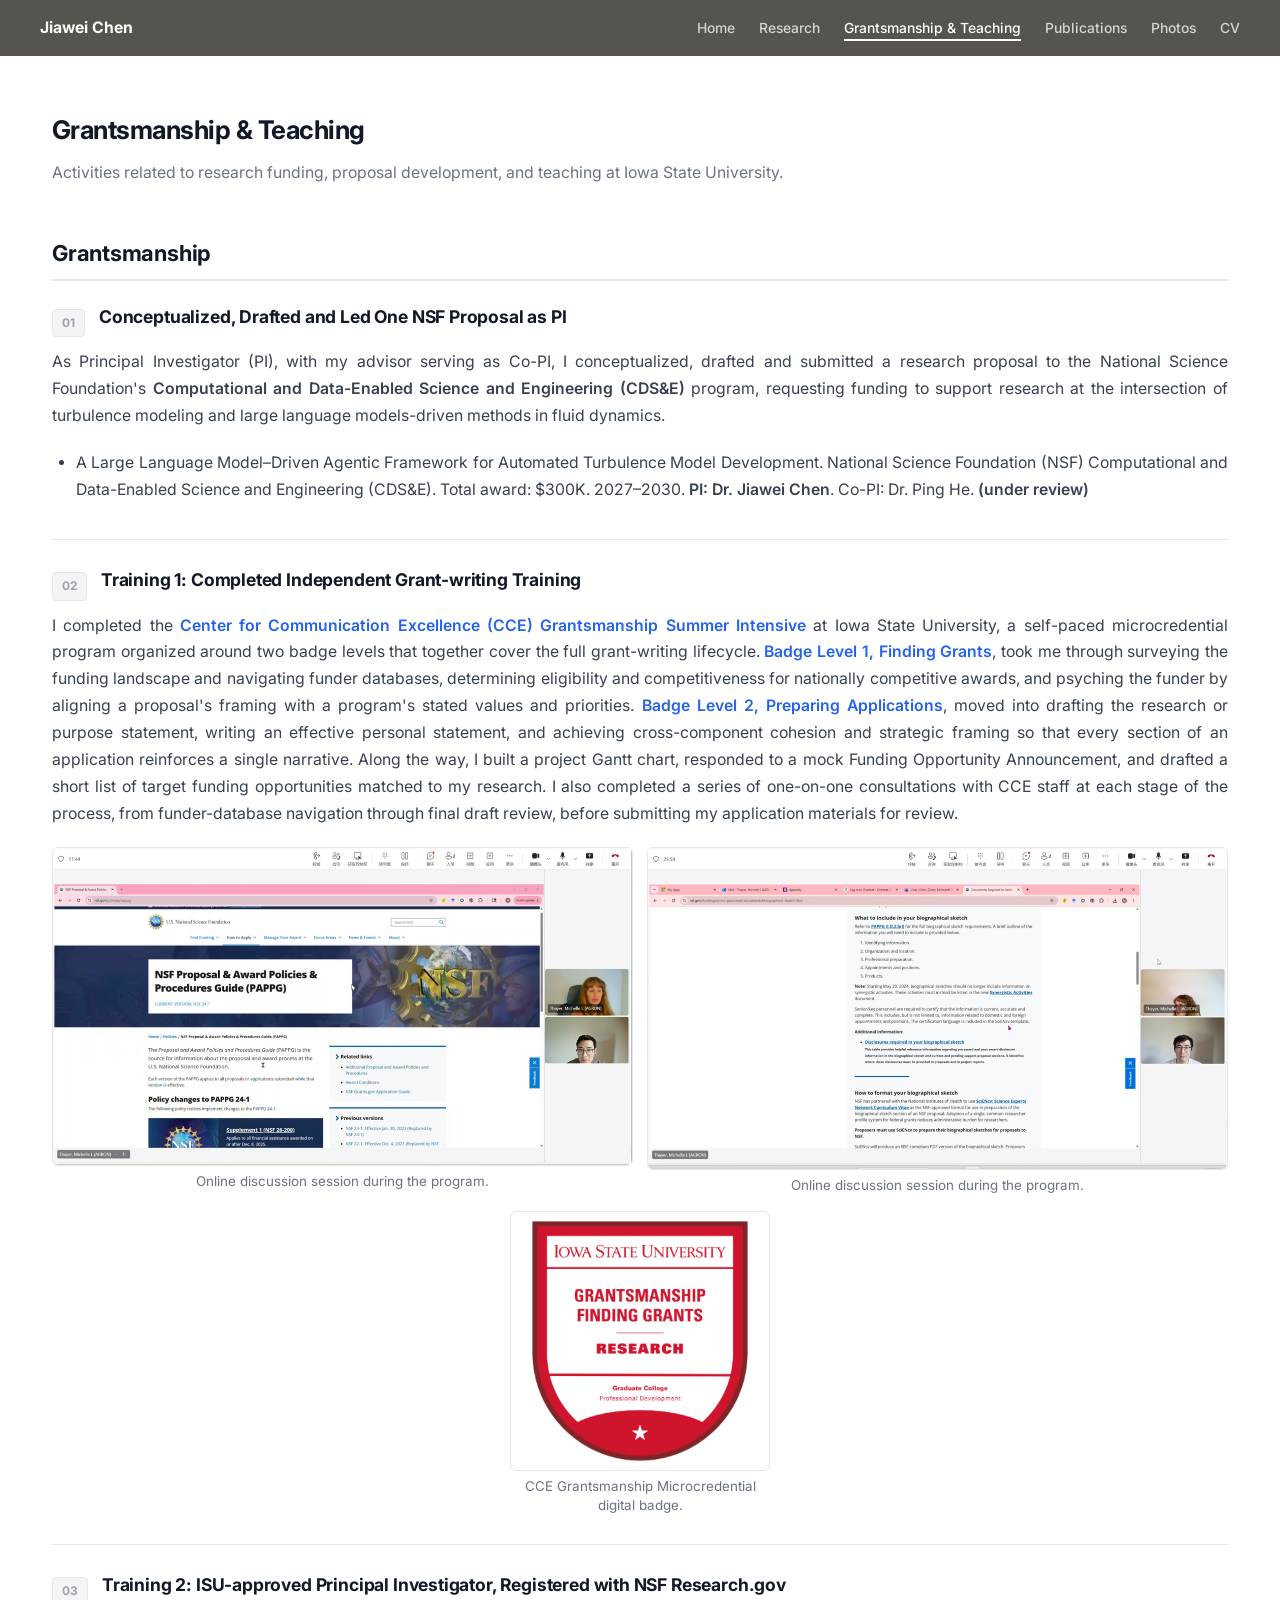
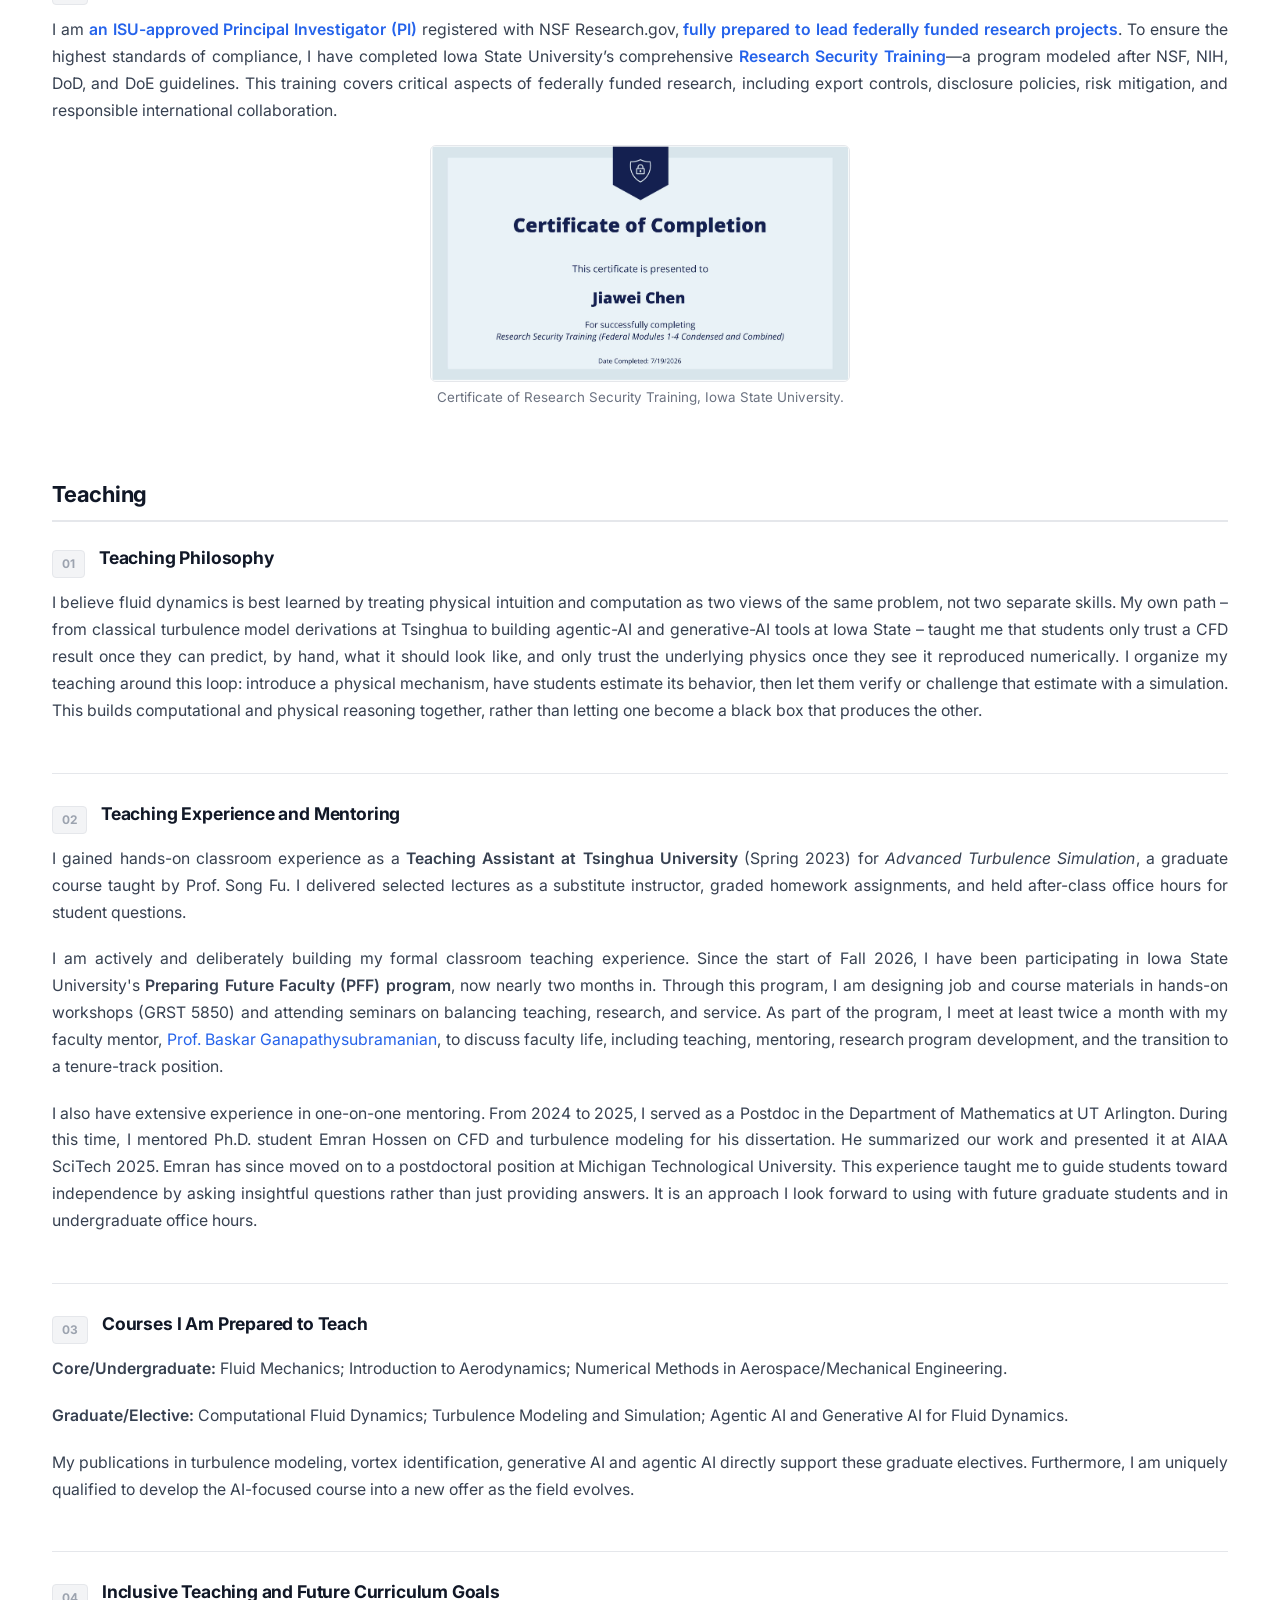
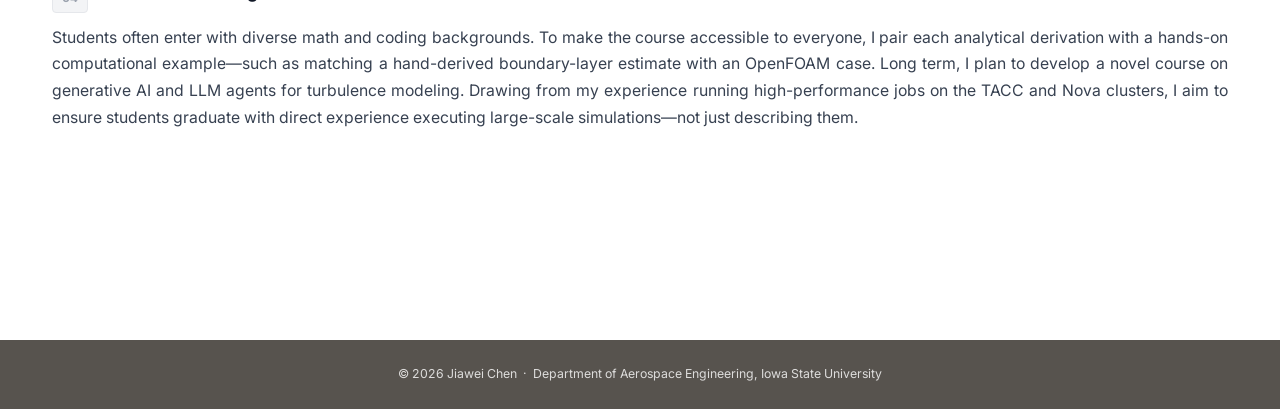
==== commit b83e9ac4: "Add files via upload" ====
--- a/grantsmanship.html
+++ b/grantsmanship.html
@@ -180,7 +180,7 @@
                 </p>
 
                 <p class="research-description">
-                    I am actively and deliberately building my formal classroom teaching experience. For Fall 2026, I have been accepted into Iowa State University's <strong>Preparing Future Faculty (PFF) program</strong>. Through this program, I will design job and course materials in hands-on workshops (GRST 5850). I will also attend seminars on balancing teaching, research, and service. Additionally, I will meet twice a month with a tenure-track faculty mentor for guidance throughout the semester.
+                    I am actively and deliberately building my formal classroom teaching experience. Since the start of Fall 2026, I have been participating in Iowa State University's <strong>Preparing Future Faculty (PFF) program</strong>, now nearly two months in. Through this program, I am designing job and course materials in hands-on workshops (GRST 5850) and attending seminars on balancing teaching, research, and service. As part of the program, I meet at least twice a month with my faculty mentor, <a href="https://www.cs.iastate.edu/people/baskar-ganapathysubramanian" target="_blank">Prof. Baskar Ganapathysubramanian</a>, to discuss faculty life, including teaching, mentoring, research program development, and the transition to a tenure-track position.
                 </p>
 
                 <p class="research-description">
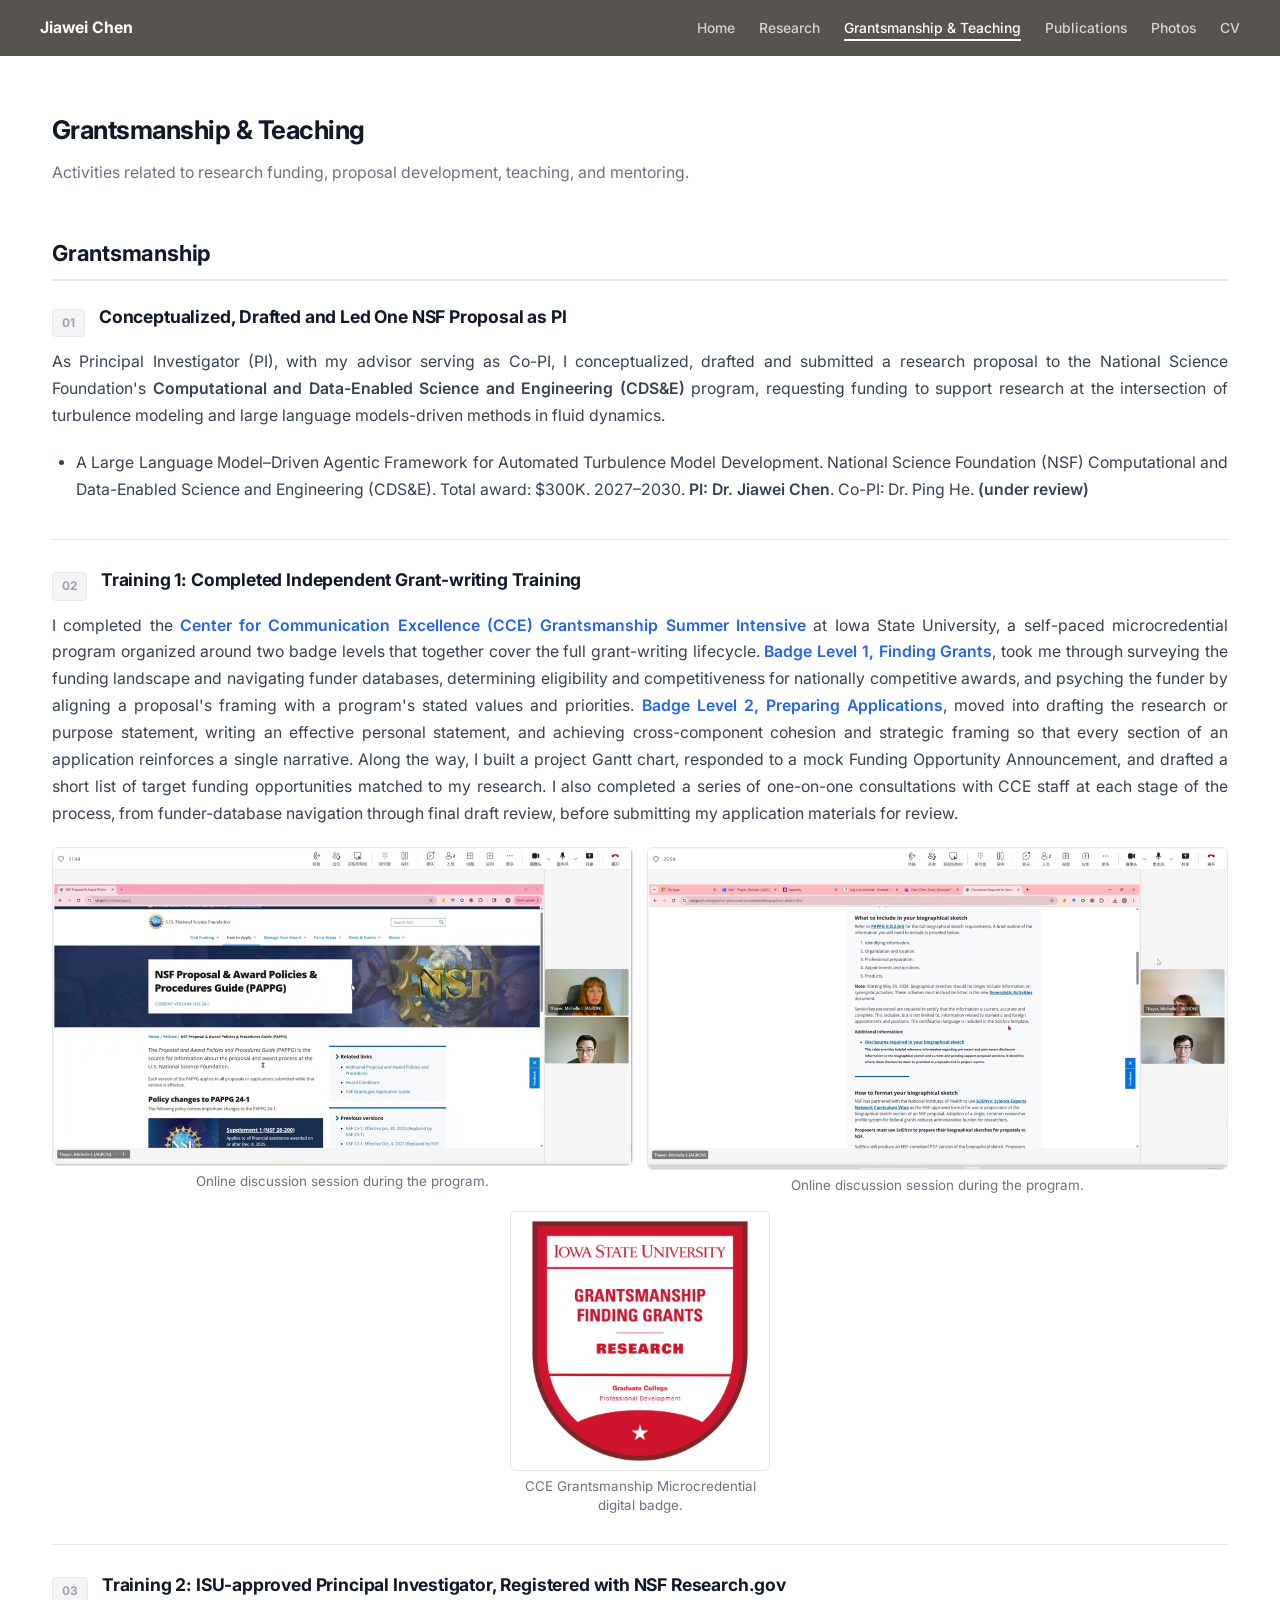
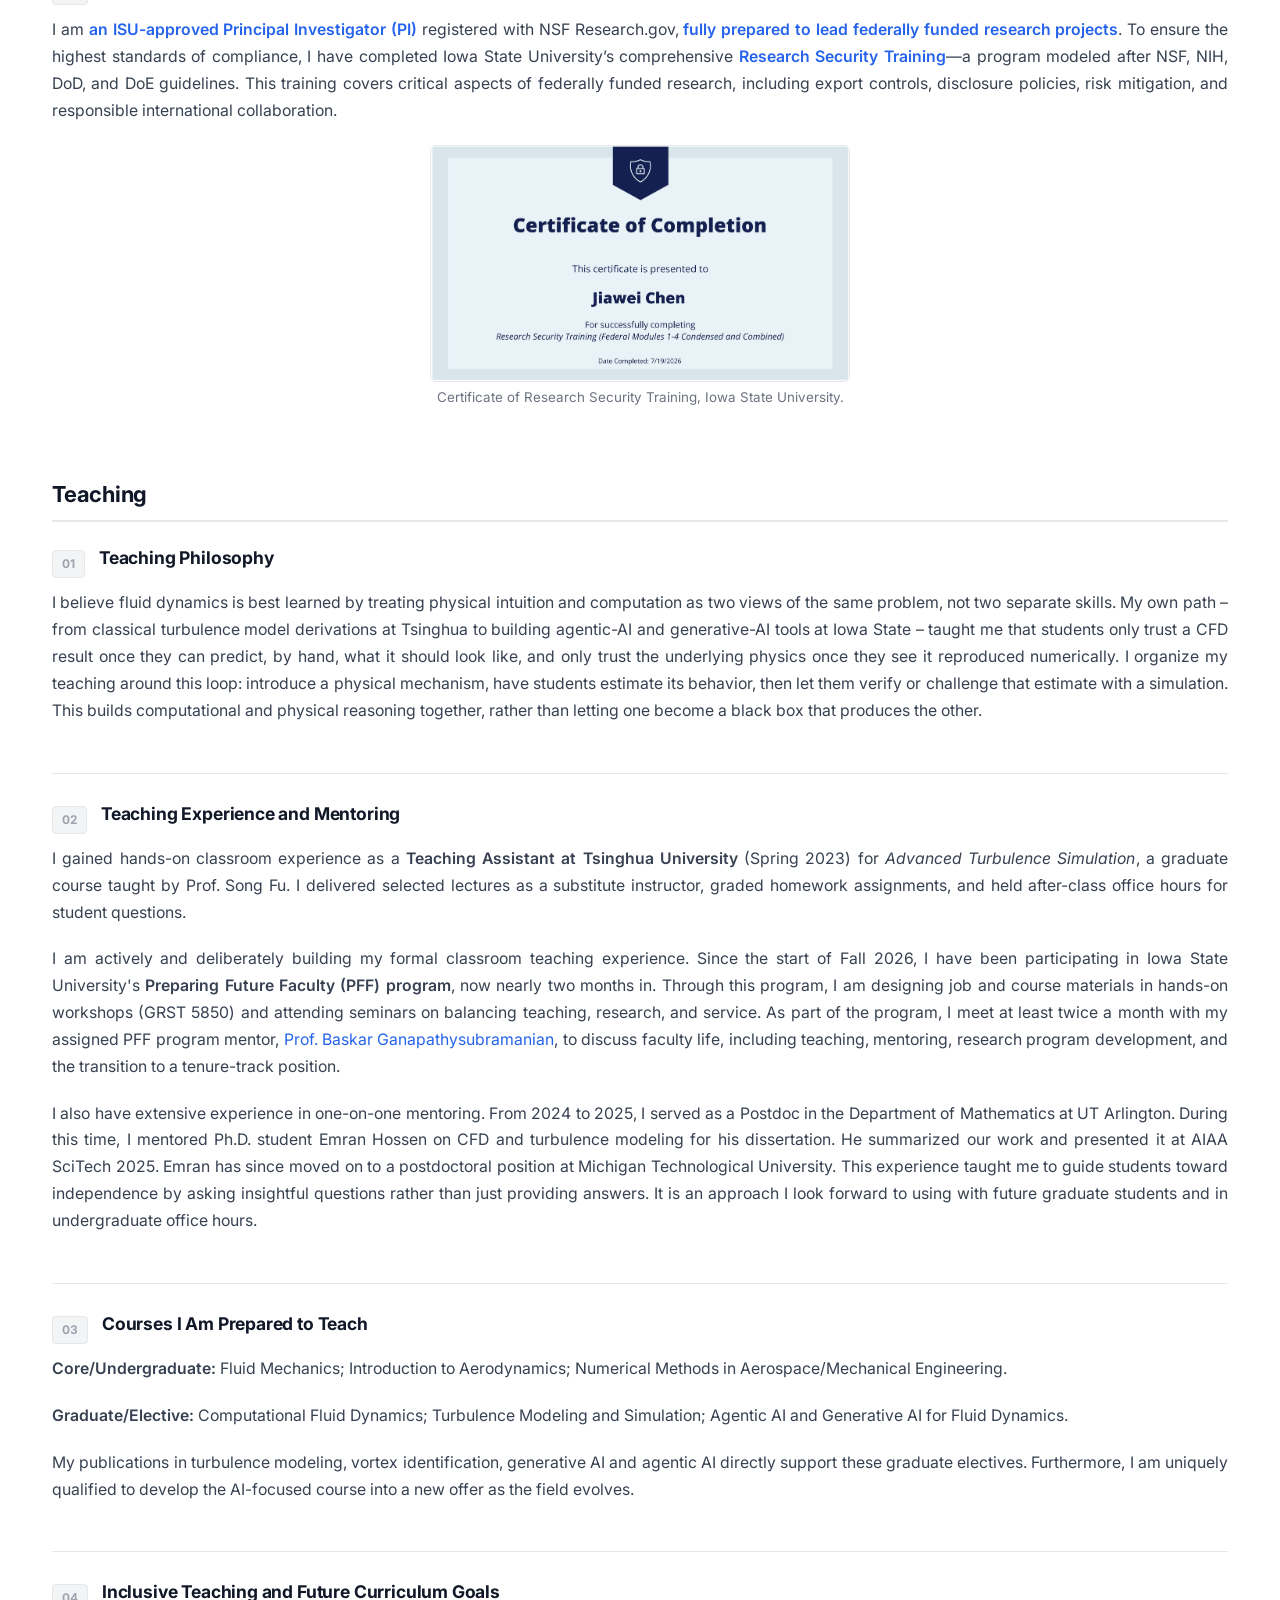
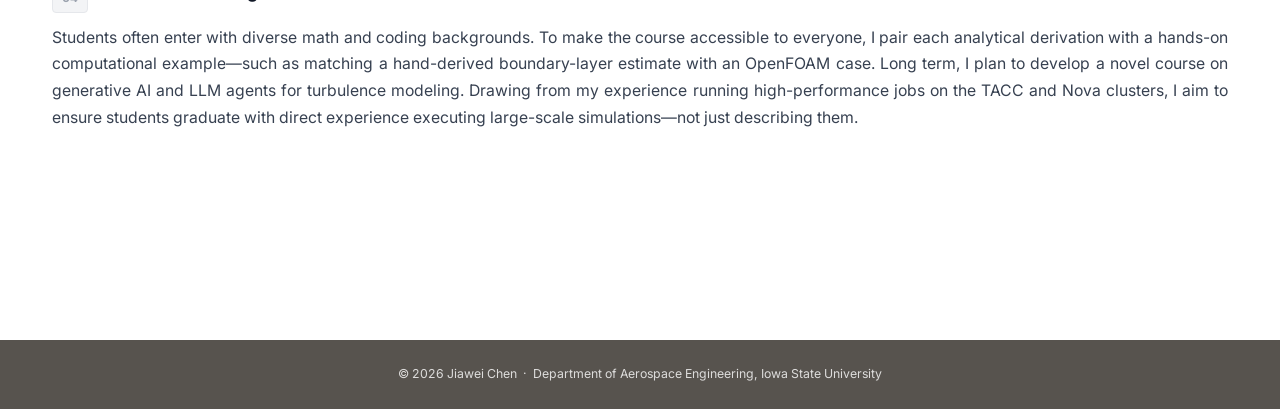
==== commit 41d9ef73: "Add files via upload" ====
--- a/grantsmanship.html
+++ b/grantsmanship.html
@@ -33,7 +33,7 @@
 
             <h1>Grantsmanship &amp; Teaching</h1>
             <p class="research-intro">
-                Activities related to research funding, proposal development, and teaching at Iowa State University.
+                Activities related to research funding, proposal development, teaching, and mentoring.
             </p>
 
             <!-- ============================================================
@@ -180,7 +180,7 @@
                 </p>
 
                 <p class="research-description">
-                    I am actively and deliberately building my formal classroom teaching experience. Since the start of Fall 2026, I have been participating in Iowa State University's <strong>Preparing Future Faculty (PFF) program</strong>, now nearly two months in. Through this program, I am designing job and course materials in hands-on workshops (GRST 5850) and attending seminars on balancing teaching, research, and service. As part of the program, I meet at least twice a month with my faculty mentor, <a href="https://www.cs.iastate.edu/people/baskar-ganapathysubramanian" target="_blank">Prof. Baskar Ganapathysubramanian</a>, to discuss faculty life, including teaching, mentoring, research program development, and the transition to a tenure-track position.
+                    I am actively and deliberately building my formal classroom teaching experience. Since the start of Fall 2026, I have been participating in Iowa State University's <strong>Preparing Future Faculty (PFF) program</strong>, now nearly two months in. Through this program, I am designing job and course materials in hands-on workshops (GRST 5850) and attending seminars on balancing teaching, research, and service. As part of the program, I meet at least twice a month with my assigned PFF program mentor, <a href="https://www.cs.iastate.edu/people/baskar-ganapathysubramanian" target="_blank">Prof. Baskar Ganapathysubramanian</a>, to discuss faculty life, including teaching, mentoring, research program development, and the transition to a tenure-track position.
                 </p>
 
                 <p class="research-description">
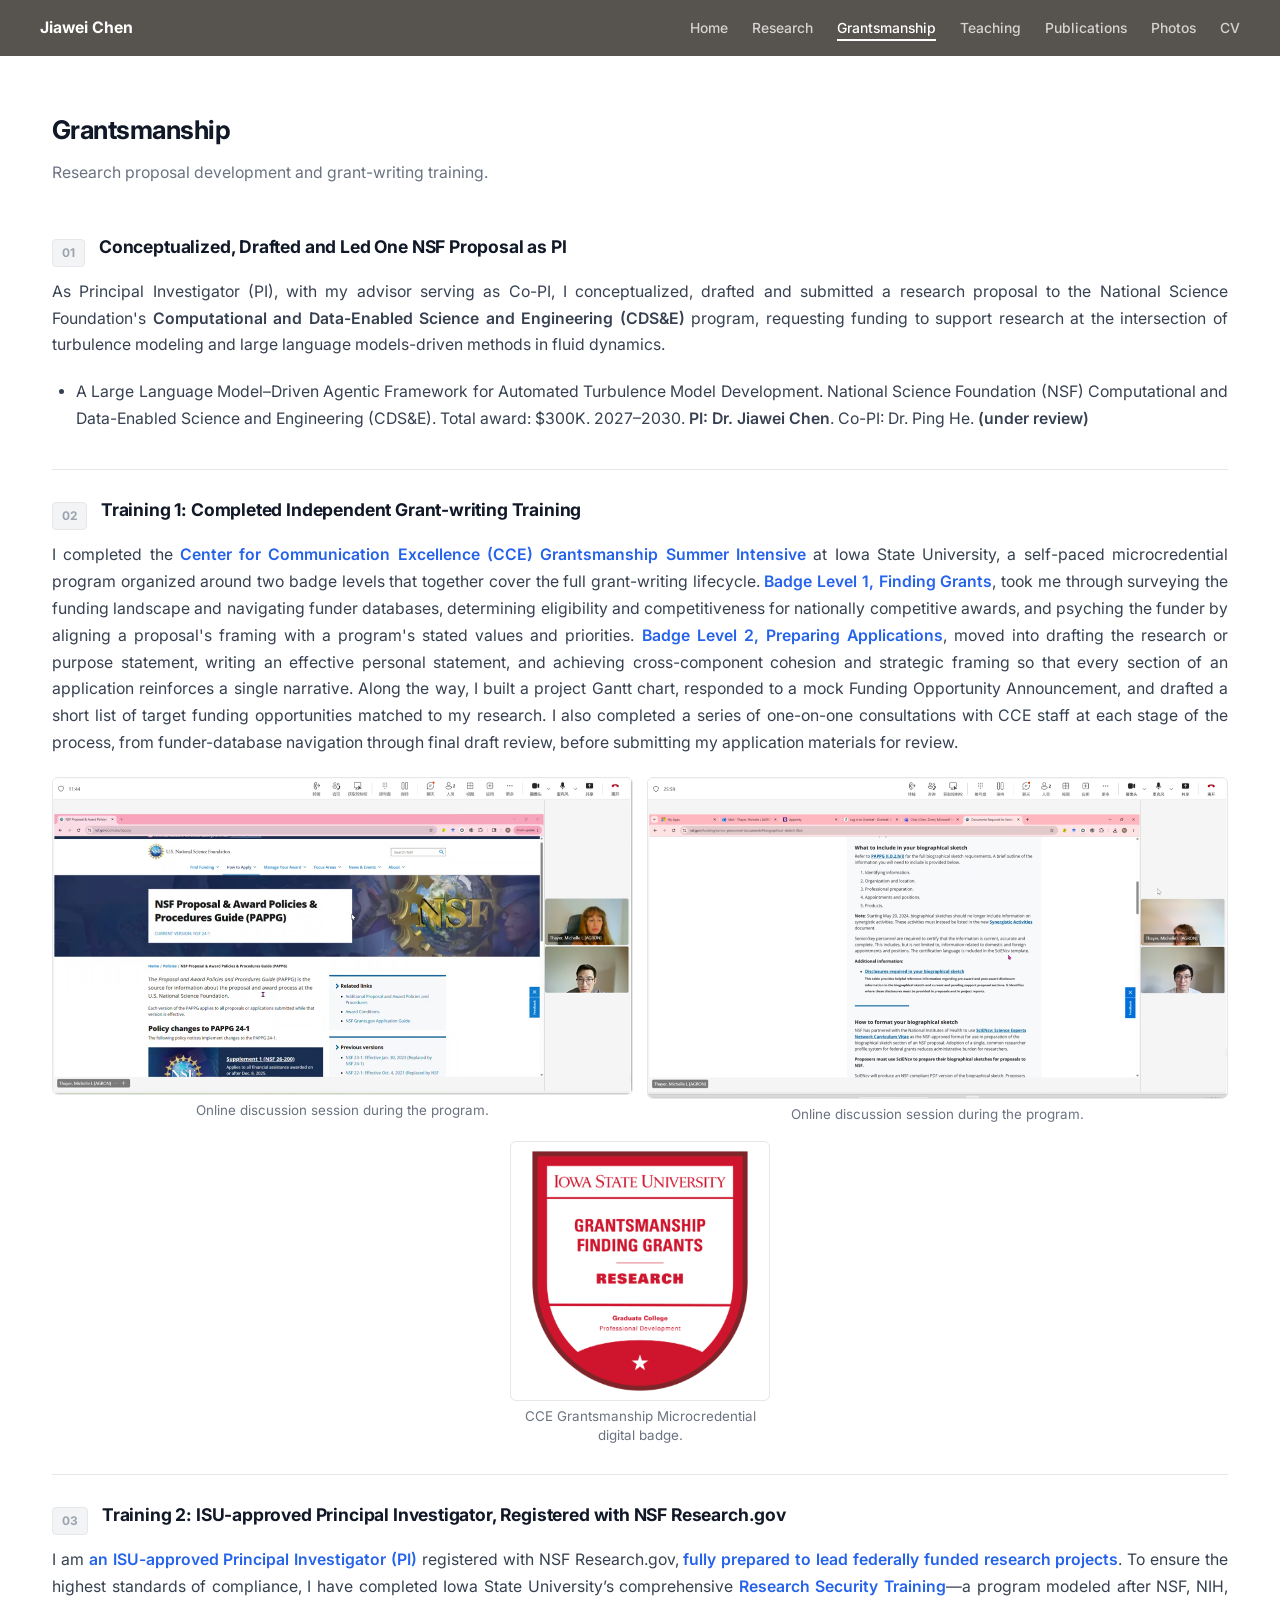
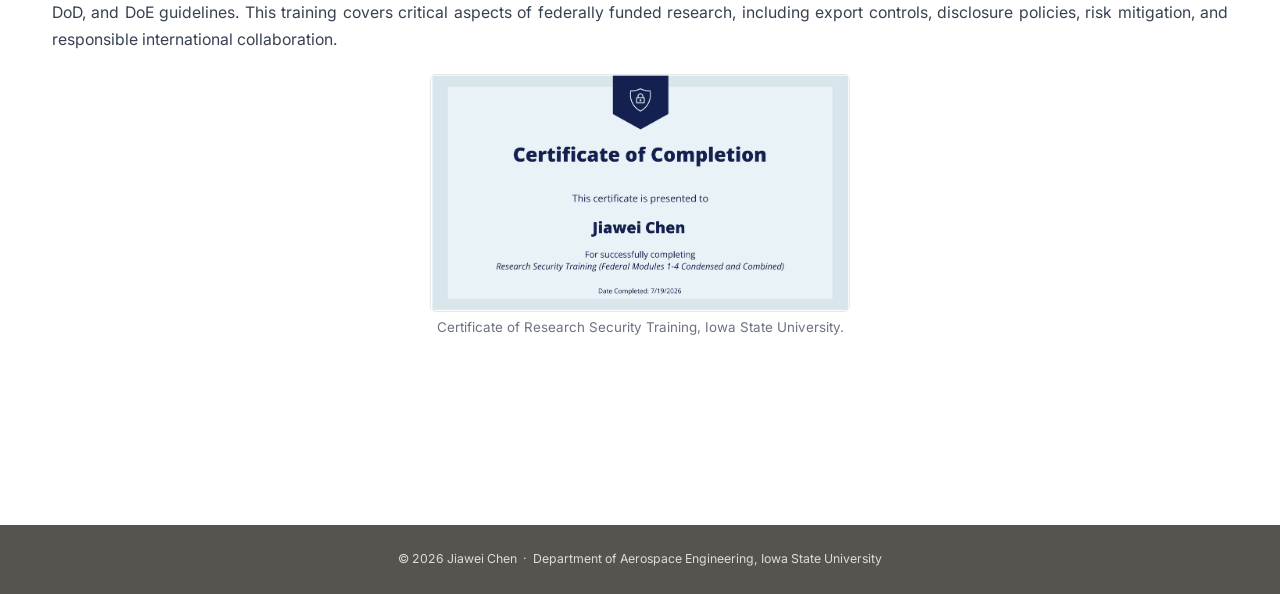
==== commit a54260d5: "Add files via upload" ====
--- a/grantsmanship.html
+++ b/grantsmanship.html
@@ -1,255 +1,175 @@
-<!DOCTYPE html>
-<html lang="en">
-<head>
-    <meta charset="UTF-8">
-    <meta name="viewport" content="width=device-width, initial-scale=1.0">
-    <title>Grantsmanship &amp; Teaching – Jiawei Chen</title>
-    <meta name="description" content="Grantsmanship and teaching activities by Jiawei Chen at Iowa State University.">
-    <link rel="preconnect" href="https://fonts.googleapis.com">
-    <link rel="preconnect" href="https://fonts.gstatic.com" crossorigin>
-    <link href="https://fonts.googleapis.com/css2?family=Inter:wght@300;400;500;600;700&display=swap" rel="stylesheet">
-    <link rel="stylesheet" href="https://cdnjs.cloudflare.com/ajax/libs/font-awesome/6.5.0/css/all.min.css">
-    <link rel="stylesheet" href="style.css">
-</head>
-<body class="page-dark page-grants">
-
-    <!-- Navigation -->
-    <header>
-        <nav>
-            <a class="nav-brand" href="index.html">Jiawei Chen</a>
-            <ul class="nav-links">
-                <li><a href="index.html">Home</a></li>
-                <li><a href="research.html">Research</a></li>
-                <li><a href="grantsmanship.html" class="active">Grantsmanship &amp; Teaching</a></li>
-                <li><a href="publications.html">Publications</a></li>
-                <li><a href="photos.html">Photos</a></li>
-                <li><a href="CV_Jiawei_Chen.pdf" target="_blank">CV</a></li>
-            </ul>
-        </nav>
-    </header>
-
-    <div class="page-wrapper">
-        <div class="research-container">
-
-            <h1>Grantsmanship &amp; Teaching</h1>
-            <p class="research-intro">
-                Activities related to research funding, proposal development, teaching, and mentoring.
-            </p>
-
-            <!-- ============================================================
-                 GRANTSMANSHIP
-                 ============================================================ -->
-            <h2 class="section-title" style="margin-bottom:24px;">Grantsmanship</h2>
-
-            <!-- Item 1 — NSF CDS&E Proposal -->
-            <div class="research-project">
-                <div class="research-project-header">
-                    <span class="research-project-num">01</span>
-                    <h2 class="research-project-title">
-                        Conceptualized, Drafted and Led One NSF Proposal as PI
-                    </h2>
-                </div>
-
-                <p class="research-description">
-                    As Principal Investigator (PI), with my advisor serving as Co-PI, I conceptualized, drafted and submitted a research proposal to the National Science Foundation's <strong>Computational and Data-Enabled Science and Engineering (CDS&amp;E)</strong> program, requesting funding to support research at the intersection of turbulence modeling and large language models-driven methods in fluid dynamics.
-                </p>
-
-                <ul class="research-bullet-list">
-                    <li>
-                        A Large Language Model&ndash;Driven Agentic Framework for Automated Turbulence Model Development.
-                        National Science Foundation (NSF) Computational and Data-Enabled Science and Engineering (CDS&amp;E).
-                        Total award: $300K. 2027&ndash;2030.
-                        <strong>PI: Dr. Jiawei Chen</strong>. Co-PI: Dr. Ping He.
-                        <strong>(under review)</strong>
-                    </li>
-                </ul>
-            </div>
-
-            <!-- Item 2 — CCE Grantsmanship Microcredential -->
-            <div class="research-project">
-                <div class="research-project-header">
-                    <span class="research-project-num">02</span>
-                    <h2 class="research-project-title">
-                        Training 1: Completed Independent Grant-writing Training
-                    </h2>
-                </div>
-
-                <p class="research-description">
-                    I completed the <span class="highlight-blue">Center for Communication Excellence (CCE) Grantsmanship Summer Intensive</span>
-                    at Iowa State University, a self-paced microcredential program organized around two badge
-                    levels that together cover the full grant-writing lifecycle.
-                    <span class="highlight-blue">Badge Level 1, Finding Grants</span>,
-                    took me through surveying the funding landscape and navigating funder databases,
-                    determining eligibility and competitiveness for nationally competitive awards, and
-                    psyching the funder by aligning a proposal's framing with a program's stated values
-                    and priorities. <span class="highlight-blue">Badge Level 2, Preparing Applications</span>,
-                    moved into drafting the research or purpose statement, writing an effective personal statement,
-                    and achieving cross-component cohesion and strategic framing so that every section of an
-                    application reinforces a single narrative. Along the way, I built a project Gantt chart,
-                    responded to a mock Funding Opportunity Announcement, and drafted a short list of target
-                    funding opportunities matched to my research. I also completed a series of one-on-one
-                    consultations with CCE staff at each stage of the process, from funder-database navigation
-                    through final draft review, before submitting my application materials for review.
-                </p>
-
-                <div class="research-figures cols-2">
-                    <div class="research-figure">
-                        <img src="gransmanship/discussion1.png"
-                             alt="Online discussion during the CCE Grantsmanship program"
-                             style="cursor:zoom-in;"
-                             onclick="openLightbox('gransmanship/discussion1.png')">
-                        <p class="fig-caption">Online discussion session during the program.</p>
-                    </div>
-                    <div class="research-figure">
-                        <img src="gransmanship/discussion2.png"
-                             alt="Online discussion during the CCE Grantsmanship program"
-                             style="cursor:zoom-in;"
-                             onclick="openLightbox('gransmanship/discussion2.png')">
-                        <p class="fig-caption">Online discussion session during the program.</p>
-                    </div>
-                </div>
-
-                <div class="research-figure" style="max-width:260px; margin:16px auto 0;">
-                    <img src="gransmanship/Badge2.0.png"
-                         alt="CCE Grantsmanship Microcredential Badge"
-                         style="cursor:zoom-in;"
-                         onclick="openLightbox('gransmanship/Badge2.0.png')">
-                    <p class="fig-caption">CCE Grantsmanship Microcredential digital badge.</p>
-                </div>
-            </div>
-
-            <!-- Item 3 — Research Security Training -->
-            <div class="research-project" style="border-bottom:none; margin-bottom:40px;">
-                <div class="research-project-header">
-                    <span class="research-project-num">03</span>
-                    <h2 class="research-project-title">
-                        Training 2: ISU-approved Principal Investigator, Registered with NSF Research.gov
-                    </h2>
-                </div>
-
-                <p class="research-description">
-                    I am <span class="highlight-blue">an ISU-approved Principal Investigator (PI)</span> registered with NSF Research.gov,
-                    <span class="highlight-blue">fully prepared to lead federally funded research projects</span>. To ensure the highest
-                    standards of compliance, I have completed Iowa State University’s comprehensive
-                    <span class="highlight-blue">Research Security Training</span>—a program modeled after NSF, NIH, DoD, and DoE guidelines.
-                    This training covers critical aspects of federally funded research, including
-                    export controls, disclosure policies, risk mitigation, and responsible international collaboration.
-                </p>
-
-                <div class="research-figure" style="max-width:420px; margin:0 auto;">
-                    <img src="gransmanship/research-security-certificate.png"
-                         alt="Certificate of Research Security Training"
-                         style="cursor:zoom-in;"
-                         onclick="openLightbox('gransmanship/research-security-certificate.png')">
-                    <p class="fig-caption">Certificate of Research Security Training, Iowa State University.</p>
-                </div>
-            </div>
-
-            <!-- ============================================================
-                 TEACHING
-                 ============================================================ -->
-            <h2 class="section-title" style="margin-bottom:24px;">Teaching</h2>
-
-            <!-- Item 1 — Teaching Philosophy -->
-            <div class="research-project">
-                <div class="research-project-header">
-                    <span class="research-project-num">01</span>
-                    <h2 class="research-project-title">
-                        Teaching Philosophy
-                    </h2>
-                </div>
-
-                <p class="research-description">
-                    I believe fluid dynamics is best learned by treating physical intuition and computation as two views of the same problem, not two separate skills. My own path &ndash; from classical turbulence model derivations at Tsinghua to building agentic-AI and generative-AI tools at Iowa State &ndash; taught me that students only trust a CFD result once they can predict, by hand, what it should look like, and only trust the underlying physics once they see it reproduced numerically. I organize my teaching around this loop: introduce a physical mechanism, have students estimate its behavior, then let them verify or challenge that estimate with a simulation. This builds computational and physical reasoning together, rather than letting one become a black box that produces the other.
-                </p>
-            </div>
-
-            <!-- Item 2 — Teaching Experience and Mentoring -->
-            <div class="research-project">
-                <div class="research-project-header">
-                    <span class="research-project-num">02</span>
-                    <h2 class="research-project-title">
-                        Teaching Experience and Mentoring
-                    </h2>
-                </div>
-
-                <p class="research-description">
-                    I gained hands-on classroom experience as a <strong>Teaching Assistant at Tsinghua University</strong> (Spring 2023) for
-                    <em>Advanced Turbulence Simulation</em>, a graduate course taught by Prof. Song Fu. I delivered selected lectures as a
-                    substitute instructor, graded homework assignments, and held after-class office hours for student questions.
-                </p>
-
-                <p class="research-description">
-                    I am actively and deliberately building my formal classroom teaching experience. Since the start of Fall 2026, I have been participating in Iowa State University's <strong>Preparing Future Faculty (PFF) program</strong>, now nearly two months in. Through this program, I am designing job and course materials in hands-on workshops (GRST 5850) and attending seminars on balancing teaching, research, and service. As part of the program, I meet at least twice a month with my assigned PFF program mentor, <a href="https://www.cs.iastate.edu/people/baskar-ganapathysubramanian" target="_blank">Prof. Baskar Ganapathysubramanian</a>, to discuss faculty life, including teaching, mentoring, research program development, and the transition to a tenure-track position.
-                </p>
-
-                <p class="research-description">
-                    I also have extensive experience in one-on-one mentoring. From 2024 to 2025, I served as a Postdoc in the Department of Mathematics at UT Arlington. During this time, I mentored Ph.D. student Emran Hossen on CFD and turbulence modeling for his dissertation. He summarized our work and presented it at AIAA SciTech 2025. Emran has since moved on to a postdoctoral position at Michigan Technological University. This experience taught me to guide students toward independence by asking insightful questions rather than just providing answers. It is an approach I look forward to using with future graduate students and in undergraduate office hours.
-                </p>
-            </div>
-
-            <!-- Item 3 — Courses I Am Prepared to Teach -->
-            <div class="research-project">
-                <div class="research-project-header">
-                    <span class="research-project-num">03</span>
-                    <h2 class="research-project-title">
-                        Courses I Am Prepared to Teach
-                    </h2>
-                </div>
-
-                <p class="research-description">
-                    <strong>Core/Undergraduate:</strong> Fluid Mechanics; Introduction to Aerodynamics; Numerical Methods in Aerospace/Mechanical Engineering.
-                </p>
-
-                <p class="research-description">
-                    <strong>Graduate/Elective:</strong> Computational Fluid Dynamics; Turbulence Modeling and Simulation; Agentic AI and Generative AI for Fluid Dynamics.
-                </p>
-
-                <p class="research-description">
-                    My publications in turbulence modeling, vortex identification, generative AI and agentic AI directly support these graduate electives. Furthermore, I am uniquely qualified to develop the AI-focused course into a new offer as the field evolves.
-                </p>
-            </div>
-
-            <!-- Item 4 — Inclusive Teaching and Future Curriculum Goals -->
-            <div class="research-project" style="border-bottom:none; margin-bottom:40px;">
-                <div class="research-project-header">
-                    <span class="research-project-num">04</span>
-                    <h2 class="research-project-title">
-                        Inclusive Teaching and Future Curriculum Goals
-                    </h2>
-                </div>
-
-                <p class="research-description">
-                    Students often enter with diverse math and coding backgrounds. To make the course accessible to everyone, I pair each analytical derivation with a hands-on computational example&mdash;such as matching a hand-derived boundary-layer estimate with an OpenFOAM case. Long term, I plan to develop a novel course on generative AI and LLM agents for turbulence modeling. Drawing from my experience running high-performance jobs on the TACC and Nova clusters, I aim to ensure students graduate with direct experience executing large-scale simulations&mdash;not just describing them.
-                </p>
-            </div>
-
-        </div>
-    </div>
-
-    <!-- Lightbox -->
-    <div class="lightbox" id="lightbox" onclick="closeLightbox()">
-        <button class="lightbox-close" onclick="closeLightbox()">&times;</button>
-        <img id="lightbox-img" src="" alt="">
-    </div>
-
-    <footer>
-        <p>&copy; 2026 Jiawei Chen &nbsp;&middot;&nbsp; Department of Aerospace Engineering, Iowa State University</p>
-    </footer>
-
-    <script>
-        function openLightbox(src) {
-            document.getElementById('lightbox-img').src = src;
-            document.getElementById('lightbox').classList.add('active');
-        }
-        function closeLightbox() {
-            document.getElementById('lightbox').classList.remove('active');
-            document.getElementById('lightbox-img').src = '';
-        }
-        document.addEventListener('keydown', function(e) {
-            if (e.key === 'Escape') closeLightbox();
-        });
-    </script>
-
-</body>
-</html>
+<!DOCTYPE html>
+<html lang="en">
+<head>
+    <meta charset="UTF-8">
+    <meta name="viewport" content="width=device-width, initial-scale=1.0">
+    <title>Grantsmanship – Jiawei Chen</title>
+    <meta name="description" content="Grantsmanship and teaching activities by Jiawei Chen at Iowa State University.">
+    <link rel="preconnect" href="https://fonts.googleapis.com">
+    <link rel="preconnect" href="https://fonts.gstatic.com" crossorigin>
+    <link href="https://fonts.googleapis.com/css2?family=Inter:wght@300;400;500;600;700&display=swap" rel="stylesheet">
+    <link rel="stylesheet" href="https://cdnjs.cloudflare.com/ajax/libs/font-awesome/6.5.0/css/all.min.css">
+    <link rel="stylesheet" href="style.css">
+</head>
+<body class="page-dark page-grants">
+
+    <!-- Navigation -->
+    <header>
+        <nav>
+            <a class="nav-brand" href="index.html">Jiawei Chen</a>
+            <ul class="nav-links">
+                <li><a href="index.html">Home</a></li>
+                <li><a href="research.html">Research</a></li>
+                <li><a href="grantsmanship.html" class="active">Grantsmanship</a></li>
+                <li><a href="teaching.html">Teaching</a></li>
+                <li><a href="publications.html">Publications</a></li>
+                <li><a href="photos.html">Photos</a></li>
+                <li><a href="CV_Jiawei_Chen.pdf" target="_blank">CV</a></li>
+            </ul>
+        </nav>
+    </header>
+
+    <div class="page-wrapper">
+        <div class="research-container">
+
+            <h1>Grantsmanship</h1>
+            <p class="research-intro">
+                Research proposal development and grant-writing training.
+            </p>
+
+            <!-- ============================================================
+                 GRANTSMANSHIP
+                 ============================================================ -->
+            <!-- Item 1 — NSF CDS&E Proposal -->
+            <div class="research-project">
+                <div class="research-project-header">
+                    <span class="research-project-num">01</span>
+                    <h2 class="research-project-title">
+                        Conceptualized, Drafted and Led One NSF Proposal as PI
+                    </h2>
+                </div>
+
+                <p class="research-description">
+                    As Principal Investigator (PI), with my advisor serving as Co-PI, I conceptualized, drafted and submitted a research proposal to the National Science Foundation's <strong>Computational and Data-Enabled Science and Engineering (CDS&amp;E)</strong> program, requesting funding to support research at the intersection of turbulence modeling and large language models-driven methods in fluid dynamics.
+                </p>
+
+                <ul class="research-bullet-list">
+                    <li>
+                        A Large Language Model&ndash;Driven Agentic Framework for Automated Turbulence Model Development.
+                        National Science Foundation (NSF) Computational and Data-Enabled Science and Engineering (CDS&amp;E).
+                        Total award: $300K. 2027&ndash;2030.
+                        <strong>PI: Dr. Jiawei Chen</strong>. Co-PI: Dr. Ping He.
+                        <strong>(under review)</strong>
+                    </li>
+                </ul>
+            </div>
+
+            <!-- Item 2 — CCE Grantsmanship Microcredential -->
+            <div class="research-project">
+                <div class="research-project-header">
+                    <span class="research-project-num">02</span>
+                    <h2 class="research-project-title">
+                        Training 1: Completed Independent Grant-writing Training
+                    </h2>
+                </div>
+
+                <p class="research-description">
+                    I completed the <span class="highlight-blue">Center for Communication Excellence (CCE) Grantsmanship Summer Intensive</span>
+                    at Iowa State University, a self-paced microcredential program organized around two badge
+                    levels that together cover the full grant-writing lifecycle.
+                    <span class="highlight-blue">Badge Level 1, Finding Grants</span>,
+                    took me through surveying the funding landscape and navigating funder databases,
+                    determining eligibility and competitiveness for nationally competitive awards, and
+                    psyching the funder by aligning a proposal's framing with a program's stated values
+                    and priorities. <span class="highlight-blue">Badge Level 2, Preparing Applications</span>,
+                    moved into drafting the research or purpose statement, writing an effective personal statement,
+                    and achieving cross-component cohesion and strategic framing so that every section of an
+                    application reinforces a single narrative. Along the way, I built a project Gantt chart,
+                    responded to a mock Funding Opportunity Announcement, and drafted a short list of target
+                    funding opportunities matched to my research. I also completed a series of one-on-one
+                    consultations with CCE staff at each stage of the process, from funder-database navigation
+                    through final draft review, before submitting my application materials for review.
+                </p>
+
+                <div class="research-figures cols-2">
+                    <div class="research-figure">
+                        <img src="gransmanship/discussion1.png"
+                             alt="Online discussion during the CCE Grantsmanship program"
+                             style="cursor:zoom-in;"
+                             onclick="openLightbox('gransmanship/discussion1.png')">
+                        <p class="fig-caption">Online discussion session during the program.</p>
+                    </div>
+                    <div class="research-figure">
+                        <img src="gransmanship/discussion2.png"
+                             alt="Online discussion during the CCE Grantsmanship program"
+                             style="cursor:zoom-in;"
+                             onclick="openLightbox('gransmanship/discussion2.png')">
+                        <p class="fig-caption">Online discussion session during the program.</p>
+                    </div>
+                </div>
+
+                <div class="research-figure" style="max-width:260px; margin:16px auto 0;">
+                    <img src="gransmanship/Badge2.0.png"
+                         alt="CCE Grantsmanship Microcredential Badge"
+                         style="cursor:zoom-in;"
+                         onclick="openLightbox('gransmanship/Badge2.0.png')">
+                    <p class="fig-caption">CCE Grantsmanship Microcredential digital badge.</p>
+                </div>
+            </div>
+
+            <!-- Item 3 — Research Security Training -->
+            <div class="research-project" style="border-bottom:none; margin-bottom:40px;">
+                <div class="research-project-header">
+                    <span class="research-project-num">03</span>
+                    <h2 class="research-project-title">
+                        Training 2: ISU-approved Principal Investigator, Registered with NSF Research.gov
+                    </h2>
+                </div>
+
+                <p class="research-description">
+                    I am <span class="highlight-blue">an ISU-approved Principal Investigator (PI)</span> registered with NSF Research.gov,
+                    <span class="highlight-blue">fully prepared to lead federally funded research projects</span>. To ensure the highest
+                    standards of compliance, I have completed Iowa State University’s comprehensive
+                    <span class="highlight-blue">Research Security Training</span>—a program modeled after NSF, NIH, DoD, and DoE guidelines.
+                    This training covers critical aspects of federally funded research, including
+                    export controls, disclosure policies, risk mitigation, and responsible international collaboration.
+                </p>
+
+                <div class="research-figure" style="max-width:420px; margin:0 auto;">
+                    <img src="gransmanship/research-security-certificate.png"
+                         alt="Certificate of Research Security Training"
+                         style="cursor:zoom-in;"
+                         onclick="openLightbox('gransmanship/research-security-certificate.png')">
+                    <p class="fig-caption">Certificate of Research Security Training, Iowa State University.</p>
+                </div>
+            </div>
+
+        </div>
+    </div>
+
+    <!-- Lightbox -->
+    <div class="lightbox" id="lightbox" onclick="closeLightbox()">
+        <button class="lightbox-close" onclick="closeLightbox()">&times;</button>
+        <img id="lightbox-img" src="" alt="">
+    </div>
+
+    <footer>
+        <p>&copy; 2026 Jiawei Chen &nbsp;&middot;&nbsp; Department of Aerospace Engineering, Iowa State University</p>
+    </footer>
+
+    <script>
+        function openLightbox(src) {
+            document.getElementById('lightbox-img').src = src;
+            document.getElementById('lightbox').classList.add('active');
+        }
+        function closeLightbox() {
+            document.getElementById('lightbox').classList.remove('active');
+            document.getElementById('lightbox-img').src = '';
+        }
+        document.addEventListener('keydown', function(e) {
+            if (e.key === 'Escape') closeLightbox();
+        });
+    </script>
+
+</body>
+</html>
